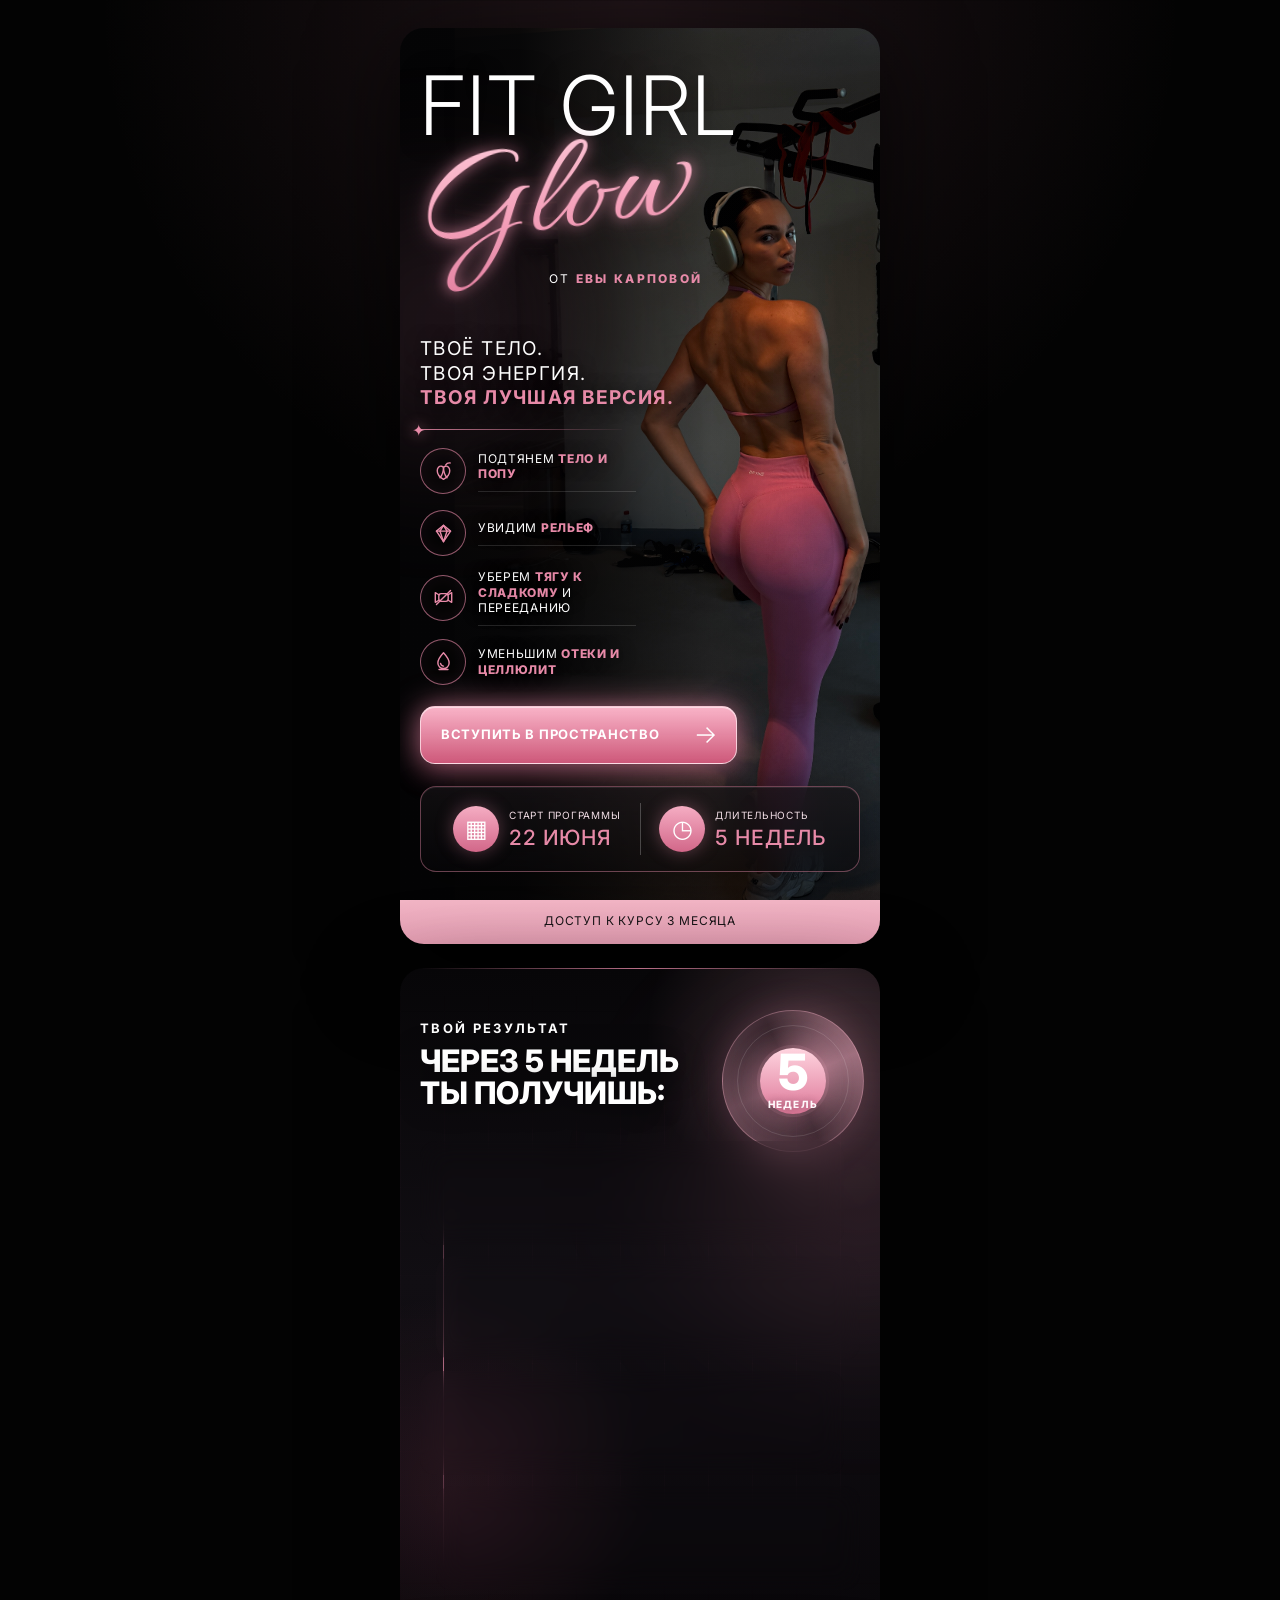
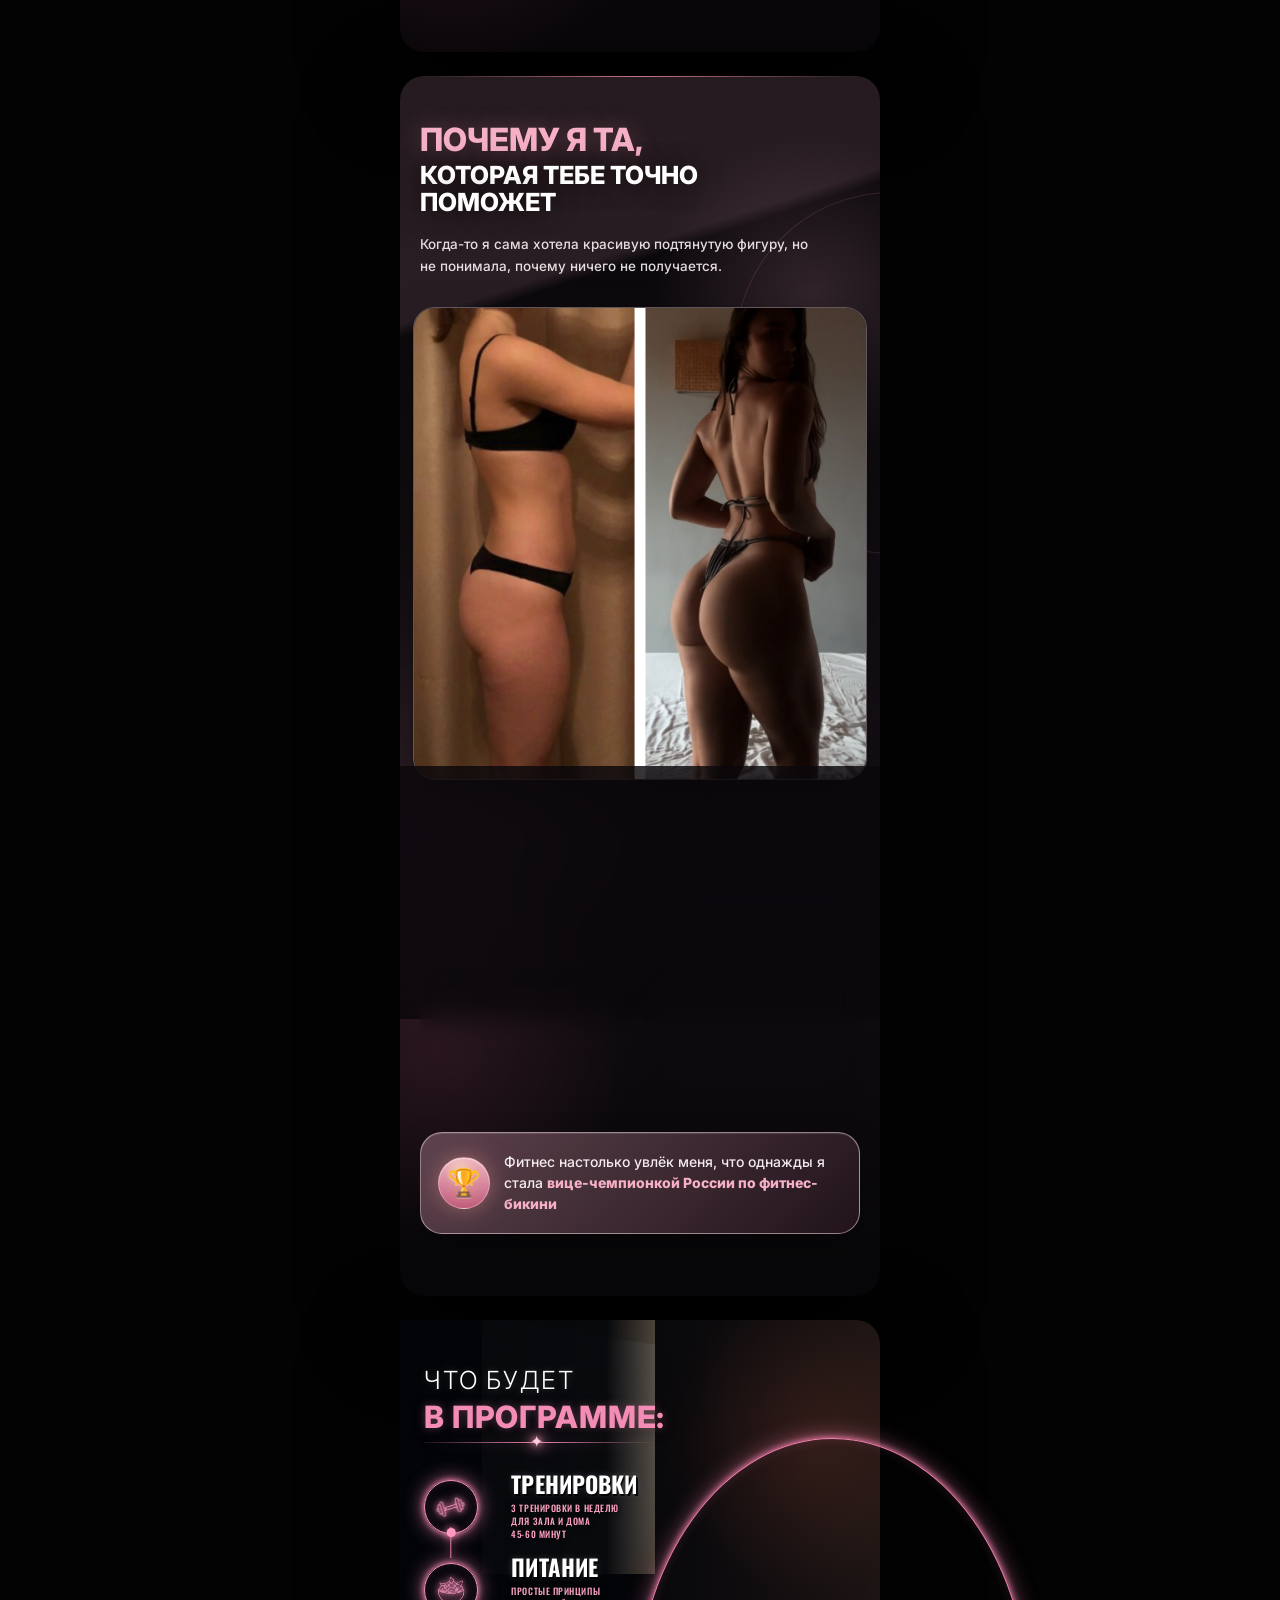
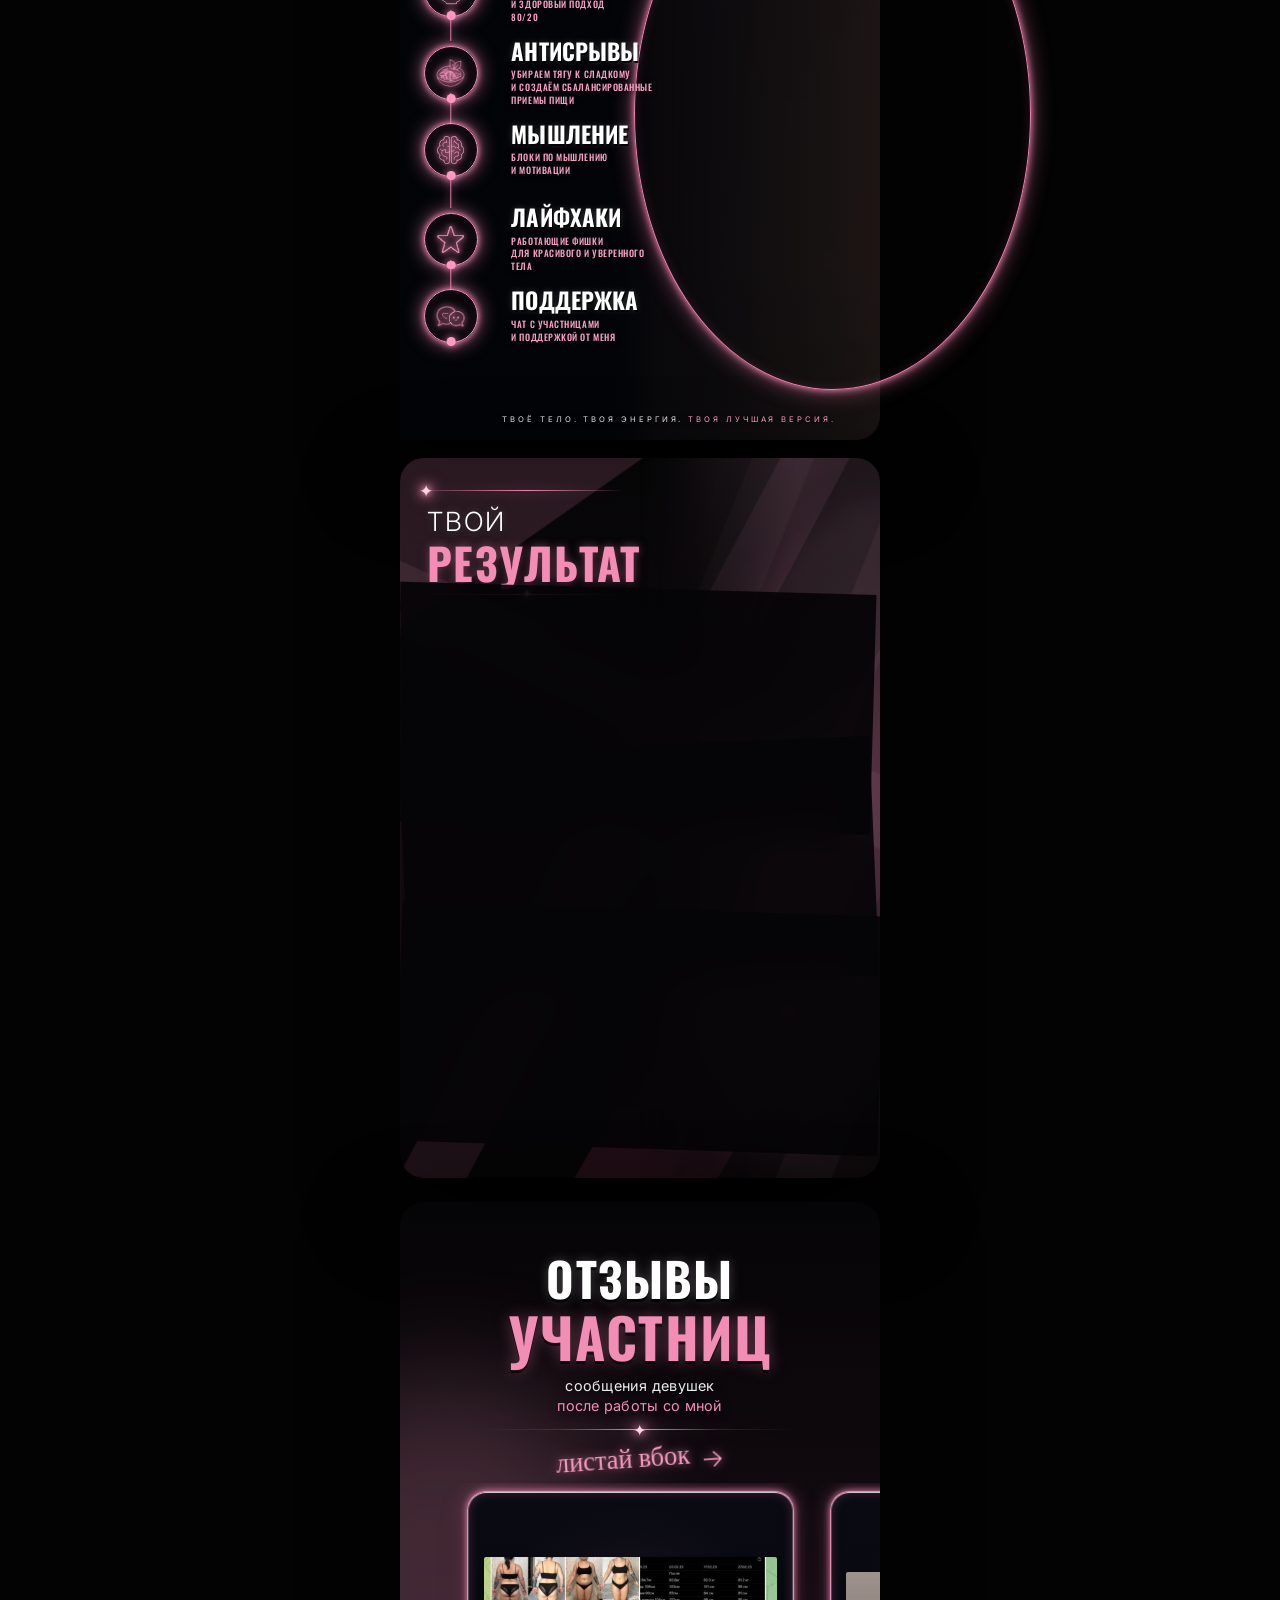
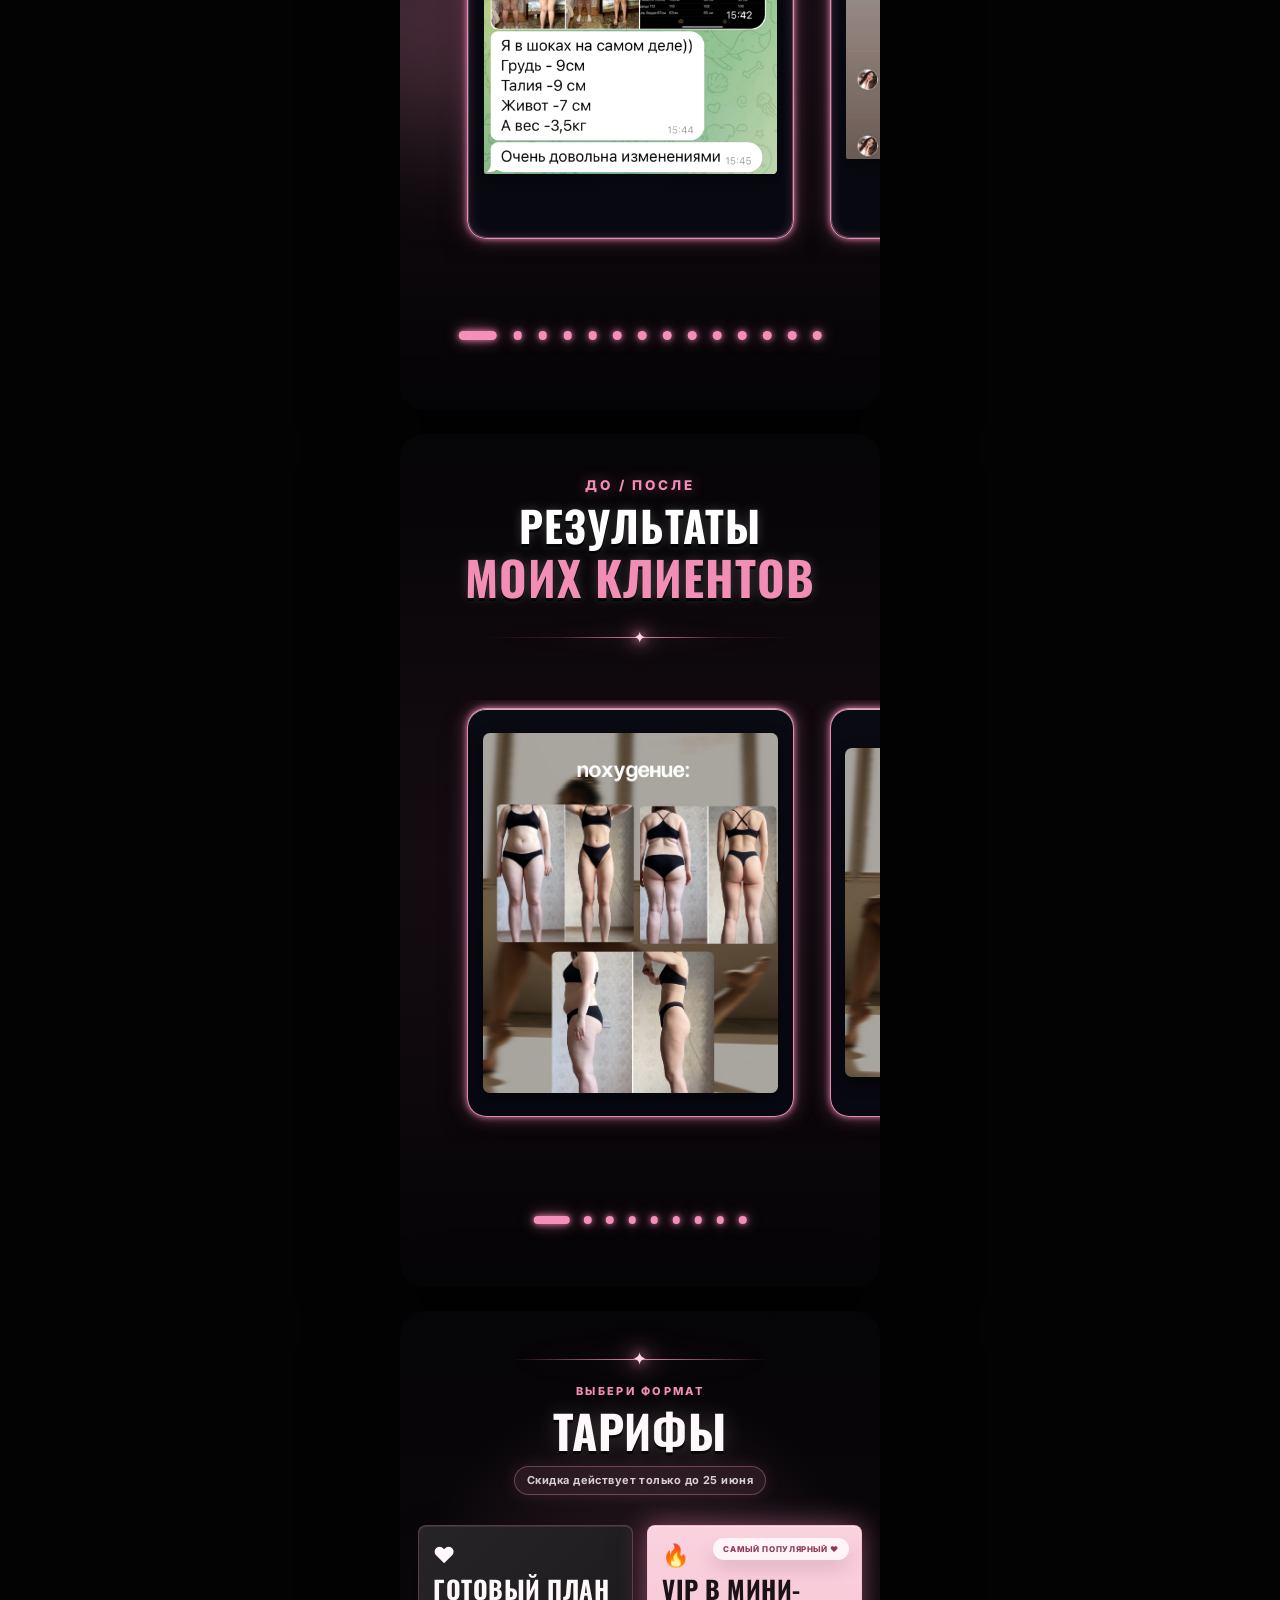
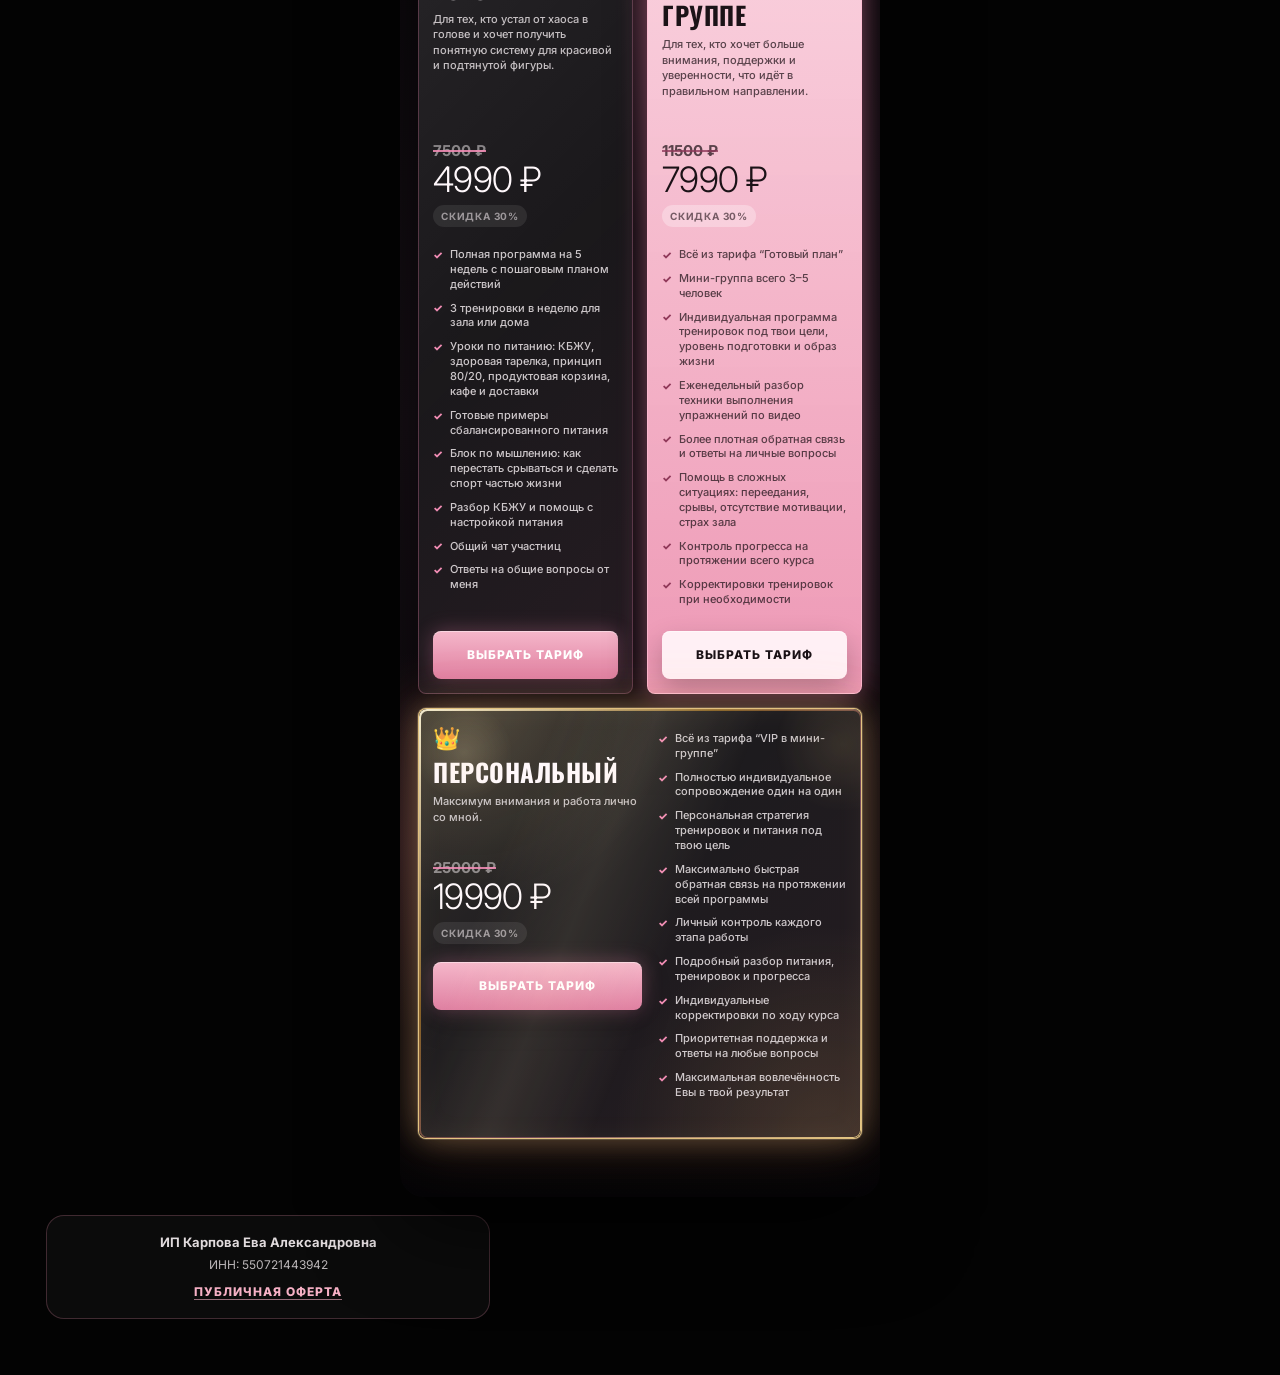
==== index.html @ 9daa8ee9 "Open offer PDF directly" ====
<!doctype html>
<html lang="ru">
  <head>
    <meta charset="UTF-8" />
    <meta name="viewport" content="width=device-width, initial-scale=1.0" />
    <title>Fit Girl Glow - Ева Карпова</title>
    <meta
      name="description"
      content="Fit Girl Glow от Евы Карповой - новая фитнес-программа. Старт 22 июня, длительность 5 недель."
    />
    <link rel="preconnect" href="https://fonts.googleapis.com" />
    <link rel="preconnect" href="https://fonts.gstatic.com" crossorigin />
    <link
      href="https://fonts.googleapis.com/css2?family=Inter:wght@300;400;500;600;700;800&family=Oswald:wght@400;500;600;700&display=swap"
      rel="stylesheet"
    />
    <link rel="stylesheet" href="styles.css" />
  </head>
  <body>
    <main class="page-shell">
      <section class="hero" aria-label="Fit Girl Glow">
        <img class="hero__image" src="assets/images/eva-hero-original.jpg" alt="Ева Карпова" />
        <div class="hero__veil" aria-hidden="true"></div>
        <div class="hero__arch" aria-hidden="true"></div>
        <div class="hero__glow" aria-hidden="true"></div>

        <div class="hero__content">
          <header class="brand">
            <h1>
              <span class="brand__fit">Fit Girl</span>
              <span class="brand__glow" data-text="Glow">Glow</span>
            </h1>
            <p>от <strong>Евы Карповой</strong></p>
          </header>

          <p class="tagline">
            ТВОЁ ТЕЛО.<br />
            ТВОЯ ЭНЕРГИЯ.<br />
            <span>ТВОЯ ЛУЧШАЯ ВЕРСИЯ.</span>
          </p>

          <div class="divider" aria-hidden="true"><span>✦</span></div>

          <ul class="benefits" aria-label="Пункты программы">
            <li>
              <span class="benefits__icon" aria-hidden="true">
                <svg viewBox="0 0 32 32" focusable="false">
                  <path d="M16 26c-4.8-2.6-8-6.7-8-11 0-3.6 2.5-6.2 5.4-5.8 1.2.2 2.1.9 2.6 1.8.5-.9 1.4-1.6 2.6-1.8 2.9-.4 5.4 2.2 5.4 5.8 0 4.3-3.2 8.4-8 11Z" />
                  <path d="M16 11c0 4.8-1.5 9.7-4.5 13.1" />
                  <path d="M16 11c0 4.8 1.5 9.7 4.5 13.1" />
                  <path d="M18.7 7.7c1.4-2.1 3.4-3 5.8-2.6" />
                </svg>
              </span>
              <p>Подтянем <strong>тело и попу</strong></p>
            </li>
            <li>
              <span class="benefits__icon" aria-hidden="true">
                <svg viewBox="0 0 32 32" focusable="false">
                  <path d="M16 5.5 25 13 16 26.5 7 13 16 5.5Z" />
                  <path d="M7 13h18" />
                  <path d="M11.5 13 16 5.5 20.5 13" />
                  <path d="M11.5 13 16 26.5 20.5 13" />
                </svg>
              </span>
              <p>Увидим <strong>рельеф</strong></p>
            </li>
            <li>
              <span class="benefits__icon" aria-hidden="true">
                <svg viewBox="0 0 32 32" focusable="false">
                  <path d="M10 12.5 5.5 9.8v12.4L10 19.5" />
                  <path d="M22 12.5 26.5 9.8v12.4L22 19.5" />
                  <rect x="10" y="11" width="12" height="10" rx="3" />
                  <path d="M7 25 25 7" />
                </svg>
              </span>
              <p>Уберем <strong>тягу к сладкому</strong> и перееданию</p>
            </li>
            <li>
              <span class="benefits__icon" aria-hidden="true">
                <svg viewBox="0 0 32 32" focusable="false">
                  <path d="M16 4.8c4.8 5.2 7.2 9.1 7.2 13a7.2 7.2 0 0 1-14.4 0c0-3.9 2.4-7.8 7.2-13Z" />
                  <path d="M12.2 18.5c.4 2 1.7 3.2 3.8 3.4" />
                  <path d="M10.3 26.3h11.4" />
                </svg>
              </span>
              <p>Уменьшим <strong>отеки и целлюлит</strong></p>
            </li>
          </ul>

          <a class="cta" href="#tariffs">
            <span>ВСТУПИТЬ В ПРОСТРАНСТВО</span>
            <span class="cta__arrow" aria-hidden="true">→</span>
          </a>

          <div class="program-card" aria-label="Детали программы">
            <div class="program-card__item">
              <span class="program-card__icon" aria-hidden="true">▦</span>
              <div>
                <p>Старт программы</p>
                <strong>22 июня</strong>
              </div>
            </div>
            <div class="program-card__separator" aria-hidden="true"></div>
            <div class="program-card__item">
              <span class="program-card__icon" aria-hidden="true">◷</span>
              <div>
                <p>Длительность</p>
                <strong>5 недель</strong>
              </div>
            </div>
          </div>
        </div>

        <div class="topic-line" aria-label="Доступ к курсу">
          <span>Доступ к курсу 3 месяца</span>
        </div>
      </section>

      <section class="results" aria-labelledby="results-title">
        <div class="results__halo" aria-hidden="true"></div>
        <div class="results__ring" aria-hidden="true">
          <span>5</span>
          <b>недель</b>
        </div>
        <div class="results__header">
          <p class="results__kicker">Твой результат</p>
          <h2 id="results-title">
            Через 5 недель ты получишь:
          </h2>
        </div>

        <ul class="results__list" aria-label="Результаты через 5 недель">
          <li>
            <span class="results__number" aria-hidden="true">01</span>
            <span class="results__icon" aria-hidden="true">
              <svg viewBox="0 0 32 32" focusable="false">
                <path d="M16 5.5c4.7 5 7 8.7 7 12.3a7 7 0 0 1-14 0c0-3.6 2.3-7.3 7-12.3Z" />
                <path d="M12.2 18.5c.5 2 1.8 3.1 3.8 3.3" />
                <path d="M9.5 26h13" />
              </svg>
            </span>
            <div>
              <p>Первые заметные изменения в теле: меньше отёков, больше лёгкости и подтянутый силуэт;</p>
            </div>
          </li>
          <li>
            <span class="results__number" aria-hidden="true">02</span>
            <span class="results__icon" aria-hidden="true">
              <svg viewBox="0 0 32 32" focusable="false">
                <path d="M8 10.5h16" />
                <path d="M10 16h12" />
                <path d="M12 21.5h8" />
                <path d="M6.5 6.5h19v19h-19z" />
              </svg>
            </span>
            <div>
              <p>Понятную систему питания без жёстких ограничений, срывов и постоянного чувства вины;</p>
            </div>
          </li>
          <li>
            <span class="results__number" aria-hidden="true">03</span>
            <span class="results__icon" aria-hidden="true">
              <svg viewBox="0 0 32 32" focusable="false">
                <path d="M7 20v-8" />
                <path d="M25 20v-8" />
                <path d="M10 17h12" />
                <path d="M10 12v10" />
                <path d="M22 12v10" />
                <path d="M5 16h2" />
                <path d="M25 16h2" />
              </svg>
            </span>
            <div>
              <p>Регулярные тренировки, которые легко вписать в свой график и образ жизни;</p>
            </div>
          </li>
          <li>
            <span class="results__number" aria-hidden="true">04</span>
            <span class="results__icon" aria-hidden="true">
              <svg viewBox="0 0 32 32" focusable="false">
                <path d="M8 17.5 13 22 24 10" />
                <path d="M7 8.5h10" />
                <path d="M7 13h7" />
                <path d="M7 25h18" />
              </svg>
            </span>
            <div>
              <p>Привычки, которые помогают сохранять результат, а не начинать всё заново каждый понедельник</p>
            </div>
          </li>
        </ul>
      </section>

      <section class="about" aria-labelledby="about-title">
        <div class="about__shine" aria-hidden="true"></div>

        <div class="about__intro">
          <h2 id="about-title">
            <span>Почему я та,</span>
            <strong>которая тебе точно поможет</strong>
          </h2>
          <p>
            Когда-то я сама хотела красивую подтянутую фигуру, но не понимала,
            почему ничего не получается.
          </p>
        </div>

        <figure class="about__photo">
          <img src="assets/images/eva-transformation.png" alt="Трансформация Евы Карповой" />
        </figure>

        <div class="about__story" aria-label="История Евы">
          <div class="about__statement about__statement--wide">
            <span>Сейчас</span>
            <p>
              Уже более 5 лет я помогаю девушкам убрать рыхлость, сделать ягодицы более округлыми
              и наконец перестать жить в режиме «начну с понедельника».
            </p>
          </div>

          <div class="about__duo">
            <div class="about__statement">
              <span>Без</span>
              <p>
                голодовок, жёстких диет и бесконечных часов кардио.
              </p>
            </div>
            <div class="about__statement about__statement--dark">
              <span>Важно</span>
              <p>
                не просто получить результат, а понять, как сохранить его в обычной жизни.
              </p>
            </div>
          </div>

          <div class="about__achievement">
            <span class="about__award" aria-hidden="true">
              🏆
            </span>
            <p>
              Фитнес настолько увлёк меня, что однажды я стала
              <strong>вице-чемпионкой России по фитнес-бикини</strong>
            </p>
          </div>
        </div>
      </section>

      <section class="program-showcase" aria-labelledby="program-showcase-title">
        <div class="program-showcase__starline" aria-hidden="true"><span>✦</span></div>
        <div class="program-showcase__photo" aria-hidden="true"></div>
        <div class="program-showcase__orb" aria-hidden="true"></div>

        <div class="program-showcase__header">
          <h2 id="program-showcase-title">
            <span>Что будет</span>
            <strong>в программе:</strong>
          </h2>
        </div>

        <ul class="program-showcase__list" aria-label="Что будет в программе">
          <li class="program-showcase__item">
            <span class="program-showcase__icon" aria-hidden="true">
              <img src="assets/images/program-icons/training.png" alt="" />
            </span>
            <div>
              <h3>Тренировки</h3>
              <p>3 тренировки в неделю<br />для зала и дома<br />45-60 минут</p>
            </div>
          </li>

          <li class="program-showcase__item">
            <span class="program-showcase__icon" aria-hidden="true">
              <img src="assets/images/program-icons/nutrition.png" alt="" />
            </span>
            <div>
              <h3>Питание</h3>
              <p>Простые принципы<br />и здоровый подход<br />80/20</p>
            </div>
          </li>

          <li class="program-showcase__item">
            <span class="program-showcase__icon" aria-hidden="true">
              <img src="assets/images/program-icons/anti.png" alt="" />
            </span>
            <div>
              <h3>Антисрывы</h3>
              <p>Убираем тягу к сладкому<br />и создаём сбалансированные<br />приемы пищи</p>
            </div>
          </li>

          <li class="program-showcase__item">
            <span class="program-showcase__icon" aria-hidden="true">
              <img src="assets/images/program-icons/mind.png" alt="" />
            </span>
            <div>
              <h3>Мышление</h3>
              <p>Блоки по мышлению<br />и мотивации</p>
            </div>
          </li>

          <li class="program-showcase__item">
            <span class="program-showcase__icon" aria-hidden="true">
              <img src="assets/images/program-icons/lifehacks.png" alt="" />
            </span>
            <div>
              <h3>Лайфхаки</h3>
              <p>Работающие фишки<br />для красивого и уверенного тела</p>
            </div>
          </li>

          <li class="program-showcase__item">
            <span class="program-showcase__icon" aria-hidden="true">
              <img src="assets/images/program-icons/support.png" alt="" />
            </span>
            <div>
              <h3>Поддержка</h3>
              <p>Чат с участницами<br />и поддержкой от меня</p>
            </div>
          </li>
        </ul>

        <div class="program-showcase__bottom-line" aria-hidden="true"><span>✦</span></div>
        <p class="program-showcase__motto">
          Твоё тело. Твоя энергия. <span>Твоя лучшая версия.</span>
        </p>
      </section>

      <section class="outcome" aria-labelledby="outcome-title">
        <div class="outcome__photo" aria-hidden="true"></div>
        <div class="outcome__orb" aria-hidden="true"></div>
        <div class="outcome__top-line" aria-hidden="true"><span>✦</span></div>
        <div class="outcome__mid-line" aria-hidden="true"><span>✦</span></div>

        <div class="outcome__header">
          <h2 id="outcome-title">
            <span>Твой</span>
            <strong>результат</strong>
          </h2>
        </div>

        <div class="outcome__stack" aria-label="Итоги программы">
          <article class="outcome__note outcome__note--body">
            <span class="outcome__number" aria-hidden="true">1</span>
            <div class="outcome__copy">
              <span class="outcome__spark" aria-hidden="true">✦</span>
              <h3>Рельеф <span>в зеркале</span></h3>
              <p>Не просто минус килограммы. <strong>Ты начинаешь видеть подтянутое тело и очертания мышц.</strong></p>
            </div>
          </article>

          <article class="outcome__note outcome__note--life">
            <span class="outcome__number" aria-hidden="true">2</span>
            <div class="outcome__copy">
              <span class="outcome__spark" aria-hidden="true">✦</span>
              <h3>Тренировки = <span>лайфстайл</span></h3>
              <p>Без насилия над собой. <strong>Движение становится частью жизни, а не очередным наказанием.</strong></p>
            </div>
          </article>

          <article class="outcome__note outcome__note--forever">
            <span class="outcome__number" aria-hidden="true">3</span>
            <div class="outcome__copy">
              <span class="outcome__spark" aria-hidden="true">✦</span>
              <h3>Результат <span>остаётся</span></h3>
              <p>Ты понимаешь как удерживать форму. <strong>Без постоянных откатов и начала «с понедельника».</strong></p>
            </div>
          </article>
        </div>
      </section>

      <section class="reviews" aria-labelledby="reviews-title">
        <div class="reviews__halo" aria-hidden="true"></div>
        <div class="reviews__line reviews__line--top" aria-hidden="true"><span>✦</span></div>

        <div class="reviews__header">
          <h2 id="reviews-title">
            <span>Отзывы</span>
            <strong>участниц</strong>
          </h2>
          <p class="reviews__subtitle">
            сообщения девушек <span>после работы со мной</span>
          </p>
        </div>

        <div class="reviews__hint" aria-hidden="true">
          <span>листай вбок</span>
          <b>→</b>
        </div>

        <div class="reviews__wall" aria-label="Отзывы участниц">
          <figure class="reviews__card reviews__card--active reviews__card--image">
            <img src="assets/images/reviews/live-review-13.png" alt="Отзыв ученицы Евы о замерах и изменениях тела" loading="eager" />
          </figure>

          <figure class="reviews__card reviews__card--image">
            <img src="assets/images/reviews/live-review-08.png" alt="Отзыв ученицы Евы о результате спустя месяц" loading="eager" />
          </figure>

          <figure class="reviews__card reviews__card--image">
            <img src="assets/images/reviews/live-review-07.png" alt="Отзыв ученицы Евы о марафоне, питании и тренировках" loading="eager" />
          </figure>

          <figure class="reviews__card reviews__card--image">
            <img src="assets/images/reviews/live-review-01.png" alt="Отзыв ученицы Евы о питании без чувства вины" loading="eager" />
          </figure>

          <figure class="reviews__card reviews__card--image">
            <img src="assets/images/reviews/live-review-02.png" alt="Отзыв ученицы Евы об изменении качества тела" loading="eager" />
          </figure>

          <figure class="reviews__card reviews__card--image">
            <img src="assets/images/reviews/live-review-03.png" alt="Отзыв ученицы Евы о доверии, питании и тренировках" loading="eager" />
          </figure>

          <figure class="reviews__card reviews__card--image">
            <img src="assets/images/reviews/live-review-04.png" alt="Отзыв ученицы Евы о принятии себя в отражении" loading="eager" />
          </figure>

          <figure class="reviews__card reviews__card--image">
            <img src="assets/images/reviews/live-review-05.png" alt="Отзыв ученицы Евы о снижении веса за четыре дня" loading="eager" />
          </figure>

          <figure class="reviews__card reviews__card--image">
            <img src="assets/images/reviews/live-review-06.png" alt="Отзыв ученицы Евы об изменении качества кожи" loading="eager" />
          </figure>

          <figure class="reviews__card reviews__card--image">
            <img src="assets/images/reviews/live-review-09.png" alt="Отзыв ученицы Евы о результатах в сантиметрах" loading="eager" />
          </figure>

          <figure class="reviews__card reviews__card--image">
            <img src="assets/images/reviews/live-review-10.png" alt="Отзыв ученицы Евы о питании без диет и хорошем самочувствии" loading="eager" />
          </figure>

          <figure class="reviews__card reviews__card--image">
            <img src="assets/images/reviews/live-review-11.png" alt="Отзыв ученицы Евы с фото результата" loading="eager" />
          </figure>

          <figure class="reviews__card reviews__card--image">
            <img src="assets/images/reviews/live-review-12.png" alt="Отзыв ученицы Евы о прогрессе в тренировках" loading="eager" />
          </figure>

          <figure class="reviews__card reviews__card--image">
            <img src="assets/images/reviews/live-review-14.png" alt="Отзыв ученицы Евы о том, что получилось застегнуть топ" loading="eager" />
          </figure>
        </div>

        <div class="reviews__dots" aria-hidden="true">
          <span class="reviews__dot reviews__dot--active"></span>
          <span class="reviews__dot"></span>
          <span class="reviews__dot"></span>
          <span class="reviews__dot"></span>
          <span class="reviews__dot"></span>
          <span class="reviews__dot"></span>
          <span class="reviews__dot"></span>
          <span class="reviews__dot"></span>
          <span class="reviews__dot"></span>
          <span class="reviews__dot"></span>
          <span class="reviews__dot"></span>
          <span class="reviews__dot"></span>
          <span class="reviews__dot"></span>
          <span class="reviews__dot"></span>
        </div>

        <div class="reviews__line reviews__line--bottom" aria-hidden="true"><span>✦</span></div>
      </section>

      <section class="client-results" aria-labelledby="client-results-title">
        <div class="client-results__line" aria-hidden="true"><span>✦</span></div>

        <div class="client-results__header">
          <p class="client-results__kicker">До / после</p>
          <h2 id="client-results-title">
            <span>Результаты</span>
            <strong>моих клиентов</strong>
          </h2>
        </div>

        <div class="client-results__rail" aria-label="Результаты клиентов">
          <figure class="client-results__card client-results__card--active">
            <img src="assets/images/results/client-result-01.png" alt="Результат клиента: похудение, фото до и после" loading="eager" />
          </figure>

          <figure class="client-results__card">
            <img src="assets/images/results/client-result-02.png" alt="Результат клиента: изменение спины и силуэта" loading="eager" />
          </figure>

          <figure class="client-results__card">
            <img src="assets/images/results/client-result-03.png" alt="Результат клиента: минус восемь килограммов за четыре месяца" loading="eager" />
          </figure>

          <figure class="client-results__card">
            <img src="assets/images/results/client-result-04.png" alt="Результат клиента: изменения ягодиц и задней поверхности бедра" loading="eager" />
          </figure>

          <figure class="client-results__card">
            <img src="assets/images/results/client-result-05.png" alt="Результат клиента за один месяц" loading="eager" />
          </figure>

          <figure class="client-results__card">
            <img src="assets/images/results/client-result-06.png" alt="Результат клиента: общий прогресс в теле" loading="eager" />
          </figure>

          <figure class="client-results__card">
            <img src="assets/images/results/client-result-07.png" alt="Результат клиента: с 75 до 66 кг за два с половиной месяца" loading="eager" />
          </figure>

          <figure class="client-results__card">
            <img src="assets/images/results/client-result-08.png" alt="Результат клиента: набор мышечной массы, спина" loading="eager" />
          </figure>

          <figure class="client-results__card">
            <img src="assets/images/results/client-result-09.png" alt="Результат клиента: набор мышечной массы, силуэт и спина" loading="eager" />
          </figure>
        </div>

        <div class="client-results__dots" aria-hidden="true">
          <span class="client-results__dot client-results__dot--active"></span>
          <span class="client-results__dot"></span>
          <span class="client-results__dot"></span>
          <span class="client-results__dot"></span>
          <span class="client-results__dot"></span>
          <span class="client-results__dot"></span>
          <span class="client-results__dot"></span>
          <span class="client-results__dot"></span>
          <span class="client-results__dot"></span>
        </div>
      </section>

      <section class="tariffs" id="tariffs" aria-labelledby="tariffs-title">
        <div class="tariffs__line" aria-hidden="true"><span>✦</span></div>

        <div class="tariffs__header">
          <p class="tariffs__kicker">Выбери формат</p>
          <h2 id="tariffs-title">Тарифы</h2>
          <p class="tariffs__deadline">Скидка действует только до 25 июня</p>
        </div>

        <div class="tariffs__grid" aria-label="Тарифы программы">
          <article class="tariff-card">
            <div class="tariff-card__top">
              <span class="tariff-card__emoji" aria-hidden="true">❤️</span>
              <h3>Готовый план</h3>
              <p>Для тех, кто устал от хаоса в голове и хочет получить понятную систему для красивой и подтянутой фигуры.</p>
            </div>

            <div class="tariff-card__price">
              <span class="tariff-card__old-price">7500 ₽</span>
              <strong>4990 ₽</strong>
              <b>скидка 30%</b>
            </div>

            <ul class="tariff-card__list">
              <li>Полная программа на 5 недель с пошаговым планом действий</li>
              <li>3 тренировки в неделю для зала или дома</li>
              <li>Уроки по питанию: КБЖУ, здоровая тарелка, принцип 80/20, продуктовая корзина, кафе и доставки</li>
              <li>Готовые примеры сбалансированного питания</li>
              <li>Блок по мышлению: как перестать срываться и сделать спорт частью жизни</li>
              <li>Разбор КБЖУ и помощь с настройкой питания</li>
              <li>Общий чат участниц</li>
              <li>Ответы на общие вопросы от меня</li>
            </ul>

            <a class="tariff-card__button" href="https://t.me/fitgg_plan_bot" target="_blank" rel="noopener">Выбрать тариф</a>
          </article>

          <article class="tariff-card tariff-card--featured">
            <span class="tariff-card__badge">Самый популярный ❤️</span>
            <div class="tariff-card__top">
              <span class="tariff-card__emoji" aria-hidden="true">🔥</span>
              <h3>VIP в мини-группе</h3>
              <p>Для тех, кто хочет больше внимания, поддержки и уверенности, что идёт в правильном направлении.</p>
            </div>

            <div class="tariff-card__price">
              <span class="tariff-card__old-price">11500 ₽</span>
              <strong>7990 ₽</strong>
              <b>скидка 30%</b>
            </div>

            <ul class="tariff-card__list">
              <li>Всё из тарифа “Готовый план”</li>
              <li>Мини-группа всего 3–5 человек</li>
              <li>Индивидуальная программа тренировок под твои цели, уровень подготовки и образ жизни</li>
              <li>Еженедельный разбор техники выполнения упражнений по видео</li>
              <li>Более плотная обратная связь и ответы на личные вопросы</li>
              <li>Помощь в сложных ситуациях: переедания, срывы, отсутствие мотивации, страх зала</li>
              <li>Контроль прогресса на протяжении всего курса</li>
              <li>Корректировки тренировок при необходимости</li>
            </ul>

            <a class="tariff-card__button" href="https://t.me/fitgg_mgroup_bot" target="_blank" rel="noopener">Выбрать тариф</a>
          </article>

          <article class="tariff-card tariff-card--wide">
            <div class="tariff-card__top">
              <span class="tariff-card__emoji" aria-hidden="true">👑</span>
              <h3>Персональный</h3>
              <p>Максимум внимания и работа лично со мной.</p>
            </div>

            <div class="tariff-card__price">
              <span class="tariff-card__old-price">25000 ₽</span>
              <strong>19990 ₽</strong>
              <b>скидка 30%</b>
            </div>

            <ul class="tariff-card__list tariff-card__list--columns">
              <li>Всё из тарифа “VIP в мини-группе”</li>
              <li>Полностью индивидуальное сопровождение один на один</li>
              <li>Персональная стратегия тренировок и питания под твою цель</li>
              <li>Максимально быстрая обратная связь на протяжении всей программы</li>
              <li>Личный контроль каждого этапа работы</li>
              <li>Подробный разбор питания, тренировок и прогресса</li>
              <li>Индивидуальные корректировки по ходу курса</li>
              <li>Приоритетная поддержка и ответы на любые вопросы</li>
              <li>Максимальная вовлечённость Евы в твой результат</li>
            </ul>

            <a class="tariff-card__button" href="https://t.me/fitgg_personal_bot" target="_blank" rel="noopener">Выбрать тариф</a>
          </article>
        </div>
      </section>
    </main>

    <footer class="site-footer" aria-label="Юридическая информация">
      <div class="site-footer__inner">
        <p class="site-footer__name">ИП Карпова Ева Александровна</p>
        <p class="site-footer__tax">ИНН: 550721443942</p>
        <a class="site-footer__link" href="assets/docs/public-offer-eva-karpova.pdf" target="_blank" rel="noopener">Публичная оферта</a>
      </div>
    </footer>

    <div class="review-lightbox" aria-hidden="true" role="dialog" aria-label="Увеличенный отзыв">
      <button class="review-lightbox__close" type="button" aria-label="Закрыть отзыв">×</button>
      <img class="review-lightbox__image" src="" alt="" />
    </div>

    <script>
      (() => {
        const lightbox = document.querySelector(".review-lightbox");
        const lightboxImage = document.querySelector(".review-lightbox__image");
        const closeButton = document.querySelector(".review-lightbox__close");
        const reviewImages = document.querySelectorAll(".reviews__card--image img, .client-results__card img");

        if (!lightbox || !lightboxImage || !closeButton || reviewImages.length === 0) {
          return;
        }

        const closeLightbox = () => {
          lightbox.classList.remove("review-lightbox--open");
          lightbox.setAttribute("aria-hidden", "true");
          document.body.classList.remove("is-review-lightbox-open");
          lightboxImage.removeAttribute("src");
          lightboxImage.alt = "";
        };

        reviewImages.forEach((image) => {
          image.addEventListener("click", () => {
            lightboxImage.src = image.currentSrc || image.src;
            lightboxImage.alt = image.alt;
            lightbox.classList.add("review-lightbox--open");
            lightbox.setAttribute("aria-hidden", "false");
            document.body.classList.add("is-review-lightbox-open");
            closeButton.focus();
          });
        });

        closeButton.addEventListener("click", closeLightbox);

        lightbox.addEventListener("click", (event) => {
          if (event.target === lightbox) {
            closeLightbox();
          }
        });

        document.addEventListener("keydown", (event) => {
          if (event.key === "Escape" && lightbox.classList.contains("review-lightbox--open")) {
            closeLightbox();
          }
        });
      })();
    </script>
  </body>
</html>
---- styles.css ----
:root {
  --bg: #050406;
  --panel: #121014;
  --text: #fff8fb;
  --muted: #f1dde5;
  --pink: #e78aa8;
  --pink-light: #f6b0c5;
  --pink-deep: #bc5577;
  --line: rgba(231, 138, 168, 0.44);
  --glass: rgba(15, 13, 17, 0.62);
  --shadow: rgba(0, 0, 0, 0.55);
}

@font-face {
  font-family: "Eva Glow Script";
  src: url("assets/fonts/allura.ttf") format("truetype");
  font-display: block;
  font-style: normal;
  font-weight: 400;
}

* {
  box-sizing: border-box;
}

html {
  background: var(--bg);
  scroll-behavior: smooth;
}

body {
  margin: 0;
  min-height: 100vh;
  background:
    radial-gradient(circle at 50% 0%, rgba(231, 138, 168, 0.12), transparent 34rem),
    #030303;
  color: var(--text);
  font-family: Inter, Arial, sans-serif;
}

.page-shell {
  min-height: 100vh;
  display: flex;
  flex-direction: column;
  align-items: center;
  justify-content: flex-start;
  background: transparent;
}

.hero {
  position: relative;
  width: 100%;
  max-width: 480px;
  min-height: 100svh;
  overflow: hidden;
  isolation: isolate;
  background: #070608;
}

.hero__image {
  position: absolute;
  top: 0;
  right: auto;
  bottom: 0;
  left: 12%;
  z-index: -5;
  width: 140%;
  height: 100%;
  object-fit: cover;
  object-position: left top;
  filter: brightness(0.98) contrast(1.08) saturate(1.06);
  transform: scale(1.01);
}

.hero__veil {
  position: absolute;
  inset: 0;
  z-index: -4;
  background:
    linear-gradient(90deg, rgba(4, 4, 5, 0.99) 0%, rgba(4, 4, 5, 0.94) 25%, rgba(4, 4, 5, 0.68) 42%, rgba(4, 4, 5, 0.18) 65%, rgba(4, 4, 5, 0.02) 100%),
    linear-gradient(0deg, rgba(5, 4, 6, 0.82) 0%, rgba(5, 4, 6, 0.3) 19%, rgba(5, 4, 6, 0.02) 55%, rgba(5, 4, 6, 0.22) 100%),
    radial-gradient(circle at 22% 9%, rgba(255, 211, 224, 0.08), transparent 12rem);
}

.hero__arch {
  display: none;
}

.hero__glow {
  position: absolute;
  z-index: -2;
  left: -90px;
  top: 18%;
  width: 260px;
  height: 260px;
  border-radius: 50%;
  background: rgba(231, 138, 168, 0.12);
  filter: blur(70px);
}

.hero__content {
  position: relative;
  z-index: 2;
  min-height: calc(100svh - 44px);
  padding: 30px 20px 72px;
  display: flex;
  flex-direction: column;
  align-items: flex-start;
}

.eyebrow {
  width: min(68%, 300px);
  margin: 0;
  display: flex;
  align-items: center;
  gap: 10px;
  color: #ffffff;
  font-size: 11px;
  line-height: 1;
  letter-spacing: 0.22em;
  text-transform: uppercase;
  white-space: nowrap;
}

.eyebrow i {
  flex: 1;
  height: 1px;
  background: linear-gradient(90deg, rgba(231, 138, 168, 0.85), rgba(231, 138, 168, 0.05));
}

.eyebrow b {
  color: var(--pink);
  font-size: 17px;
  font-weight: 500;
  text-shadow: 0 0 18px rgba(231, 138, 168, 0.86);
}

.brand {
  width: min(86%, 390px);
  margin-top: 14px;
}

h1 {
  position: relative;
  margin: 0;
  overflow: visible;
  color: #ffffff;
  font-size: clamp(60px, 16.5vw, 82px);
  font-weight: 300;
  letter-spacing: 0.025em;
  line-height: 0.82;
  text-transform: uppercase;
  text-shadow: 0 3px 24px rgba(0, 0, 0, 0.5);
}

.brand__fit {
  display: block;
  white-space: nowrap;
}

.brand__glow {
  position: relative;
  display: block;
  width: max-content;
  margin-top: -4px;
  padding: 16px 64px 24px 12px;
  margin-left: -14px;
  color: var(--pink-light);
  background: linear-gradient(180deg, #ffd3df 0%, #f4a1ba 54%, #de799a 100%);
  -webkit-background-clip: text;
  background-clip: text;
  font-family: "Eva Glow Script", cursive;
  font-size: clamp(108px, 29vw, 140px);
  font-weight: 400;
  line-height: 1;
  letter-spacing: 0;
  text-transform: none;
  transform: rotate(-7deg) skewX(-6deg);
  transform-origin: left center;
  -webkit-text-fill-color: transparent;
  filter: drop-shadow(0 0 6px rgba(231, 138, 168, 0.46));
  text-shadow: none;
}

.brand__glow::before {
  position: absolute;
  inset: 0;
  z-index: -1;
  box-sizing: border-box;
  padding: inherit;
  content: attr(data-text);
  color: rgba(244, 158, 185, 0.46);
  -webkit-text-fill-color: rgba(244, 158, 185, 0.46);
  filter: blur(8px);
  opacity: 0.62;
  text-shadow:
    0 0 18px rgba(231, 138, 168, 0.36);
}

.brand p {
  margin: -12px 0 0 32%;
  color: #ffffff;
  font-size: 12px;
  line-height: 1;
  letter-spacing: 0.19em;
  text-transform: uppercase;
  transform: translate(8px, -30px);
  white-space: nowrap;
}

.brand strong {
  color: var(--pink);
  font-weight: 800;
}

.tagline {
  margin: 22px 0 0;
  color: #ffffff;
  font-size: 19px;
  line-height: 1.28;
  letter-spacing: 0.075em;
  text-transform: uppercase;
  text-shadow: 0 2px 18px rgba(0, 0, 0, 0.84);
}

.tagline span {
  color: var(--pink);
  font-weight: 700;
}

.divider {
  position: relative;
  width: 46%;
  height: 1px;
  margin: 19px 0 15px;
  display: flex;
  align-items: center;
  background: linear-gradient(90deg, rgba(231, 138, 168, 0.85), rgba(231, 138, 168, 0.04));
}

.divider span {
  position: absolute;
  left: -8px;
  top: 50%;
  transform: translateY(-50%);
  color: var(--pink);
  line-height: 1;
  text-shadow: 0 0 14px rgba(231, 138, 168, 0.85);
}

.benefits {
  width: 49%;
  margin: 0;
  padding: 0;
  display: grid;
  gap: 10px;
  list-style: none;
}

.benefits li {
  min-height: 52px;
  display: grid;
  grid-template-columns: 48px 1fr;
  align-items: center;
  gap: 10px;
}

.benefits li:not(:last-child) p {
  padding-bottom: 9px;
  border-bottom: 1px solid rgba(255, 255, 255, 0.13);
}

.benefits__icon {
  width: 46px;
  height: 46px;
  display: grid;
  place-items: center;
  border: 1px solid rgba(231, 138, 168, 0.64);
  border-radius: 50%;
  background: rgba(6, 5, 7, 0.24);
  color: var(--pink);
  font-size: 21px;
  line-height: 1;
  box-shadow: inset 0 0 18px rgba(231, 138, 168, 0.06);
}

.benefits__icon svg {
  width: 25px;
  height: 25px;
  fill: none;
  stroke: currentColor;
  stroke-width: 1.8;
  stroke-linecap: round;
  stroke-linejoin: round;
}

.benefits p {
  margin: 0;
  color: #ffffff;
  font-size: 12px;
  line-height: 1.3;
  letter-spacing: 0.058em;
  text-transform: uppercase;
  text-shadow: 0 2px 16px rgba(0, 0, 0, 0.86);
}

.benefits strong {
  color: var(--pink);
  font-weight: 800;
}

.cta {
  width: min(72%, 330px);
  min-height: 58px;
  margin-top: 18px;
  padding: 0 18px 0 20px;
  display: flex;
  align-items: center;
  justify-content: space-between;
  gap: 14px;
  border: 1px solid rgba(255, 231, 238, 0.78);
  border-radius: 15px;
  background:
    linear-gradient(180deg, rgba(250, 181, 201, 0.97), rgba(204, 86, 119, 0.95)),
    var(--pink);
  color: #ffffff;
  box-shadow:
    0 0 30px rgba(231, 138, 168, 0.68),
    0 12px 28px rgba(124, 46, 73, 0.32),
    inset 0 1px 0 rgba(255, 255, 255, 0.5);
  font-size: 13px;
  font-weight: 700;
  line-height: 1.18;
  letter-spacing: 0.055em;
  text-decoration: none;
  text-transform: uppercase;
  transition:
    transform 0.18s ease,
    box-shadow 0.18s ease,
    filter 0.18s ease;
}

.cta:hover {
  transform: translateY(-2px);
  filter: brightness(1.04);
  box-shadow:
    0 0 40px rgba(231, 138, 168, 0.84),
    0 16px 34px rgba(124, 46, 73, 0.4),
    inset 0 1px 0 rgba(255, 255, 255, 0.5);
}

.cta:active {
  transform: translateY(1px) scale(0.99);
  box-shadow:
    0 0 22px rgba(231, 138, 168, 0.66),
    0 8px 22px rgba(124, 46, 73, 0.34),
    inset 0 1px 0 rgba(255, 255, 255, 0.45);
}

.cta__arrow {
  flex: 0 0 auto;
  font-size: 25px;
  font-weight: 300;
}

.program-card {
  width: 100%;
  min-height: 86px;
  margin-top: 22px;
  padding: 13px;
  display: grid;
  grid-template-columns: 1fr 1px 1fr;
  align-items: center;
  border: 1px solid rgba(231, 138, 168, 0.42);
  border-radius: 16px;
  background: linear-gradient(180deg, rgba(22, 19, 22, 0.66), rgba(8, 7, 9, 0.55));
  box-shadow:
    0 16px 38px rgba(0, 0, 0, 0.38),
    inset 0 1px 0 rgba(255, 255, 255, 0.08);
  backdrop-filter: blur(16px);
}

.program-card__item {
  min-width: 0;
  display: flex;
  align-items: center;
  justify-content: center;
  gap: 10px;
}

.program-card__icon {
  flex: 0 0 46px;
  width: 46px;
  height: 46px;
  display: grid;
  place-items: center;
  border-radius: 50%;
  background: linear-gradient(180deg, #f5adc3, #d26789);
  color: #ffffff;
  font-size: 24px;
  box-shadow: 0 0 18px rgba(231, 138, 168, 0.36);
}

.program-card p {
  margin: 0;
  color: var(--muted);
  font-size: 10px;
  line-height: 1.18;
  letter-spacing: 0.075em;
  text-transform: uppercase;
}

.program-card strong {
  display: block;
  margin-top: 6px;
  color: var(--pink);
  font-size: 21px;
  font-weight: 500;
  line-height: 1;
  letter-spacing: 0.04em;
  text-transform: uppercase;
  white-space: nowrap;
}

.program-card__separator {
  width: 1px;
  height: 52px;
  background: rgba(255, 255, 255, 0.23);
}

.topic-line {
  position: absolute;
  z-index: 4;
  right: 0;
  bottom: 0;
  left: 0;
  min-height: 44px;
  padding: 13px 10px 14px;
  display: flex;
  align-items: center;
  justify-content: center;
  gap: 7px;
  overflow: hidden;
  background: linear-gradient(180deg, #f3b6c6, #e49db2);
  color: #171316;
  font-size: 12px;
  line-height: 1;
  letter-spacing: 0.07em;
  text-transform: uppercase;
  white-space: nowrap;
}

.topic-line b {
  color: #171316;
  font-size: 12px;
  font-weight: 600;
}

.results {
  position: relative;
  width: 100%;
  max-width: 480px;
  padding: 54px 20px 62px;
  overflow: hidden;
  isolation: isolate;
  background:
    radial-gradient(circle at 88% 10%, rgba(246, 176, 197, 0.2), transparent 11rem),
    radial-gradient(circle at 11% 76%, rgba(188, 85, 119, 0.14), transparent 12rem),
    linear-gradient(180deg, #070608 0%, #110e13 46%, #080609 100%);
}

.results::before {
  position: absolute;
  inset: 0;
  z-index: -3;
  content: "";
  background:
    linear-gradient(90deg, rgba(231, 138, 168, 0.08) 1px, transparent 1px),
    linear-gradient(0deg, rgba(231, 138, 168, 0.05) 1px, transparent 1px);
  background-size: 44px 44px;
  mask-image: linear-gradient(180deg, transparent, #000 18%, #000 76%, transparent);
  opacity: 0.24;
}

.results::after {
  position: absolute;
  top: 0;
  right: 20px;
  left: 20px;
  height: 1px;
  content: "";
  background: linear-gradient(90deg, transparent, rgba(231, 138, 168, 0.8), transparent);
}

.results__halo {
  position: absolute;
  z-index: -2;
  right: -120px;
  top: 76px;
  width: 280px;
  height: 280px;
  border-radius: 50%;
  background: rgba(231, 138, 168, 0.15);
  filter: blur(82px);
}

.results__ring {
  position: absolute;
  top: 42px;
  right: 16px;
  z-index: -1;
  width: 142px;
  height: 142px;
  display: grid;
  place-items: center;
  border: 1px solid rgba(246, 176, 197, 0.38);
  border-radius: 50%;
  background:
    radial-gradient(circle, rgba(246, 176, 197, 0.12) 0 36%, transparent 37%),
    conic-gradient(from -24deg, rgba(246, 176, 197, 0.04), rgba(246, 176, 197, 0.52), rgba(246, 176, 197, 0.05), rgba(246, 176, 197, 0.3), rgba(246, 176, 197, 0.04));
  box-shadow:
    0 0 34px rgba(231, 138, 168, 0.2),
    inset 0 0 22px rgba(231, 138, 168, 0.1);
}

.results__ring::before,
.results__ring::after {
  position: absolute;
  content: "";
  border-radius: 50%;
}

.results__ring::before {
  inset: 14px;
  border: 1px solid rgba(255, 255, 255, 0.12);
}

.results__ring::after {
  inset: 37px;
  background: linear-gradient(180deg, #ffd4df, #de7899);
  box-shadow: 0 0 28px rgba(231, 138, 168, 0.46);
}

.results__ring span,
.results__ring b {
  position: relative;
  z-index: 1;
  display: block;
  text-align: center;
}

.results__ring span {
  align-self: end;
  margin-top: 0;
  color: #ffffff;
  font-size: 50px;
  font-weight: 800;
  line-height: 0.8;
}

.results__ring b {
  align-self: start;
  margin-top: 7px;
  color: #fff8fb;
  font-size: 10px;
  font-weight: 800;
  line-height: 1;
  letter-spacing: 0.13em;
  text-transform: uppercase;
  text-shadow: 0 1px 10px rgba(0, 0, 0, 0.45);
}

.results__header {
  margin-top: 0;
  padding-right: 126px;
}

.results__kicker {
  margin: 0 0 10px;
  color: #ffffff;
  font-size: 13px;
  font-weight: 700;
  line-height: 1;
  letter-spacing: 0.18em;
  text-transform: uppercase;
}

.results h2 {
  max-width: 300px;
  margin: 0;
  color: #ffffff;
  font-size: 31px;
  font-weight: 800;
  line-height: 1.04;
  letter-spacing: 0;
  text-transform: uppercase;
  text-shadow: 0 2px 24px rgba(0, 0, 0, 0.62);
}

.results__list {
  position: relative;
  margin: 32px 0 0;
  padding: 0;
  display: grid;
  gap: 11px;
  list-style: none;
}

.results__list::before {
  position: absolute;
  top: 22px;
  bottom: 22px;
  left: 23px;
  width: 1px;
  content: "";
  background: linear-gradient(180deg, rgba(231, 138, 168, 0), rgba(231, 138, 168, 0.72), rgba(231, 138, 168, 0));
}

.results__list li {
  position: relative;
  min-height: 104px;
  padding: 16px 16px 16px 72px;
  display: grid;
  align-items: center;
  border: 1px solid rgba(231, 138, 168, 0.28);
  border-radius: 16px;
  background:
    linear-gradient(115deg, rgba(255, 255, 255, 0.075), rgba(255, 255, 255, 0.025) 46%, rgba(231, 138, 168, 0.075)),
    rgba(11, 9, 13, 0.76);
  box-shadow:
    0 16px 34px rgba(0, 0, 0, 0.24),
    inset 0 1px 0 rgba(255, 255, 255, 0.08);
  backdrop-filter: blur(14px);
}

.results__list li:nth-child(even) {
  margin-left: 16px;
}

.results__list li:nth-child(odd) {
  margin-right: 16px;
}

.results__number {
  position: absolute;
  top: 13px;
  right: 14px;
  color: rgba(246, 176, 197, 0.2);
  font-size: 24px;
  font-weight: 800;
  line-height: 1;
  letter-spacing: 0.04em;
}

.results__icon {
  position: absolute;
  left: 0;
  top: 50%;
  transform: translate(-3px, -50%);
  width: 50px;
  height: 50px;
  display: grid;
  place-items: center;
  border: 1px solid rgba(255, 231, 238, 0.58);
  border-radius: 50%;
  background: linear-gradient(180deg, #f8bdcf, #c65d7f);
  color: #ffffff;
  box-shadow:
    0 0 24px rgba(231, 138, 168, 0.38),
    inset 0 1px 0 rgba(255, 255, 255, 0.46);
}

.results__icon svg {
  width: 25px;
  height: 25px;
  fill: none;
  stroke: currentColor;
  stroke-width: 1.8;
  stroke-linecap: round;
  stroke-linejoin: round;
}

.results__list p {
  position: relative;
  z-index: 1;
  margin: 0;
  color: rgba(255, 248, 251, 0.94);
  font-size: 13px;
  font-weight: 500;
  line-height: 1.48;
  text-shadow: 0 2px 16px rgba(0, 0, 0, 0.5);
}

.program-showcase {
  position: relative;
  width: 100%;
  max-width: 480px;
  min-height: 820px;
  padding: 30px 34px 32px;
  overflow: hidden;
  isolation: isolate;
  background:
    radial-gradient(circle at 92% 20%, rgba(231, 138, 168, 0.13), transparent 12rem),
    radial-gradient(circle at 50% 83%, rgba(231, 138, 168, 0.22), transparent 11rem),
    linear-gradient(180deg, #020203 0%, #070407 46%, #020203 100%);
}

.program-showcase::before {
  position: absolute;
  inset: 0;
  z-index: -2;
  content: "";
  background:
    radial-gradient(circle at 50% 55%, rgba(246, 176, 197, 0.12), transparent 14rem),
    radial-gradient(circle at 50% 57%, rgba(255, 121, 174, 0.13), transparent 8rem);
}

.program-showcase__starline {
  position: relative;
  width: 66%;
  height: 28px;
  color: var(--pink-light);
}

.program-showcase__starline::after {
  position: absolute;
  top: 14px;
  left: 28px;
  right: 0;
  height: 1px;
  content: "";
  background: linear-gradient(90deg, rgba(231, 138, 168, 0.86), rgba(231, 138, 168, 0.14));
}

.program-showcase__starline span {
  position: absolute;
  left: 0;
  top: 0;
  font-size: 23px;
  line-height: 1;
  text-shadow: 0 0 18px rgba(231, 138, 168, 0.86);
}

.program-showcase__header {
  position: relative;
  z-index: 3;
}

.program-showcase h2 {
  margin: 13px 0 0;
  color: #ffffff;
  font-size: 36px;
  font-weight: 400;
  line-height: 0.96;
  letter-spacing: 0.11em;
  text-transform: uppercase;
  text-shadow: 0 0 12px rgba(255, 255, 255, 0.42);
}

.program-showcase h2 span {
  display: block;
}

.program-showcase h2 strong {
  display: block;
  width: max-content;
  max-width: 100%;
  margin-top: 7px;
  color: var(--pink-light);
  font-family: Georgia, "Times New Roman", serif;
  font-size: 46px;
  font-style: italic;
  font-weight: 700;
  line-height: 0.9;
  letter-spacing: 0;
  text-transform: lowercase;
  text-shadow:
    0 0 8px rgba(246, 176, 197, 0.86),
    0 0 22px rgba(231, 138, 168, 0.58);
}

.program-showcase__header p {
  margin: 22px 0 0;
  max-width: 330px;
  color: #ffffff;
  font-size: 13px;
  font-weight: 500;
  line-height: 1.28;
  letter-spacing: 0.13em;
  text-transform: uppercase;
}

.program-showcase__header b {
  display: block;
  color: var(--pink-light);
  font-weight: 800;
}

.program-showcase__poster {
  position: relative;
  height: 560px;
  margin-top: 22px;
}

.program-showcase__circle {
  position: absolute;
  left: 50%;
  top: 52px;
  width: 485px;
  height: 485px;
  border: 1px solid rgba(231, 138, 168, 0.42);
  border-radius: 50%;
  box-shadow:
    0 0 28px rgba(231, 138, 168, 0.08),
    inset 0 0 32px rgba(231, 138, 168, 0.05);
  transform: translateX(-50%);
}

.program-showcase__gift {
  position: absolute;
  left: 50%;
  top: 158px;
  z-index: 1;
  width: 292px;
  max-width: none;
  filter:
    drop-shadow(0 0 16px rgba(231, 138, 168, 0.7))
    drop-shadow(0 18px 26px rgba(0, 0, 0, 0.72));
  mix-blend-mode: screen;
  -webkit-mask-image: radial-gradient(ellipse at 50% 52%, #000 0 48%, rgba(0, 0, 0, 0.92) 58%, transparent 74%);
  mask-image: radial-gradient(ellipse at 50% 52%, #000 0 48%, rgba(0, 0, 0, 0.92) 58%, transparent 74%);
  transform: translateX(-50%);
}

.program-point {
  position: absolute;
  z-index: 2;
  color: #ffffff;
}

.program-point__icon {
  width: 66px;
  height: 66px;
  margin: 0 auto 13px;
  display: grid;
  place-items: center;
  border: 1px solid rgba(231, 138, 168, 0.78);
  border-radius: 50%;
  background: rgba(6, 4, 7, 0.74);
  color: var(--pink);
  box-shadow:
    0 0 22px rgba(231, 138, 168, 0.24),
    inset 0 0 18px rgba(231, 138, 168, 0.06);
}

.program-point__icon svg {
  width: 37px;
  height: 37px;
  fill: none;
  stroke: currentColor;
  stroke-width: 3.1;
  stroke-linecap: round;
  stroke-linejoin: round;
}

.program-point h3 {
  margin: 0;
  color: #ffffff;
  font-size: 11.2px;
  font-weight: 800;
  line-height: 1.24;
  letter-spacing: 0.045em;
  text-transform: uppercase;
}

.program-point h3 b {
  color: var(--pink-light);
}

.program-point p {
  margin: 7px 0 0;
  color: rgba(255, 248, 251, 0.95);
  font-size: 10.4px;
  font-weight: 500;
  line-height: 1.42;
}

.program-point--top-left {
  top: 0;
  left: 68px;
  width: 138px;
  text-align: center;
}

.program-point--top-right {
  top: 0;
  right: 7px;
  width: 168px;
}

.program-point--middle-left {
  top: 198px;
  left: -8px;
  width: 168px;
}

.program-point--middle-left .program-point__icon,
.program-point--middle-right .program-point__icon {
  margin-bottom: 14px;
}

.program-point--middle-right {
  top: 210px;
  right: -3px;
  width: 128px;
  text-align: center;
}

.program-point--bottom-left {
  left: 42px;
  bottom: 20px;
  width: 170px;
  text-align: center;
}

.program-point--bottom-right {
  right: 10px;
  bottom: 30px;
  width: 150px;
  text-align: center;
}

.program-showcase__bottom-line {
  position: relative;
  width: 70%;
  height: 28px;
  margin: 2px auto 0;
  background: linear-gradient(90deg, transparent, rgba(231, 138, 168, 0.8), transparent);
  color: var(--pink-light);
  filter: drop-shadow(0 0 12px rgba(231, 138, 168, 0.72));
}

.program-showcase__bottom-line span {
  position: absolute;
  top: 50%;
  left: 50%;
  font-size: 23px;
  line-height: 1;
  transform: translate(-50%, -50%);
}

.about {
  position: relative;
  width: 100%;
  max-width: 480px;
  padding: 48px 20px 62px;
  overflow: hidden;
  isolation: isolate;
  background:
    linear-gradient(162deg, rgba(246, 176, 197, 0.12) 0 18%, transparent 19% 100%),
    radial-gradient(circle at 86% 18%, rgba(246, 176, 197, 0.16), transparent 10rem),
    radial-gradient(circle at 8% 80%, rgba(188, 85, 119, 0.16), transparent 12rem),
    linear-gradient(180deg, #080609 0%, #151015 52%, #070608 100%);
}

.about::before {
  position: absolute;
  top: 116px;
  right: -12px;
  z-index: -3;
  width: 156px;
  height: 360px;
  content: "";
  border: 1px solid rgba(231, 138, 168, 0.22);
  border-right: 0;
  border-radius: 999px 0 0 999px;
  opacity: 0.72;
}

.about::after {
  position: absolute;
  top: 0;
  right: 20px;
  left: 20px;
  height: 1px;
  content: "";
  background: linear-gradient(90deg, transparent, rgba(231, 138, 168, 0.8), transparent);
}

.about__shine {
  position: absolute;
  z-index: -2;
  left: -116px;
  top: 48%;
  width: 290px;
  height: 290px;
  border-radius: 50%;
  background: rgba(231, 138, 168, 0.13);
  filter: blur(76px);
}

.about__intro {
  position: relative;
  z-index: 1;
  max-width: 390px;
}

.about h2 {
  margin: 0;
  color: #ffffff;
  font-size: 32px;
  font-weight: 800;
  line-height: 1.02;
  letter-spacing: 0;
  text-transform: uppercase;
  text-shadow: 0 2px 24px rgba(0, 0, 0, 0.62);
}

.about h2 span {
  display: block;
  color: var(--pink-light);
  font-size: 1em;
  line-height: 0.98;
  text-shadow: 0 0 24px rgba(231, 138, 168, 0.32);
}

.about h2 strong {
  display: block;
  margin-top: 6px;
  color: #ffffff;
  font-size: 0.78em;
  font-weight: 800;
  line-height: 1.08;
}

.about__intro p {
  width: 100%;
  margin: 18px 0 0;
  color: rgba(255, 248, 251, 0.88);
  font-size: 13.5px;
  font-weight: 500;
  line-height: 1.62;
}

.about__photo {
  position: relative;
  margin: 30px -7px 0;
  overflow: hidden;
  aspect-ratio: 1 / 1.04;
  border: 1px solid rgba(255, 231, 238, 0.34);
  border-radius: 22px;
  background: rgba(11, 9, 13, 0.8);
  box-shadow:
    0 22px 48px rgba(0, 0, 0, 0.42),
    inset 0 1px 0 rgba(255, 255, 255, 0.08);
}

.about__photo::after {
  position: absolute;
  inset: 0;
  content: "";
  background: linear-gradient(90deg, rgba(5, 4, 6, 0.12), transparent 34%, transparent 68%, rgba(5, 4, 6, 0.1));
  pointer-events: none;
}

.about__photo img {
  display: block;
  width: 100%;
  height: 100%;
  object-fit: cover;
  object-position: center top;
}

.about__story {
  position: relative;
  margin-top: 20px;
}

.about__statement p,
.about__achievement p {
  position: relative;
  z-index: 1;
  margin: 0;
  color: rgba(255, 248, 251, 0.94);
  font-size: 14px;
  font-weight: 500;
  line-height: 1.52;
}

.about__statement {
  position: relative;
  padding: 18px 18px 19px;
  border: 1px solid rgba(231, 138, 168, 0.3);
  border-radius: 18px;
  background:
    linear-gradient(145deg, rgba(255, 255, 255, 0.075), rgba(255, 255, 255, 0.025)),
    rgba(10, 8, 12, 0.82);
  box-shadow:
    0 15px 32px rgba(0, 0, 0, 0.25),
    inset 0 1px 0 rgba(255, 255, 255, 0.08);
  backdrop-filter: blur(12px);
}

.about__statement--wide {
  margin-right: 0;
}

.about__duo {
  margin-top: 12px;
  display: grid;
  grid-template-columns: 1fr 1fr;
  align-items: stretch;
  gap: 12px;
}

.about__statement--dark {
  background:
    linear-gradient(155deg, rgba(231, 138, 168, 0.18), rgba(255, 255, 255, 0.028)),
    rgba(8, 7, 10, 0.9);
}

.about__statement span {
  display: block;
  margin-bottom: 12px;
  color: var(--pink-light);
  font-size: 14px;
  font-weight: 800;
  line-height: 1;
  letter-spacing: 0.14em;
  text-transform: uppercase;
}

.about__statement--wide p {
  font-size: 15px;
}

.about__achievement {
  position: relative;
  margin: 14px 0 0;
  padding: 18px 18px 18px 17px;
  display: grid;
  grid-template-columns: 52px 1fr;
  align-items: center;
  gap: 14px;
  border: 1px solid rgba(255, 231, 238, 0.5);
  border-radius: 22px;
  background:
    linear-gradient(135deg, rgba(246, 176, 197, 0.34), rgba(188, 85, 119, 0.12)),
    rgba(14, 11, 16, 0.82);
  box-shadow:
    0 18px 36px rgba(0, 0, 0, 0.28),
    inset 0 1px 0 rgba(255, 255, 255, 0.12);
}

.about__award {
  width: 52px;
  height: 52px;
  display: grid;
  place-items: center;
  border-radius: 50%;
  border: 1px solid rgba(255, 231, 238, 0.34);
  background:
    radial-gradient(circle at 42% 28%, rgba(255, 242, 191, 0.55), transparent 34%),
    linear-gradient(180deg, rgba(248, 189, 207, 0.95), rgba(198, 93, 127, 0.95));
  font-size: 27px;
  line-height: 1;
  text-shadow:
    0 1px 0 rgba(255, 255, 255, 0.34),
    0 0 16px rgba(255, 202, 92, 0.36);
  box-shadow:
    0 0 26px rgba(231, 138, 168, 0.38),
    0 0 18px rgba(255, 202, 92, 0.12),
    inset 0 1px 0 rgba(255, 255, 255, 0.34);
}

.about__achievement strong {
  color: var(--pink-light);
  font-weight: 800;
}

@media (max-width: 390px) {
  .hero__content {
    padding-right: 18px;
    padding-left: 18px;
  }

  .hero__image {
    object-position: left top;
  }

  .eyebrow {
    width: 69%;
    font-size: 10px;
  }

  .brand {
    width: 86%;
    margin-top: 12px;
  }

  h1 {
    font-size: 57px;
  }

  .brand__glow {
    margin-top: -4px;
    padding: 16px 56px 24px 10px;
    margin-left: -12px;
    font-size: 104px;
  }

  .brand p {
    margin-left: 30%;
    font-size: 11px;
    transform: translate(6px, -28px);
  }

  .tagline {
    margin-top: 24px;
    font-size: 17px;
  }

  .benefits {
    width: 51%;
    gap: 9px;
  }

  .benefits li {
    grid-template-columns: 44px 1fr;
    gap: 9px;
  }

  .benefits__icon {
    width: 42px;
    height: 42px;
    font-size: 18px;
  }

  .benefits p {
    font-size: 11px;
  }

  .cta {
    width: 70%;
    min-height: 56px;
    padding-inline: 17px;
    font-size: 12px;
  }

  .program-card {
    min-height: 84px;
    padding: 12px 10px;
  }

  .program-card__item {
    gap: 8px;
  }

  .program-card__icon {
    flex-basis: 42px;
    width: 42px;
    height: 42px;
    font-size: 22px;
  }

  .program-card p {
    font-size: 9px;
  }

  .program-card strong {
    font-size: 18px;
  }

  .topic-line {
    gap: 5px;
    font-size: 10px;
    letter-spacing: 0.045em;
  }

  .results {
    padding: 46px 18px 54px;
  }

  .results__ring {
    top: 42px;
    right: 10px;
    width: 122px;
    height: 122px;
  }

  .results__ring::before {
    inset: 12px;
  }

  .results__ring::after {
    inset: 32px;
  }

  .results__ring span {
    font-size: 42px;
  }

  .results__ring b {
    margin-top: 6px;
    font-size: 8px;
  }

  .results__header {
    padding-right: 108px;
  }

  .results h2 {
    font-size: 27px;
  }

  .results__list li {
    min-height: 104px;
    padding: 14px 13px 14px 62px;
  }

  .results__list li:nth-child(even) {
    margin-left: 10px;
  }

  .results__list li:nth-child(odd) {
    margin-right: 10px;
  }

  .results__icon {
    width: 46px;
    height: 46px;
  }

  .results__list p {
    font-size: 12px;
  }

  .program-showcase {
    min-height: 805px;
    padding: 24px 28px 30px;
  }

  .program-showcase__starline {
    width: 70%;
    height: 26px;
  }

  .program-showcase h2 {
    margin-top: 11px;
    font-size: 32px;
    letter-spacing: 0.105em;
  }

  .program-showcase h2 strong {
    font-size: 39px;
    line-height: 0.95;
  }

  .program-showcase__header p {
    margin-top: 21px;
    font-size: 11.5px;
    line-height: 1.3;
    letter-spacing: 0.14em;
  }

  .program-showcase__poster {
    height: 552px;
    margin-top: 20px;
  }

  .program-showcase__circle {
    top: 58px;
    width: 430px;
    height: 430px;
  }

  .program-showcase__gift {
    top: 172px;
    width: 258px;
  }

  .program-point__icon {
    width: 58px;
    height: 58px;
    margin-bottom: 10px;
  }

  .program-point__icon svg {
    width: 31px;
    height: 31px;
  }

  .program-point h3 {
    font-size: 9.8px;
    line-height: 1.22;
  }

  .program-point p {
    margin-top: 6px;
    font-size: 9px;
    line-height: 1.36;
  }

  .program-point--top-left {
    top: 0;
    left: 58px;
    width: 118px;
  }

  .program-point--top-right {
    top: 0;
    right: -1px;
    width: 140px;
  }

  .program-point--middle-left {
    top: 196px;
    left: -6px;
    width: 138px;
  }

  .program-point--middle-right {
    top: 211px;
    right: -3px;
    width: 108px;
  }

  .program-point--bottom-left {
    left: 16px;
    bottom: 34px;
    width: 144px;
  }

  .program-point--bottom-right {
    right: 2px;
    bottom: 45px;
    width: 124px;
  }

  .about {
    padding: 44px 18px 56px;
  }

  .about h2 {
    font-size: 27px;
  }

  .about h2 strong {
    font-size: 0.8em;
  }

  .about__intro p {
    width: 100%;
    font-size: 12.5px;
    line-height: 1.6;
  }

  .about__photo {
    margin: 24px -5px 0;
    aspect-ratio: 1 / 1.06;
    border-radius: 18px;
  }

  .about__statement {
    padding: 16px 15px 17px;
    border-radius: 16px;
  }

  .about__statement span {
    font-size: 13px;
    margin-bottom: 11px;
  }

  .about__statement--wide {
    margin-right: 0;
  }

  .about__duo {
    grid-template-columns: 1fr;
    gap: 10px;
  }

  .about__statement--dark {
    margin-top: 0;
    margin-left: 0;
  }

  .about__statement p,
  .about__achievement p {
    font-size: 13px;
  }

  .about__achievement {
    margin-left: 0;
    grid-template-columns: 42px 1fr;
    gap: 10px;
    padding: 16px 14px;
    border-radius: 18px;
  }

  .about__award {
    width: 42px;
    height: 42px;
    font-size: 23px;
  }
}

@media (max-height: 760px) {
  .hero__content {
    padding-top: 24px;
  }

  .brand {
    margin-top: 15px;
  }

  .tagline {
    margin-top: 20px;
  }

  .divider {
    margin-block: 15px 12px;
  }

  .benefits {
    gap: 8px;
  }

  .benefits li {
    min-height: 48px;
  }

  .cta {
    margin-top: 16px;
  }

  .program-card {
    margin-top: 18px;
  }
}

@media (min-width: 768px) {
  body {
    padding: 28px;
  }

  .page-shell {
    align-items: center;
  }

.hero,
.results,
.program-showcase,
.about {
  border-radius: 24px;
  box-shadow: 0 26px 90px rgba(0, 0, 0, 0.68);
}

.results,
.program-showcase,
.about {
  margin-top: 24px;
}
}

.program-showcase {
  min-height: 720px;
  padding: 30px 24px 20px;
  background:
    radial-gradient(circle at 88% 30%, rgba(255, 184, 166, 0.2), transparent 15rem),
    radial-gradient(circle at 74% 55%, rgba(244, 153, 188, 0.16), transparent 16rem),
    linear-gradient(90deg, rgba(2, 3, 5, 0.98) 0%, rgba(6, 6, 9, 0.97) 42%, rgba(34, 24, 23, 0.9) 100%);
}

.program-showcase::before {
  inset: 0;
  z-index: -5;
  background:
    linear-gradient(90deg, rgba(0, 0, 0, 0.9) 0%, rgba(5, 5, 8, 0.8) 43%, rgba(44, 30, 27, 0.54) 100%),
    radial-gradient(circle at 92% 48%, rgba(246, 176, 197, 0.22), transparent 16rem);
}

.program-showcase::after {
  position: absolute;
  inset: 0;
  z-index: -1;
  content: "";
  background:
    linear-gradient(90deg, rgba(3, 4, 7, 0.92) 0%, rgba(3, 4, 7, 0.78) 43%, rgba(3, 4, 7, 0) 64%),
    radial-gradient(circle at 11% 47%, rgba(231, 138, 168, 0.13), transparent 8rem);
  pointer-events: none;
}

.program-showcase__starline {
  width: 48%;
  height: 28px;
}

.program-showcase__starline::after {
  top: 14px;
  left: 21px;
  background: linear-gradient(90deg, rgba(255, 135, 177, 0.86), rgba(255, 135, 177, 0.04));
}

.program-showcase__starline span {
  font-size: 18px;
}

.program-showcase__header {
  margin-top: 105px;
}

.program-showcase h2 {
  margin: 0;
  max-width: 210px;
  color: #ffffff;
  font-family: Inter, Arial, sans-serif;
  font-size: 26px;
  font-weight: 500;
  line-height: 1.15;
  letter-spacing: 0.05em;
  text-transform: uppercase;
  text-shadow: 0 2px 22px rgba(0, 0, 0, 0.7);
}

.program-showcase h2 strong {
  margin-top: 4px;
  color: var(--pink-light);
  font-family: Inter, Arial, sans-serif;
  font-size: 30px;
  font-style: normal;
  font-weight: 700;
  line-height: 1.05;
  letter-spacing: 0.04em;
  text-transform: uppercase;
  text-shadow:
    0 0 12px rgba(246, 176, 197, 0.52),
    0 0 25px rgba(231, 138, 168, 0.28);
}

.program-showcase__photo {
  position: absolute;
  right: -102px;
  bottom: 0;
  z-index: -3;
  width: 408px;
  height: 100%;
  background-image: url("assets/images/eva-hero.jpg");
  background-position: 92% 50%;
  background-size: auto 105%;
  background-repeat: no-repeat;
  filter: brightness(1.04) contrast(1.08) saturate(1.1);
}

.program-showcase__photo::before {
  position: absolute;
  inset: 0;
  content: "";
  background:
    linear-gradient(90deg, rgba(3, 4, 7, 0.95) 0%, rgba(3, 4, 7, 0.6) 24%, rgba(3, 4, 7, 0) 48%),
    linear-gradient(0deg, rgba(3, 4, 7, 0.18), transparent 26%);
}

.program-showcase__orb {
  position: absolute;
  top: 178px;
  right: -190px;
  z-index: 1;
  width: 438px;
  height: 558px;
  border: 1.5px solid rgba(255, 126, 178, 0.9);
  border-radius: 50%;
  box-shadow:
    0 0 12px rgba(255, 126, 178, 0.86),
    0 0 34px rgba(255, 126, 178, 0.42),
    inset 0 0 20px rgba(255, 126, 178, 0.14);
}

.program-showcase__orb::after {
  display: none;
}

.program-showcase__list {
  position: relative;
  z-index: 2;
  width: 73%;
  margin: 54px 0 0;
  padding: 0 0 0 0;
  display: grid;
  gap: 22px;
  list-style: none;
}

.program-showcase__list::before {
  position: absolute;
  top: 52px;
  bottom: 52px;
  left: 26px;
  z-index: -1;
  width: 2px;
  content: "";
  background: linear-gradient(180deg, rgba(255, 132, 176, 0), #ff8cb8 10%, #ff8cb8 90%, rgba(255, 132, 176, 0));
  box-shadow: 0 0 12px rgba(255, 132, 176, 0.82);
}

.program-showcase__item {
  display: grid;
  grid-template-columns: 56px minmax(0, 1fr);
  align-items: center;
  gap: 22px;
}

.program-showcase__icon {
  position: relative;
  width: 56px;
  height: 56px;
  display: grid;
  place-items: center;
  border: 1.5px solid #ff94bd;
  border-radius: 50%;
  background: rgba(9, 6, 10, 0.72);
  color: #ff9ac2;
  box-shadow:
    0 0 10px rgba(255, 126, 178, 0.95),
    0 0 25px rgba(255, 126, 178, 0.5),
    inset 0 0 18px rgba(255, 126, 178, 0.09);
}

.program-showcase__icon::after {
  position: absolute;
  left: 50%;
  bottom: -4px;
  width: 8px;
  height: 8px;
  content: "";
  border-radius: 50%;
  background: #ff9cc4;
  box-shadow: 0 0 13px rgba(255, 126, 178, 0.95);
  transform: translateX(-50%);
}

.program-showcase__icon svg {
  width: 31px;
  height: 31px;
  fill: none;
  stroke: currentColor;
  stroke-width: 2.6;
  stroke-linecap: round;
  stroke-linejoin: round;
  filter: drop-shadow(0 0 5px rgba(255, 126, 178, 0.9));
}

.program-showcase__item h3 {
  margin: 0;
  color: #ffffff;
  font-size: 22px;
  font-weight: 800;
  line-height: 0.98;
  letter-spacing: 0.02em;
  text-transform: uppercase;
  text-shadow:
    0 2px 0 rgba(0, 0, 0, 0.72),
    0 0 12px rgba(255, 255, 255, 0.24);
}

.program-showcase__item p {
  margin: 8px 0 0;
  color: #ffa9c8;
  font-size: 9.5px;
  font-weight: 700;
  line-height: 1.45;
  letter-spacing: 0.055em;
  text-transform: uppercase;
  text-shadow: 0 2px 10px rgba(0, 0, 0, 0.76);
}

.program-showcase__bottom-line {
  width: 79%;
  height: 23px;
  margin: 58px 0 0 21px;
  background: linear-gradient(90deg, transparent, rgba(255, 132, 176, 0.25), rgba(255, 132, 176, 0.8), rgba(255, 132, 176, 0.18), transparent);
}

.program-showcase__bottom-line span {
  color: var(--pink-light);
  font-size: 18px;
}

.program-showcase__motto {
  margin: 10px 0 0;
  color: rgba(255, 255, 255, 0.9);
  font-size: 10px;
  font-weight: 500;
  line-height: 1;
  letter-spacing: 0.42em;
  text-align: center;
  text-transform: uppercase;
}

.program-showcase__motto span {
  color: var(--pink-light);
}

@media (max-width: 390px) {
  .program-showcase {
    min-height: 705px;
    padding: 27px 20px 18px;
  }

  .program-showcase__header {
    margin-top: 98px;
  }

  .program-showcase h2 {
    font-size: 23px;
  }

  .program-showcase h2 strong {
    font-size: 27px;
  }

  .program-showcase__photo {
    right: -118px;
    width: 388px;
    background-position: 94% 50%;
    background-size: auto 103%;
  }

  .program-showcase__orb {
    top: 188px;
    right: -210px;
    width: 430px;
    height: 532px;
  }

  .program-showcase__list {
    width: 75%;
    margin-top: 48px;
    gap: 20px;
  }

  .program-showcase__item {
    grid-template-columns: 52px minmax(0, 1fr);
    gap: 19px;
  }

  .program-showcase__list::before {
    left: 25px;
  }

  .program-showcase__icon {
    width: 52px;
    height: 52px;
  }

  .program-showcase__icon svg {
    width: 28px;
    height: 28px;
  }

  .program-showcase__item h3 {
    font-size: 19px;
  }

  .program-showcase__item p {
    margin-top: 7px;
    font-size: 8.5px;
  }

  .program-showcase__bottom-line {
    margin-top: 50px;
  }

  .program-showcase__motto {
    font-size: 8px;
    letter-spacing: 0.35em;
  }
}

@media (min-width: 420px) {
  .program-showcase {
    min-height: 725px;
    padding-left: 25px;
  }

  .program-showcase__photo {
    right: -118px;
    width: 430px;
  }

  .program-showcase__orb {
    right: -180px;
  }

  .program-showcase__list {
    margin-top: 44px;
    gap: 20px;
  }

  .program-showcase__item h3 {
    font-size: 22px;
  }

  .program-showcase__item p {
    font-size: 9.2px;
  }

  .program-showcase__bottom-line {
    margin-top: 42px;
  }
}

/* Pixel-poster version: coordinates are matched to the supplied 1024x1536 reference. */
.program-showcase {
  --poster-pink: #f48db5;
  --poster-pink-strong: #ff8fbd;
  --poster-w: min(100vw, 480px);
  position: relative;
  width: 100%;
  max-width: 480px;
  height: auto;
  min-height: 0;
  aspect-ratio: 2 / 3;
  padding: 0;
  overflow: hidden;
  isolation: isolate;
  background:
    radial-gradient(circle at 86% 17%, rgba(115, 55, 43, 0.38), transparent 21%),
    linear-gradient(90deg, #020408 0%, #03050a 47%, #1f1715 100%);
}

.program-showcase::before {
  position: absolute;
  inset: 0;
  z-index: -4;
  content: "";
  background-image: url("assets/images/program-eva-original.png");
  background-repeat: no-repeat;
  background-size: 108.3% 100%;
  background-position: -205% 0;
  filter: brightness(0.99) contrast(1.1) saturate(1.1);
}

.program-showcase::after {
  position: absolute;
  inset: 0;
  z-index: -2;
  content: "";
  background:
    linear-gradient(90deg, rgba(2, 4, 8, 0.99) 0%, rgba(2, 4, 8, 0.97) 43%, rgba(13, 10, 11, 0.58) 54%, rgba(22, 16, 15, 0.1) 69%, rgba(13, 10, 10, 0.02) 100%),
    linear-gradient(180deg, rgba(2, 4, 8, 0.1) 0%, rgba(2, 4, 8, 0.03) 76%, rgba(2, 4, 8, 0.22) 100%);
}

.program-showcase__photo {
  display: none;
}

.program-showcase__orb {
  position: absolute;
  left: 48.7%;
  top: 16.4%;
  z-index: -1;
  width: 82.8%;
  height: 76.7%;
  border: calc(var(--poster-w) * 0.0024) solid rgba(255, 136, 184, 0.95);
  border-radius: 50%;
  box-shadow:
    0 0 calc(var(--poster-w) * 0.015) rgba(255, 136, 184, 0.96),
    0 0 calc(var(--poster-w) * 0.047) rgba(255, 136, 184, 0.52),
    inset 0 0 calc(var(--poster-w) * 0.025) rgba(255, 136, 184, 0.14);
}

.program-showcase__orb::after {
  display: none;
}

.program-showcase__starline {
  position: absolute;
  left: 5%;
  top: 17%;
  z-index: 2;
  width: 48%;
  height: 1px;
  color: var(--poster-pink);
  background: linear-gradient(90deg, rgba(244, 141, 181, 0.1), rgba(244, 141, 181, 0.95) 50%, rgba(244, 141, 181, 0.02));
  filter: drop-shadow(0 0 calc(var(--poster-w) * 0.013) rgba(244, 141, 181, 0.88));
}

.program-showcase__starline::after {
  display: none;
}

.program-showcase__starline span {
  position: absolute;
  left: 49%;
  top: 50%;
  color: #ffd1df;
  font-size: calc(var(--poster-w) * 0.033);
  line-height: 1;
  text-shadow:
    0 0 calc(var(--poster-w) * 0.013) rgba(255, 160, 196, 1),
    0 0 calc(var(--poster-w) * 0.03) rgba(255, 160, 196, 0.8);
  transform: translate(-50%, -50%);
}

.program-showcase__header {
  position: absolute;
  left: 5%;
  top: 6.4%;
  z-index: 3;
  margin: 0;
}

.program-showcase h2 {
  margin: 0;
  max-width: none;
  color: #ffffff;
  font-family: Inter, Arial, sans-serif;
  font-size: calc(var(--poster-w) * 0.052);
  font-weight: 300;
  line-height: 1.16;
  letter-spacing: 0.075em;
  text-transform: uppercase;
  text-shadow: 0 0 calc(var(--poster-w) * 0.017) rgba(255, 255, 255, 0.22);
}

.program-showcase h2 span {
  display: block;
}

.program-showcase h2 strong {
  display: block;
  margin-top: calc(var(--poster-w) * 0.014);
  color: var(--poster-pink);
  font-family: Inter, Arial, sans-serif;
  font-size: calc(var(--poster-w) * 0.064);
  font-style: normal;
  font-weight: 800;
  line-height: 1.04;
  letter-spacing: 0.028em;
  text-transform: uppercase;
  text-shadow:
    0 0 calc(var(--poster-w) * 0.018) rgba(244, 141, 181, 0.36),
    0 calc(var(--poster-w) * 0.006) calc(var(--poster-w) * 0.025) rgba(0, 0, 0, 0.68);
}

.program-showcase__list {
  position: absolute;
  left: 5%;
  top: 21.35%;
  z-index: 4;
  width: 49.5%;
  height: 70.65%;
  margin: 0;
  padding: 0;
  display: block;
  list-style: none;
}

.program-showcase__list::before {
  display: none;
}

.program-showcase__item {
  position: absolute;
  left: 0;
  width: 100%;
  display: grid;
  grid-template-columns: calc(var(--poster-w) * 0.112) 1fr;
  align-items: center;
  gap: calc(var(--poster-w) * 0.07);
}

.program-showcase__item:not(:last-child)::after {
  position: absolute;
  left: calc(var(--poster-w) * 0.056);
  top: calc(var(--poster-w) * 0.112);
  width: calc(var(--poster-w) * 0.003);
  height: calc(var(--poster-w) * 0.065);
  content: "";
  background: rgba(255, 143, 189, 0.9);
  box-shadow: 0 0 calc(var(--poster-w) * 0.018) rgba(255, 143, 189, 0.9);
  transform: translateX(-50%);
}

.program-showcase__item:nth-child(1) { top: 0; }
.program-showcase__item:nth-child(2) { top: 16.35%; }
.program-showcase__item:nth-child(3) { top: 32.7%; }
.program-showcase__item:nth-child(4) { top: 49.05%; }
.program-showcase__item:nth-child(5) { top: 65.4%; }
.program-showcase__item:nth-child(6) { top: 81.75%; }

.program-showcase__icon {
  position: relative;
  width: calc(var(--poster-w) * 0.112);
  height: calc(var(--poster-w) * 0.112);
  display: grid;
  place-items: center;
  border: calc(var(--poster-w) * 0.003) solid #ff9bc3;
  border-radius: 50%;
  background: rgba(8, 6, 11, 0.7);
  color: #ff9bc3;
  box-shadow:
    0 0 calc(var(--poster-w) * 0.013) rgba(255, 143, 189, 1),
    0 0 calc(var(--poster-w) * 0.042) rgba(255, 143, 189, 0.72),
    inset 0 0 calc(var(--poster-w) * 0.021) rgba(255, 143, 189, 0.12);
}

.program-showcase__icon::after {
  position: absolute;
  left: 50%;
  bottom: calc(var(--poster-w) * -0.008);
  width: calc(var(--poster-w) * 0.018);
  height: calc(var(--poster-w) * 0.018);
  content: "";
  border-radius: 50%;
  background: #ff9bc3;
  box-shadow: 0 0 calc(var(--poster-w) * 0.018) rgba(255, 143, 189, 1);
  transform: translateX(-50%);
}

.program-showcase__icon svg {
  width: 62%;
  height: 62%;
  fill: none;
  stroke: currentColor;
  stroke-width: 2.35;
  stroke-linecap: round;
  stroke-linejoin: round;
  filter:
    drop-shadow(0 0 calc(var(--poster-w) * 0.006) rgba(255, 143, 189, 1))
    drop-shadow(0 0 calc(var(--poster-w) * 0.011) rgba(255, 143, 189, 0.9));
}

.program-showcase__icon img {
  display: block;
  width: 64%;
  height: 64%;
  object-fit: contain;
  filter:
    drop-shadow(0 0 calc(var(--poster-w) * 0.006) rgba(255, 143, 189, 1))
    drop-shadow(0 0 calc(var(--poster-w) * 0.011) rgba(255, 143, 189, 0.9));
}

.program-showcase__item h3 {
  margin: 0;
  color: #ffffff;
  font-family: Oswald, Inter, Arial, sans-serif;
  font-size: calc(var(--poster-w) * 0.0475);
  font-weight: 700;
  line-height: 1;
  letter-spacing: 0.005em;
  text-transform: uppercase;
  text-shadow:
    calc(var(--poster-w) * 0.0025) calc(var(--poster-w) * 0.004) 0 rgba(0, 0, 0, 0.86),
    0 0 calc(var(--poster-w) * 0.015) rgba(255, 255, 255, 0.2);
}

.program-showcase__item p {
  margin: calc(var(--poster-w) * 0.012) 0 0;
  color: #ffa3c5;
  font-family: Oswald, Inter, Arial, sans-serif;
  font-size: calc(var(--poster-w) * 0.0189);
  font-weight: 500;
  line-height: 1.42;
  letter-spacing: 0.06em;
  text-transform: uppercase;
  text-shadow: 0 calc(var(--poster-w) * 0.003) calc(var(--poster-w) * 0.014) rgba(0, 0, 0, 0.82);
}

.program-showcase__bottom-line {
  position: absolute;
  left: 9.4%;
  bottom: 5.25%;
  z-index: 3;
  width: 60.5%;
  height: 1px;
  margin: 0;
  background: linear-gradient(90deg, rgba(244, 141, 181, 0.03), rgba(244, 141, 181, 0.16), rgba(244, 141, 181, 0.9) 68%, rgba(244, 141, 181, 0.08));
  filter: drop-shadow(0 0 calc(var(--poster-w) * 0.012) rgba(244, 141, 181, 0.78));
}

.program-showcase__bottom-line span {
  position: absolute;
  left: 67.5%;
  top: 50%;
  color: #ffd3e0;
  font-size: calc(var(--poster-w) * 0.03);
  line-height: 1;
  text-shadow:
    0 0 calc(var(--poster-w) * 0.013) rgba(255, 160, 196, 1),
    0 0 calc(var(--poster-w) * 0.028) rgba(255, 160, 196, 0.78);
  transform: translate(-50%, -50%);
}

.program-showcase__motto {
  position: absolute;
  left: 19.1%;
  right: 7%;
  bottom: 2.05%;
  z-index: 3;
  margin: 0;
  color: rgba(255, 255, 255, 0.92);
  font-family: Inter, Arial, sans-serif;
  font-size: calc(var(--poster-w) * 0.016);
  font-weight: 400;
  line-height: 1.15;
  letter-spacing: 0.38em;
  text-align: center;
  text-transform: uppercase;
  white-space: nowrap;
  text-shadow: 0 calc(var(--poster-w) * 0.003) calc(var(--poster-w) * 0.012) rgba(0, 0, 0, 0.78);
}

.program-showcase__motto span {
  color: #ffa3c5;
}

.outcome {
  --outcome-w: min(100vw, 480px);
  position: relative;
  width: 100%;
  max-width: 480px;
  min-height: 690px;
  padding: 48px 20px 54px;
  overflow: hidden;
  isolation: isolate;
  background:
    linear-gradient(154deg, rgba(255, 157, 196, 0.16) 0 18%, transparent 18.2% 100%),
    radial-gradient(circle at 82% 20%, rgba(255, 146, 190, 0.18), transparent 12rem),
    radial-gradient(circle at 20% 82%, rgba(188, 85, 119, 0.18), transparent 13rem),
    linear-gradient(180deg, #09070a 0%, #140e14 48%, #050406 100%);
}

.outcome::before {
  position: absolute;
  inset: 0;
  z-index: -3;
  content: "";
  background:
    linear-gradient(90deg, rgba(255, 154, 194, 0.08) 1px, transparent 1px),
    linear-gradient(0deg, rgba(255, 154, 194, 0.05) 1px, transparent 1px);
  background-size: 38px 38px;
  mask-image: radial-gradient(ellipse at 50% 52%, #000 0 46%, transparent 78%);
  opacity: 0.42;
}

.outcome::after {
  position: absolute;
  right: -32%;
  bottom: -18%;
  z-index: -2;
  width: 88%;
  aspect-ratio: 1;
  content: "";
  border: 1px solid rgba(255, 154, 194, 0.38);
  border-radius: 50%;
  box-shadow:
    0 0 28px rgba(255, 143, 189, 0.2),
    inset 0 0 34px rgba(255, 143, 189, 0.08);
}

.outcome__flare {
  position: absolute;
  left: -110px;
  top: 130px;
  z-index: -2;
  width: 280px;
  height: 280px;
  border-radius: 50%;
  background: rgba(255, 143, 189, 0.14);
  filter: blur(76px);
}

.outcome__line {
  position: relative;
  width: 66%;
  height: 1px;
  margin-left: auto;
  background: linear-gradient(90deg, transparent, rgba(255, 154, 194, 0.88), rgba(255, 154, 194, 0.08));
  filter: drop-shadow(0 0 12px rgba(255, 143, 189, 0.72));
}

.outcome__line span {
  position: absolute;
  left: 43%;
  top: 50%;
  color: #ffd3e0;
  font-size: 18px;
  line-height: 1;
  text-shadow:
    0 0 12px rgba(255, 160, 196, 1),
    0 0 24px rgba(255, 160, 196, 0.74);
  transform: translate(-50%, -50%);
}

.outcome__header {
  position: relative;
  z-index: 2;
  margin-top: 38px;
}

.outcome__header p {
  margin: 0 0 12px;
  color: var(--pink-light);
  font-size: 13px;
  font-weight: 800;
  line-height: 1;
  letter-spacing: 0.24em;
  text-transform: uppercase;
  text-shadow: 0 0 16px rgba(231, 138, 168, 0.48);
}

.outcome h2 {
  max-width: 360px;
  margin: 0;
  color: #ffffff;
  font-family: Oswald, Inter, Arial, sans-serif;
  font-size: 42px;
  font-weight: 700;
  line-height: 0.98;
  letter-spacing: 0.012em;
  text-transform: uppercase;
  text-shadow:
    0 3px 0 rgba(0, 0, 0, 0.58),
    0 0 24px rgba(255, 255, 255, 0.18);
}

.outcome__stack {
  position: relative;
  z-index: 2;
  margin-top: 40px;
  display: grid;
  gap: 18px;
}

.outcome__note {
  position: relative;
  min-height: 120px;
  padding: 20px 18px 20px 82px;
  display: grid;
  align-items: center;
  overflow: hidden;
  border: 1px solid rgba(255, 154, 194, 0.34);
  border-radius: 8px;
  background:
    linear-gradient(120deg, rgba(255, 255, 255, 0.095), rgba(255, 255, 255, 0.025) 44%, rgba(255, 143, 189, 0.095)),
    rgba(11, 8, 13, 0.78);
  box-shadow:
    0 20px 42px rgba(0, 0, 0, 0.3),
    inset 0 1px 0 rgba(255, 255, 255, 0.1);
  backdrop-filter: blur(16px);
}

.outcome__note::before {
  position: absolute;
  top: 0;
  bottom: 0;
  left: 0;
  width: 5px;
  content: "";
  background: linear-gradient(180deg, #ffd3e0, #ff8fbd);
  box-shadow: 0 0 18px rgba(255, 143, 189, 0.84);
}

.outcome__note::after {
  position: absolute;
  right: -34px;
  bottom: -42px;
  color: rgba(255, 255, 255, 0.045);
  font-family: Oswald, Inter, Arial, sans-serif;
  font-size: 112px;
  font-weight: 700;
  line-height: 1;
  letter-spacing: 0;
}

.outcome__note--body {
  margin-right: 28px;
}

.outcome__note--body::after {
  content: "01";
}

.outcome__note--life {
  margin-left: 24px;
  transform: rotate(-1.4deg);
}

.outcome__note--life::after {
  content: "02";
}

.outcome__note--forever {
  margin-right: 12px;
  margin-left: 10px;
  transform: rotate(1.2deg);
}

.outcome__note--forever::after {
  content: "03";
}

.outcome__mark {
  position: absolute;
  left: 20px;
  top: 50%;
  width: 46px;
  height: 46px;
  display: grid;
  place-items: center;
  border: 1px solid rgba(255, 225, 236, 0.72);
  border-radius: 50%;
  background: linear-gradient(180deg, #fac0d1, #ca5f82);
  color: #ffffff;
  box-shadow:
    0 0 22px rgba(255, 143, 189, 0.48),
    inset 0 1px 0 rgba(255, 255, 255, 0.52);
  transform: translateY(-50%);
}

.outcome__mark svg {
  width: 25px;
  height: 25px;
  fill: none;
  stroke: currentColor;
  stroke-width: 1.9;
  stroke-linecap: round;
  stroke-linejoin: round;
}

.outcome__note p {
  position: relative;
  z-index: 1;
  margin: 0;
  color: #fff8fb;
  font-size: 17px;
  font-weight: 700;
  line-height: 1.34;
  letter-spacing: 0.02em;
  text-transform: uppercase;
  text-shadow: 0 2px 14px rgba(0, 0, 0, 0.62);
}

.outcome__seal {
  position: absolute;
  right: 18px;
  bottom: 28px;
  z-index: 1;
  width: 120px;
  height: 120px;
  display: grid;
  place-items: center;
  border: 1px solid rgba(255, 154, 194, 0.5);
  border-radius: 50%;
  color: rgba(255, 211, 224, 0.2);
  font-family: Oswald, Inter, Arial, sans-serif;
  font-size: 29px;
  font-weight: 700;
  letter-spacing: 0.22em;
  text-transform: uppercase;
  transform: rotate(-16deg);
}

.outcome__seal::before,
.outcome__seal::after {
  position: absolute;
  content: "";
  border-radius: 50%;
}

.outcome__seal::before {
  inset: 12px;
  border: 1px solid rgba(255, 154, 194, 0.22);
}

.outcome__seal::after {
  inset: 50%;
  width: 5px;
  height: 5px;
  background: #ff9bc3;
  box-shadow: 0 0 18px rgba(255, 143, 189, 1);
  transform: translate(-50%, -50%);
}

@media (max-width: 390px) {
  .outcome {
    min-height: 660px;
    padding: 42px 18px 48px;
  }

  .outcome__header {
    margin-top: 34px;
  }

  .outcome h2 {
    font-size: 36px;
  }

  .outcome__stack {
    margin-top: 34px;
    gap: 16px;
  }

  .outcome__note {
    min-height: 114px;
    padding: 18px 15px 18px 74px;
  }

  .outcome__note p {
    font-size: 15px;
  }

  .outcome__mark {
    left: 18px;
    width: 42px;
    height: 42px;
  }
}

@media (min-width: 768px) {
  .outcome {
    margin-top: 24px;
    border-radius: 24px;
    box-shadow: 0 26px 90px rgba(0, 0, 0, 0.68);
  }
}

/* Pixel-poster outcome block matched to the supplied reference. */
.outcome {
  --outcome-pink: #f48db5;
  --outcome-w: min(100vw, 480px);
  position: relative;
  width: 100%;
  max-width: 480px;
  min-height: 0;
  aspect-ratio: 2 / 3;
  padding: 0;
  overflow: hidden;
  isolation: isolate;
  background:
    linear-gradient(145deg, rgba(255, 143, 189, 0.14) 0 16%, transparent 16.2% 100%),
    linear-gradient(24deg, transparent 0 58%, rgba(255, 193, 202, 0.08) 58.2% 66%, transparent 66.2% 100%),
    linear-gradient(118deg, transparent 0 44%, rgba(255, 143, 189, 0.09) 44.2% 52%, transparent 52.2% 100%),
    linear-gradient(300deg, transparent 0 18%, rgba(116, 42, 72, 0.22) 18.2% 34%, transparent 34.2% 100%),
    linear-gradient(180deg, #050506 0%, #120b10 48%, #050405 100%);
}

.outcome::before {
  position: absolute;
  inset: 0;
  z-index: -5;
  content: "";
  background:
    linear-gradient(90deg, rgba(255, 143, 189, 0.055) 1px, transparent 1px),
    linear-gradient(0deg, rgba(255, 143, 189, 0.035) 1px, transparent 1px);
  background-size: calc(var(--outcome-w) * 0.095) calc(var(--outcome-w) * 0.095);
  mask-image: linear-gradient(180deg, transparent 0%, #000 18%, #000 78%, transparent 100%);
  opacity: 0.42;
}

.outcome::after {
  position: absolute;
  right: -16%;
  top: 7%;
  z-index: -2;
  width: 54%;
  height: 86%;
  content: "";
  background:
    linear-gradient(180deg, transparent, rgba(255, 143, 189, 0.18) 40%, transparent),
    linear-gradient(90deg, transparent, rgba(255, 238, 244, 0.06), transparent);
  filter: blur(calc(var(--outcome-w) * 0.035));
  transform: skewX(-10deg);
}

.outcome__photo {
  position: absolute;
  right: -18%;
  top: 0;
  z-index: -3;
  width: 68%;
  height: 100%;
  background:
    linear-gradient(112deg, transparent 0 18%, rgba(255, 218, 230, 0.045) 18.3% 28%, transparent 28.4% 43%, rgba(255, 143, 189, 0.075) 43.3% 52%, transparent 52.4% 69%, rgba(255, 218, 230, 0.04) 69.3% 78%, transparent 78.4%),
    linear-gradient(180deg, rgba(255, 143, 189, 0.1), transparent 30%, rgba(255, 143, 189, 0.08) 72%, transparent);
  opacity: 1;
  -webkit-mask-image: linear-gradient(90deg, transparent 0%, rgba(0, 0, 0, 0.82) 22%, #000 100%);
  mask-image: linear-gradient(90deg, transparent 0%, rgba(0, 0, 0, 0.82) 22%, #000 100%);
}

.outcome__photo::after {
  position: absolute;
  inset: 0;
  content: "";
  background:
    linear-gradient(90deg, rgba(2, 3, 4, 0.76), rgba(2, 3, 4, 0.04) 48%, rgba(2, 3, 4, 0.28)),
    linear-gradient(180deg, rgba(255, 255, 255, 0.04), transparent 42%, rgba(255, 143, 189, 0.04));
}

.outcome__orb,
.outcome__flare,
.outcome__line,
.outcome__seal {
  display: none;
}

.outcome__top-line,
.outcome__mid-line {
  position: absolute;
  left: 5.5%;
  z-index: 2;
  height: 1px;
  background: linear-gradient(90deg, rgba(244, 141, 181, 0.16), rgba(244, 141, 181, 0.95) 52%, rgba(244, 141, 181, 0.03));
  filter: drop-shadow(0 0 calc(var(--outcome-w) * 0.012) rgba(244, 141, 181, 0.84));
}

.outcome__top-line {
  top: 4.55%;
  width: 40.6%;
}

.outcome__mid-line {
  top: 18.9%;
  width: 41.8%;
}

.outcome__top-line span,
.outcome__mid-line span {
  position: absolute;
  top: 50%;
  color: #ffd2df;
  line-height: 1;
  text-shadow:
    0 0 calc(var(--outcome-w) * 0.013) rgba(255, 160, 196, 1),
    0 0 calc(var(--outcome-w) * 0.03) rgba(255, 160, 196, 0.84);
  transform: translate(-50%, -50%);
}

.outcome__top-line span {
  left: 0;
  font-size: calc(var(--outcome-w) * 0.035);
}

.outcome__mid-line span {
  left: 50%;
  font-size: calc(var(--outcome-w) * 0.026);
}

.outcome__header {
  position: absolute;
  left: 5.7%;
  top: 7.35%;
  z-index: 3;
  margin: 0;
}

.outcome h2 {
  margin: 0;
  max-width: none;
  color: #ffffff;
  font-family: Inter, Arial, sans-serif;
  font-size: calc(var(--outcome-w) * 0.055);
  font-weight: 300;
  line-height: 0.9;
  letter-spacing: 0.07em;
  text-transform: uppercase;
  text-shadow:
    0 0 calc(var(--outcome-w) * 0.018) rgba(255, 255, 255, 0.24),
    0 calc(var(--outcome-w) * 0.004) calc(var(--outcome-w) * 0.018) rgba(0, 0, 0, 0.78);
}

.outcome h2 span {
  display: block;
}

.outcome h2 strong {
  display: block;
  margin-top: calc(var(--outcome-w) * 0.017);
  color: var(--outcome-pink);
  font-family: Oswald, Inter, Arial, sans-serif;
  font-size: calc(var(--outcome-w) * 0.091);
  font-weight: 700;
  line-height: 0.98;
  letter-spacing: 0.025em;
  text-transform: uppercase;
  text-shadow:
    0 0 calc(var(--outcome-w) * 0.02) rgba(244, 141, 181, 0.44),
    0 calc(var(--outcome-w) * 0.006) calc(var(--outcome-w) * 0.024) rgba(0, 0, 0, 0.74);
}

.outcome__stack {
  position: absolute;
  inset: 22.75% 4.8% 3.8%;
  z-index: 4;
  margin: 0;
  display: block;
}

.outcome__note {
  position: absolute;
  left: 1.1%;
  width: 94.8%;
  min-height: 0;
  height: 31.2%;
  padding: 0;
  display: block;
  overflow: hidden;
  border: calc(var(--outcome-w) * 0.0026) solid rgba(255, 143, 189, 0.94);
  border-radius: calc(var(--outcome-w) * 0.018);
  background:
    linear-gradient(180deg, rgba(255, 255, 255, 0.11), transparent 13%),
    linear-gradient(105deg, rgba(255, 143, 189, 0.28), rgba(255, 255, 255, 0.055) 23%, rgba(2, 2, 4, 0.96) 55%, rgba(20, 14, 16, 0.9)),
    rgba(5, 4, 6, 0.92);
  box-shadow:
    0 0 calc(var(--outcome-w) * 0.011) rgba(255, 143, 189, 0.95),
    0 0 calc(var(--outcome-w) * 0.045) rgba(255, 143, 189, 0.34),
    0 calc(var(--outcome-w) * 0.022) calc(var(--outcome-w) * 0.043) rgba(0, 0, 0, 0.64),
    inset 0 calc(var(--outcome-w) * 0.002) 0 rgba(255, 240, 246, 0.45),
    inset 0 calc(var(--outcome-w) * -0.004) calc(var(--outcome-w) * 0.012) rgba(255, 143, 189, 0.24);
  backdrop-filter: blur(16px);
}

.outcome__note::before {
  position: absolute;
  inset: calc(var(--outcome-w) * 0.006);
  z-index: 0;
  display: block;
  content: "";
  border-radius: calc(var(--outcome-w) * 0.012);
  background:
    linear-gradient(180deg, rgba(255, 255, 255, 0.055), transparent 28%),
    linear-gradient(90deg, rgba(255, 143, 189, 0.12), transparent 31%, rgba(255, 255, 255, 0.035) 72%, transparent);
  pointer-events: none;
}

.outcome__note::after {
  position: absolute;
  right: calc(var(--outcome-w) * -0.02);
  bottom: calc(var(--outcome-w) * -0.012);
  left: calc(var(--outcome-w) * 0.02);
  z-index: 0;
  display: block;
  height: calc(var(--outcome-w) * 0.018);
  content: "";
  border-radius: 999px;
  background: linear-gradient(90deg, transparent, rgba(255, 167, 201, 0.7), rgba(255, 222, 233, 0.36), transparent);
  filter: blur(calc(var(--outcome-w) * 0.008));
  opacity: 0.84;
}

.outcome__note--body {
  top: 0;
  margin: 0;
  z-index: 3;
  transform: rotate(1.6deg);
  transform-origin: 48% 58%;
}

.outcome__note--life {
  top: 29.7%;
  left: 2.9%;
  width: 93.2%;
  margin: 0;
  z-index: 4;
  transform: rotate(-2.4deg);
  transform-origin: 53% 46%;
}

.outcome__note--forever {
  top: 60.4%;
  left: 2%;
  width: 96%;
  margin: 0;
  z-index: 5;
  transform: rotate(1.9deg);
  transform-origin: 46% 44%;
}

.outcome__number {
  position: absolute;
  z-index: 1;
  left: 23.5%;
  top: 50%;
  color: transparent;
  background: linear-gradient(180deg, rgba(244, 141, 181, 0.45) 0%, rgba(244, 141, 181, 0.25) 48%, rgba(20, 10, 15, 0.24) 100%);
  -webkit-background-clip: text;
  background-clip: text;
  font-family: Oswald, Inter, Arial, sans-serif;
  font-size: calc(var(--outcome-w) * 0.265);
  font-weight: 700;
  line-height: 0.78;
  letter-spacing: 0;
  text-transform: uppercase;
  -webkit-text-stroke: calc(var(--outcome-w) * 0.0012) rgba(255, 143, 189, 0.66);
  text-shadow:
    inset 0 calc(var(--outcome-w) * 0.008) rgba(255, 255, 255, 0.2),
    0 calc(var(--outcome-w) * 0.01) calc(var(--outcome-w) * 0.035) rgba(0, 0, 0, 0.78);
  transform: translate(-50%, -50%);
}

.outcome__copy {
  position: absolute;
  z-index: 2;
  left: 47%;
  top: 50%;
  width: 43%;
  transform: translateY(-50%);
}

.outcome__spark {
  position: absolute;
  left: -17%;
  top: 3%;
  color: #ffa6c7;
  font-size: calc(var(--outcome-w) * 0.036);
  line-height: 1;
  text-shadow:
    0 0 calc(var(--outcome-w) * 0.013) rgba(255, 160, 196, 1),
    0 0 calc(var(--outcome-w) * 0.03) rgba(255, 160, 196, 0.7);
}

.outcome__copy h3 {
  margin: 0;
  color: #ffffff;
  font-family: Oswald, Inter, Arial, sans-serif;
  font-size: calc(var(--outcome-w) * 0.047);
  font-weight: 700;
  line-height: 1.05;
  letter-spacing: 0.018em;
  text-transform: uppercase;
  text-shadow:
    calc(var(--outcome-w) * 0.002) calc(var(--outcome-w) * 0.004) 0 rgba(0, 0, 0, 0.9),
    0 0 calc(var(--outcome-w) * 0.014) rgba(255, 255, 255, 0.24);
}

.outcome__copy h3 span {
  display: block;
  color: var(--outcome-pink);
}

.outcome__copy p {
  position: static;
  margin: calc(var(--outcome-w) * 0.018) 0 0;
  color: #ffffff;
  font-family: Inter, Arial, sans-serif;
  font-size: calc(var(--outcome-w) * 0.0235);
  font-weight: 400;
  line-height: 1.38;
  letter-spacing: 0;
  text-transform: none;
  text-shadow: 0 calc(var(--outcome-w) * 0.003) calc(var(--outcome-w) * 0.012) rgba(0, 0, 0, 0.88);
}

.outcome__copy strong {
  color: var(--outcome-pink);
  font-weight: 700;
}

@media (max-width: 390px) {
  .outcome {
    min-height: 0;
    padding: 0;
  }

  .outcome__header,
  .outcome__stack {
    margin: 0;
  }

  .outcome h2 {
    font-size: calc(var(--outcome-w) * 0.055);
  }

  .outcome h2 strong {
    font-size: calc(var(--outcome-w) * 0.091);
  }

  .outcome__note {
    min-height: 0;
    padding: 0;
  }

  .outcome__copy p {
    font-size: calc(var(--outcome-w) * 0.0235);
  }
}

.reviews {
  --reviews-w: min(100vw, 480px);
  position: relative;
  width: 100%;
  max-width: 480px;
  padding: 48px 0 50px;
  overflow: hidden;
  isolation: isolate;
  background:
    linear-gradient(150deg, rgba(255, 143, 189, 0.14) 0 15%, transparent 15.2% 100%),
    radial-gradient(circle at 84% 13%, rgba(255, 149, 190, 0.2), transparent 12rem),
    radial-gradient(circle at 14% 54%, rgba(188, 85, 119, 0.2), transparent 13rem),
    linear-gradient(180deg, #050405 0%, #120b10 46%, #060506 100%);
}

.reviews::before {
  position: absolute;
  inset: 0;
  z-index: -4;
  content: "";
  background:
    linear-gradient(90deg, rgba(255, 143, 189, 0.055) 1px, transparent 1px),
    linear-gradient(0deg, rgba(255, 143, 189, 0.04) 1px, transparent 1px);
  background-size: 38px 38px;
  mask-image: linear-gradient(180deg, transparent 0%, #000 15%, #000 88%, transparent 100%);
  opacity: 0.55;
}

.reviews::after {
  position: absolute;
  right: -35%;
  top: 10%;
  z-index: -3;
  width: 82%;
  aspect-ratio: 1;
  content: "";
  border: 1px solid rgba(255, 143, 189, 0.34);
  border-radius: 50%;
  box-shadow:
    0 0 30px rgba(255, 143, 189, 0.2),
    inset 0 0 34px rgba(255, 143, 189, 0.08);
}

.reviews__halo {
  position: absolute;
  left: -130px;
  top: 210px;
  z-index: -2;
  width: 300px;
  height: 300px;
  border-radius: 50%;
  background: rgba(255, 143, 189, 0.16);
  filter: blur(82px);
}

.reviews__line {
  position: relative;
  z-index: 2;
  height: 1px;
  background: linear-gradient(90deg, rgba(244, 141, 181, 0.08), rgba(244, 141, 181, 0.92), rgba(244, 141, 181, 0.05));
  filter: drop-shadow(0 0 13px rgba(244, 141, 181, 0.82));
}

.reviews__line span {
  position: absolute;
  top: 50%;
  color: #ffd2df;
  font-size: 18px;
  line-height: 1;
  text-shadow:
    0 0 12px rgba(255, 160, 196, 1),
    0 0 26px rgba(255, 160, 196, 0.8);
  transform: translate(-50%, -50%);
}

.reviews__line--top {
  width: 48%;
  margin-left: 18px;
}

.reviews__line--top span {
  left: 0;
}

.reviews__line--bottom {
  width: 62%;
  margin: 34px auto 0;
}

.reviews__line--bottom span {
  left: 62%;
}

.reviews__header {
  position: relative;
  z-index: 2;
  margin-top: 30px;
  padding: 0 18px;
}

.reviews__kicker {
  margin: 0 0 12px;
  color: var(--pink-light);
  font-size: 11px;
  font-weight: 800;
  line-height: 1;
  letter-spacing: 0.22em;
  text-transform: uppercase;
  text-shadow: 0 0 16px rgba(231, 138, 168, 0.54);
}

.reviews h2 {
  margin: 0;
  color: #ffffff;
  font-family: Inter, Arial, sans-serif;
  font-size: 28px;
  font-weight: 300;
  line-height: 0.92;
  letter-spacing: 0.07em;
  text-transform: uppercase;
  text-shadow:
    0 0 18px rgba(255, 255, 255, 0.18),
    0 3px 18px rgba(0, 0, 0, 0.78);
}

.reviews h2 span,
.reviews h2 strong {
  display: block;
}

.reviews h2 strong {
  width: max-content;
  margin-top: 8px;
  color: var(--pink-light);
  font-family: "Eva Glow Script", Georgia, serif;
  font-size: 78px;
  font-weight: 400;
  line-height: 0.82;
  letter-spacing: 0;
  text-transform: none;
  text-shadow:
    0 0 8px rgba(246, 176, 197, 0.72),
    0 0 26px rgba(231, 138, 168, 0.52);
  transform: rotate(-6deg);
  transform-origin: left center;
}

.reviews__summary {
  position: relative;
  z-index: 2;
  margin: 24px 0 26px;
  padding: 0 18px;
  display: flex;
  flex-wrap: wrap;
  gap: 8px;
}

.reviews__summary span {
  min-height: 34px;
  padding: 10px 12px;
  display: inline-flex;
  align-items: center;
  border: 1px solid rgba(255, 154, 194, 0.36);
  border-radius: 8px;
  background:
    linear-gradient(115deg, rgba(255, 255, 255, 0.09), rgba(255, 255, 255, 0.025) 46%, rgba(255, 143, 189, 0.12)),
    rgba(11, 8, 13, 0.72);
  color: #fff8fb;
  box-shadow:
    0 14px 30px rgba(0, 0, 0, 0.24),
    inset 0 1px 0 rgba(255, 255, 255, 0.1);
  font-size: 10px;
  font-weight: 800;
  line-height: 1;
  letter-spacing: 0.12em;
  text-transform: uppercase;
  backdrop-filter: blur(12px);
}

.reviews__wall {
  position: relative;
  z-index: 2;
  display: flex;
  gap: 14px;
  overflow-x: auto;
  overflow-y: hidden;
  padding: 2px 18px 18px;
  scroll-padding: 18px;
  scroll-snap-type: x mandatory;
  scrollbar-color: rgba(255, 143, 189, 0.72) rgba(255, 255, 255, 0.08);
  scrollbar-width: thin;
  -webkit-overflow-scrolling: touch;
}

.reviews__wall::-webkit-scrollbar {
  height: 5px;
}

.reviews__wall::-webkit-scrollbar-track {
  border-radius: 999px;
  background: rgba(255, 255, 255, 0.08);
}

.reviews__wall::-webkit-scrollbar-thumb {
  border-radius: 999px;
  background: linear-gradient(90deg, #ffd2df, #ff8fbd);
}

.reviews__card {
  position: relative;
  flex: 0 0 82%;
  width: 82%;
  height: 315px;
  margin: 0;
  padding: 5px;
  overflow: hidden;
  border: 1px solid rgba(255, 154, 194, 0.4);
  border-radius: 10px;
  background:
    linear-gradient(180deg, rgba(255, 255, 255, 0.12), transparent 18%),
    rgba(8, 6, 10, 0.72);
  box-shadow:
    0 0 20px rgba(255, 143, 189, 0.16),
    0 18px 38px rgba(0, 0, 0, 0.42),
    inset 0 1px 0 rgba(255, 255, 255, 0.12);
  backdrop-filter: blur(12px);
  scroll-snap-align: center;
}

.reviews__card::before {
  position: absolute;
  inset: 0;
  z-index: 1;
  content: "";
  border-radius: inherit;
  pointer-events: none;
  box-shadow: inset 0 0 0 1px rgba(255, 255, 255, 0.06);
}

.reviews__card img {
  display: block;
  width: 100%;
  height: 100%;
  border-radius: 6px;
  object-fit: cover;
  object-position: center top;
}

.reviews__card--feature {
  flex-basis: 88%;
  width: 88%;
  height: 315px;
  padding: 6px;
  border-color: rgba(255, 190, 212, 0.7);
  box-shadow:
    0 0 28px rgba(255, 143, 189, 0.28),
    0 22px 44px rgba(0, 0, 0, 0.5),
    inset 0 1px 0 rgba(255, 255, 255, 0.16);
}

.reviews__card--left {
  transform: rotate(-1.1deg);
}

.reviews__card--right {
  transform: rotate(1.2deg);
}

.reviews__card--compact {
  flex-basis: 76%;
  width: 76%;
  height: 210px;
}

@media (max-width: 390px) {
  .reviews {
    padding: 42px 0 46px;
  }

  .reviews h2 {
    font-size: 25px;
  }

  .reviews h2 strong {
    font-size: 68px;
  }

  .reviews__summary {
    gap: 7px;
  }

  .reviews__summary span {
    min-height: 32px;
    padding: 9px 10px;
    font-size: 9px;
  }

  .reviews__wall {
    gap: 12px;
    padding-right: 15px;
    padding-left: 15px;
    scroll-padding: 15px;
  }

  .reviews__card,
  .reviews__card--feature {
    height: 300px;
  }

  .reviews__card--compact {
    height: 196px;
  }
}

@media (min-width: 768px) {
  .reviews {
    margin-top: 24px;
    border-radius: 24px;
    box-shadow: 0 26px 90px rgba(0, 0, 0, 0.68);
  }
}

/* Reviews poster carousel matched to the vertical reference. */
.reviews {
  --reviews-w: min(100vw, 480px);
  position: relative;
  width: 100%;
  max-width: 480px;
  min-height: 0;
  aspect-ratio: 9 / 16;
  padding: 0;
  overflow: hidden;
  isolation: isolate;
  background:
    radial-gradient(circle at 50% 38%, rgba(255, 143, 189, 0.2), transparent 13rem),
    radial-gradient(circle at 110% 45%, rgba(255, 165, 197, 0.18), transparent 12rem),
    linear-gradient(180deg, #030304 0%, #0d0a0d 52%, #050405 100%);
}

.reviews::before {
  position: absolute;
  inset: 0;
  z-index: -5;
  content: "";
  background:
    radial-gradient(circle at 50% 101%, rgba(255, 154, 194, 0.58) 0 28%, transparent 29%),
    linear-gradient(118deg, transparent 0 62%, rgba(255, 188, 203, 0.12) 62.2% 69%, transparent 69.2% 100%),
    linear-gradient(90deg, rgba(255, 143, 189, 0.035) 1px, transparent 1px),
    linear-gradient(0deg, rgba(255, 143, 189, 0.026) 1px, transparent 1px);
  background-size: auto, auto, calc(var(--reviews-w) * 0.09) calc(var(--reviews-w) * 0.09), calc(var(--reviews-w) * 0.09) calc(var(--reviews-w) * 0.09);
  opacity: 0.95;
}

.reviews::after {
  position: absolute;
  left: 50%;
  bottom: -18%;
  z-index: -2;
  width: 116%;
  aspect-ratio: 1 / 0.36;
  content: "";
  border-top: calc(var(--reviews-w) * 0.007) solid #ff8fbd;
  border-radius: 50% 50% 0 0;
  background:
    linear-gradient(110deg, rgba(255, 255, 255, 0.12), transparent 22% 34%, rgba(255, 225, 236, 0.16) 43%, transparent 56%),
    linear-gradient(180deg, rgba(255, 143, 189, 0.32), rgba(74, 35, 44, 0.2) 54%, transparent);
  box-shadow:
    0 0 calc(var(--reviews-w) * 0.025) rgba(255, 143, 189, 1),
    0 calc(var(--reviews-w) * -0.018) calc(var(--reviews-w) * 0.09) rgba(255, 143, 189, 0.42);
  transform: translateX(-50%);
}

.reviews__halo {
  position: absolute;
  right: -22%;
  top: 22%;
  z-index: -3;
  width: 74%;
  height: 44%;
  border-radius: 50%;
  background: rgba(255, 160, 196, 0.2);
  filter: blur(calc(var(--reviews-w) * 0.12));
}

.reviews__line {
  position: absolute;
  left: 18.5%;
  top: 24.25%;
  z-index: 2;
  width: 63%;
  height: 1px;
  margin: 0;
  background: linear-gradient(90deg, transparent, rgba(255, 143, 189, 0.18), rgba(255, 143, 189, 0.95) 50%, rgba(255, 143, 189, 0.16), transparent);
  filter: drop-shadow(0 0 calc(var(--reviews-w) * 0.018) rgba(255, 143, 189, 0.88));
}

.reviews__line span {
  position: absolute;
  left: 50%;
  top: 50%;
  color: #ffd7e4;
  font-size: calc(var(--reviews-w) * 0.034);
  line-height: 1;
  text-shadow:
    0 0 calc(var(--reviews-w) * 0.018) rgba(255, 160, 196, 1),
    0 0 calc(var(--reviews-w) * 0.04) rgba(255, 160, 196, 0.84);
  transform: translate(-50%, -50%);
}

.reviews__line--bottom {
  display: none;
}

.reviews__header {
  position: absolute;
  left: 0;
  right: 0;
  top: 5.6%;
  z-index: 3;
  margin: 0;
  padding: 0 calc(var(--reviews-w) * 0.08);
  text-align: center;
}

.reviews h2 {
  margin: 0;
  color: #ffffff;
  font-family: Oswald, Inter, Arial, sans-serif;
  font-size: calc(var(--reviews-w) * 0.12);
  font-weight: 700;
  line-height: 1.06;
  letter-spacing: 0.018em;
  text-transform: uppercase;
  text-shadow:
    0 calc(var(--reviews-w) * 0.006) 0 rgba(0, 0, 0, 0.72),
    0 0 calc(var(--reviews-w) * 0.025) rgba(255, 255, 255, 0.24);
}

.reviews h2 span,
.reviews h2 strong {
  display: block;
}

.reviews h2 strong {
  margin-top: calc(var(--reviews-w) * 0.018);
  color: #f28db5;
  font-family: Oswald, Inter, Arial, sans-serif;
  font-size: calc(var(--reviews-w) * 0.142);
  font-weight: 700;
  line-height: 0.92;
  letter-spacing: 0.016em;
  text-transform: uppercase;
  text-shadow:
    0 calc(var(--reviews-w) * 0.006) 0 rgba(0, 0, 0, 0.62),
    0 0 calc(var(--reviews-w) * 0.034) rgba(255, 143, 189, 0.36);
  transform: none;
}

.reviews__subtitle {
  margin: calc(var(--reviews-w) * 0.028) 0 0;
  color: rgba(255, 255, 255, 0.92);
  font-size: calc(var(--reviews-w) * 0.034);
  font-weight: 400;
  line-height: 1.48;
  letter-spacing: 0.018em;
  text-shadow: 0 calc(var(--reviews-w) * 0.004) calc(var(--reviews-w) * 0.02) rgba(0, 0, 0, 0.82);
}

.reviews__subtitle span {
  display: block;
  color: #f28db5;
}

.reviews__hint {
  position: absolute;
  top: 28.8%;
  left: 33%;
  z-index: 4;
  display: flex;
  align-items: center;
  gap: calc(var(--reviews-w) * 0.02);
  color: #f59abe;
  font-family: "Eva Glow Script", cursive;
  font-size: calc(var(--reviews-w) * 0.07);
  line-height: 1;
  text-shadow:
    0 0 calc(var(--reviews-w) * 0.018) rgba(255, 143, 189, 0.76),
    0 calc(var(--reviews-w) * 0.004) calc(var(--reviews-w) * 0.018) rgba(0, 0, 0, 0.74);
  transform: rotate(-5deg);
}

.reviews__hint b {
  font-family: Inter, Arial, sans-serif;
  font-size: calc(var(--reviews-w) * 0.07);
  font-weight: 300;
}

.reviews__wall {
  position: absolute;
  left: 0;
  right: 0;
  top: 33.8%;
  z-index: 3;
  height: 46.2%;
  display: flex;
  align-items: center;
  gap: calc(var(--reviews-w) * 0.075);
  overflow-x: auto;
  overflow-y: visible;
  padding: calc(var(--reviews-w) * 0.02) calc(var(--reviews-w) * 0.14) calc(var(--reviews-w) * 0.07);
  scroll-padding: calc(var(--reviews-w) * 0.14);
  scroll-snap-type: x mandatory;
  scrollbar-width: none;
  -webkit-overflow-scrolling: touch;
}

.reviews__wall::-webkit-scrollbar {
  display: none;
}

.reviews__card {
  position: relative;
  flex: 0 0 calc(var(--reviews-w) * 0.62);
  width: calc(var(--reviews-w) * 0.62);
  height: 92%;
  margin: 0;
  padding: calc(var(--reviews-w) * 0.012);
  overflow: hidden;
  border: calc(var(--reviews-w) * 0.003) solid rgba(255, 154, 194, 0.9);
  border-radius: calc(var(--reviews-w) * 0.04);
  background: linear-gradient(180deg, #fff7fa, #fdebf1);
  box-shadow:
    0 0 calc(var(--reviews-w) * 0.018) rgba(255, 143, 189, 1),
    0 0 calc(var(--reviews-w) * 0.055) rgba(255, 143, 189, 0.58),
    0 calc(var(--reviews-w) * 0.028) calc(var(--reviews-w) * 0.06) rgba(0, 0, 0, 0.62),
    inset 0 calc(var(--reviews-w) * 0.002) 0 rgba(255, 255, 255, 0.72);
  scroll-snap-align: center;
}

.reviews__card::before {
  position: absolute;
  inset: 0;
  z-index: 2;
  content: "";
  border-radius: inherit;
  pointer-events: none;
  box-shadow:
    inset 0 0 calc(var(--reviews-w) * 0.025) rgba(255, 143, 189, 0.22),
    inset 0 0 0 1px rgba(255, 255, 255, 0.22);
}

.reviews__card img {
  display: block;
  width: 100%;
  height: 100%;
  border-radius: calc(var(--reviews-w) * 0.03);
  object-fit: cover;
  object-position: center top;
  filter: saturate(0.96) contrast(1.02) brightness(1.03);
}

.reviews__card--active {
  flex-basis: calc(var(--reviews-w) * 0.68);
  width: calc(var(--reviews-w) * 0.68);
  height: 100%;
}

.reviews__card--side {
  opacity: 0.96;
}

.reviews__dots {
  position: absolute;
  left: 50%;
  bottom: 16.1%;
  z-index: 4;
  display: flex;
  align-items: center;
  justify-content: center;
  gap: calc(var(--reviews-w) * 0.034);
  transform: translateX(-50%);
}

.reviews__dot {
  width: calc(var(--reviews-w) * 0.018);
  height: calc(var(--reviews-w) * 0.018);
  border-radius: 999px;
  background: #f58fba;
  box-shadow:
    0 0 calc(var(--reviews-w) * 0.013) rgba(255, 143, 189, 0.9),
    0 0 calc(var(--reviews-w) * 0.03) rgba(255, 143, 189, 0.54);
}

.reviews__dot--active {
  width: calc(var(--reviews-w) * 0.08);
}

@media (max-width: 390px) {
  .reviews {
    padding: 0;
  }
}

/* Empty review-card template for the final 1:1 reference layout. */
.reviews__wall {
  top: 32.9%;
  height: 52%;
  gap: calc(var(--reviews-w) * 0.075);
  padding: calc(var(--reviews-w) * 0.018) calc(var(--reviews-w) * 0.14) calc(var(--reviews-w) * 0.055);
}

.reviews__wall::before {
  position: absolute;
  left: calc(var(--reviews-w) * -0.42);
  top: calc(var(--reviews-w) * 0.018);
  z-index: 0;
  width: calc(var(--reviews-w) * 0.62);
  height: 86%;
  content: "";
  border: calc(var(--reviews-w) * 0.0032) solid rgba(255, 154, 194, 0.82);
  border-radius: calc(var(--reviews-w) * 0.04);
  background:
    linear-gradient(180deg, rgba(255, 255, 255, 0.92), rgba(255, 243, 247, 0.86) 18%, rgba(253, 232, 239, 0.84)),
    #fff5f8;
  box-shadow:
    0 0 calc(var(--reviews-w) * 0.018) rgba(255, 143, 189, 0.9),
    0 0 calc(var(--reviews-w) * 0.048) rgba(255, 143, 189, 0.48),
    0 calc(var(--reviews-w) * 0.025) calc(var(--reviews-w) * 0.055) rgba(0, 0, 0, 0.58);
}

.reviews__card {
  z-index: 1;
  flex: 0 0 calc(var(--reviews-w) * 0.62);
  width: calc(var(--reviews-w) * 0.62);
  height: 96%;
  padding: 0;
  border-width: calc(var(--reviews-w) * 0.0032);
  border-radius: calc(var(--reviews-w) * 0.04);
  background:
    linear-gradient(180deg, rgba(255, 255, 255, 0.92), rgba(255, 243, 247, 0.9) 16%, rgba(253, 232, 239, 0.9)),
    #fff5f8;
}

.reviews__card--active {
  flex-basis: calc(var(--reviews-w) * 0.68);
  width: calc(var(--reviews-w) * 0.68);
  height: 100%;
}

.reviews__card--ghost {
  opacity: 0.96;
}

.reviews__chatbar {
  position: relative;
  z-index: 2;
  height: 18.2%;
  display: grid;
  grid-template-columns: 23% 1fr 23%;
  align-items: center;
  padding: 0 calc(var(--reviews-w) * 0.032);
  border-bottom: 1px solid rgba(210, 182, 194, 0.34);
  background: linear-gradient(180deg, rgba(255, 255, 255, 0.9), rgba(255, 246, 249, 0.78));
}

.reviews__back {
  color: #2f79f6;
  font-size: calc(var(--reviews-w) * 0.043);
  font-weight: 500;
  line-height: 1;
  white-space: nowrap;
}

.reviews__profile {
  min-width: 0;
  text-align: center;
}

.reviews__profile h3 {
  margin: 0;
  color: #111;
  font-size: calc(var(--reviews-w) * 0.038);
  font-weight: 700;
  line-height: 1.08;
  letter-spacing: 0;
}

.reviews__profile p {
  margin: calc(var(--reviews-w) * 0.008) 0 0;
  color: #8a8588;
  font-size: calc(var(--reviews-w) * 0.026);
  font-weight: 400;
  line-height: 1;
  white-space: nowrap;
}

.reviews__avatar {
  justify-self: end;
  width: calc(var(--reviews-w) * 0.074);
  height: calc(var(--reviews-w) * 0.074);
  border-radius: 50%;
  background:
    radial-gradient(circle at 50% 34%, #f9d1dc 0 10%, transparent 11%),
    radial-gradient(circle at 50% 58%, #30202a 0 25%, transparent 26%),
    linear-gradient(135deg, #735767, #e3b5c4);
  box-shadow:
    inset 0 0 0 1px rgba(255, 255, 255, 0.72),
    0 calc(var(--reviews-w) * 0.006) calc(var(--reviews-w) * 0.014) rgba(0, 0, 0, 0.18);
}

.reviews__chatbody {
  position: relative;
  height: 81.8%;
  padding: calc(var(--reviews-w) * 0.08) calc(var(--reviews-w) * 0.042) calc(var(--reviews-w) * 0.045);
  background:
    linear-gradient(180deg, rgba(255, 238, 245, 0.72), rgba(255, 238, 245, 0.42)),
    radial-gradient(circle at 16% 14%, rgba(244, 141, 181, 0.08), transparent 35%),
    #fdeaf0;
}

.reviews__chatbody::before {
  position: absolute;
  inset: 0;
  content: "";
  background:
    radial-gradient(circle at 14px 14px, rgba(232, 183, 199, 0.18) 0 1px, transparent 1.6px),
    radial-gradient(circle at 34px 36px, rgba(232, 183, 199, 0.14) 0 1px, transparent 1.6px);
  background-size: 42px 42px;
  opacity: 0.5;
}

.reviews__message {
  position: relative;
  z-index: 1;
  height: 86%;
  border-radius: calc(var(--reviews-w) * 0.04);
  background:
    linear-gradient(180deg, rgba(255, 255, 255, 0.98), rgba(255, 250, 252, 0.95)),
    #fff;
  box-shadow:
    0 calc(var(--reviews-w) * 0.014) calc(var(--reviews-w) * 0.03) rgba(82, 50, 61, 0.12),
    inset 0 0 0 1px rgba(214, 190, 199, 0.26);
}

.reviews__message::before {
  position: absolute;
  left: 8%;
  right: 8%;
  top: 12%;
  bottom: 20%;
  content: "";
  background:
    linear-gradient(90deg, rgba(18, 18, 18, 0.78) 0 74%, transparent 74%),
    linear-gradient(90deg, rgba(18, 18, 18, 0.78) 0 96%, transparent 96%),
    linear-gradient(90deg, rgba(18, 18, 18, 0.78) 0 88%, transparent 88%),
    linear-gradient(90deg, rgba(18, 18, 18, 0.78) 0 92%, transparent 92%),
    linear-gradient(90deg, rgba(18, 18, 18, 0.78) 0 76%, transparent 76%),
    linear-gradient(90deg, rgba(18, 18, 18, 0.78) 0 86%, transparent 86%),
    linear-gradient(90deg, rgba(18, 18, 18, 0.78) 0 64%, transparent 64%);
  background-position: 0 0, 0 16%, 0 32%, 0 48%, 0 64%, 0 80%, 0 96%;
  background-repeat: no-repeat;
  background-size: 100% calc(var(--reviews-w) * 0.009);
  opacity: 0.48;
}

.reviews__message::after {
  position: absolute;
  right: -1px;
  bottom: calc(var(--reviews-w) * 0.03);
  width: calc(var(--reviews-w) * 0.032);
  height: calc(var(--reviews-w) * 0.034);
  content: "";
  background: #fff;
  clip-path: polygon(0 0, 100% 100%, 0 72%);
  filter: drop-shadow(calc(var(--reviews-w) * 0.002) calc(var(--reviews-w) * 0.004) calc(var(--reviews-w) * 0.004) rgba(82, 50, 61, 0.1));
}

.reviews__reaction {
  position: absolute;
  left: calc(var(--reviews-w) * 0.068);
  bottom: calc(var(--reviews-w) * 0.028);
  z-index: 2;
  min-width: calc(var(--reviews-w) * 0.14);
  height: calc(var(--reviews-w) * 0.052);
  padding: 0 calc(var(--reviews-w) * 0.018);
  display: inline-flex;
  align-items: center;
  gap: calc(var(--reviews-w) * 0.014);
  border-radius: 999px;
  background: rgba(255, 255, 255, 0.84);
  color: #e92222;
  box-shadow:
    0 calc(var(--reviews-w) * 0.008) calc(var(--reviews-w) * 0.022) rgba(82, 50, 61, 0.12),
    inset 0 0 0 1px rgba(214, 190, 199, 0.22);
  font-size: calc(var(--reviews-w) * 0.038);
  line-height: 1;
}

.reviews__reaction b {
  color: #8f8a8d;
  font-size: calc(var(--reviews-w) * 0.026);
  font-weight: 400;
}

.reviews__card--image {
  height: 100%;
  min-height: 0;
  padding: calc(var(--reviews-w) * 0.032);
  display: grid;
  place-items: center;
  background:
    radial-gradient(circle at 50% 45%, rgba(255, 143, 189, 0.08), transparent 58%),
    linear-gradient(180deg, #090a12, #070810);
}

.reviews__card--image img {
  display: block;
  width: 100%;
  max-width: 100%;
  max-height: 100%;
  height: auto;
  border-radius: calc(var(--reviews-w) * 0.004);
  object-fit: contain;
  object-position: center center;
  box-shadow: 0 calc(var(--reviews-w) * 0.012) calc(var(--reviews-w) * 0.032) rgba(0, 0, 0, 0.34);
  cursor: zoom-in;
  transition:
    filter 0.18s ease,
    transform 0.18s ease;
}

.reviews__card--image:hover img {
  filter: brightness(1.05);
  transform: scale(1.015);
}

.reviews__card--active.reviews__card--image {
  height: 100%;
}

.is-review-lightbox-open {
  overflow: hidden;
}

.review-lightbox {
  position: fixed;
  inset: 0;
  z-index: 100;
  padding: 20px;
  display: grid;
  place-items: center;
  background: rgba(3, 3, 5, 0.86);
  opacity: 0;
  pointer-events: none;
  backdrop-filter: blur(14px);
  transition: opacity 0.18s ease;
}

.review-lightbox--open {
  opacity: 1;
  pointer-events: auto;
}

.review-lightbox__image {
  display: block;
  max-width: min(92vw, 720px);
  max-height: 86svh;
  border-radius: 12px;
  object-fit: contain;
  box-shadow:
    0 0 0 1px rgba(255, 143, 189, 0.34),
    0 0 34px rgba(255, 143, 189, 0.34),
    0 28px 80px rgba(0, 0, 0, 0.72);
  transform: scale(0.96);
  transition: transform 0.18s ease;
}

.review-lightbox--open .review-lightbox__image {
  transform: scale(1);
}

.review-lightbox__close {
  position: fixed;
  top: 16px;
  right: 16px;
  z-index: 1;
  width: 44px;
  height: 44px;
  display: grid;
  place-items: center;
  border: 1px solid rgba(255, 225, 236, 0.32);
  border-radius: 50%;
  background: rgba(10, 8, 12, 0.78);
  color: #fff8fb;
  box-shadow: 0 12px 32px rgba(0, 0, 0, 0.34);
  font-size: 34px;
  font-weight: 300;
  line-height: 1;
  cursor: pointer;
}

.review-lightbox__close:hover {
  background: rgba(231, 138, 168, 0.32);
}

/* Reviews block cleanup: neutral background, cleaner heading, no stray side-card artifact. */
.reviews {
  background: linear-gradient(180deg, #050406 0%, #150c12 52%, #050406 100%);
}

.reviews::before {
  display: none;
}

.reviews::after {
  display: none;
}

.reviews__wall::before {
  display: none;
}

.reviews__header {
  top: 6.6%;
  padding: 0 calc(var(--reviews-w) * 0.09);
  display: flex;
  flex-direction: column;
  align-items: center;
}

.reviews h2 {
  width: 100%;
  font-size: calc(var(--reviews-w) * 0.098);
  line-height: 0.98;
  letter-spacing: 0.025em;
  text-align: center;
}

.reviews h2 strong {
  width: 100%;
  margin-top: calc(var(--reviews-w) * 0.018);
  font-size: calc(var(--reviews-w) * 0.115);
  line-height: 0.96;
  letter-spacing: 0.02em;
  text-align: center;
}

.reviews__subtitle {
  margin-top: calc(var(--reviews-w) * 0.027);
  font-size: calc(var(--reviews-w) * 0.03);
  line-height: 1.45;
  letter-spacing: 0.018em;
}

.reviews__line {
  top: 28.2%;
  left: 17%;
  width: 66%;
}

.reviews__hint {
  top: 30.7%;
  left: 50%;
  gap: calc(var(--reviews-w) * 0.022);
  font-size: calc(var(--reviews-w) * 0.055);
  white-space: nowrap;
  transform: translateX(-50%) rotate(-4deg);
}

.reviews__hint b {
  font-size: calc(var(--reviews-w) * 0.052);
}

.reviews__wall {
  top: 37.3%;
  height: 47.5%;
  padding: calc(var(--reviews-w) * 0.018) calc(var(--reviews-w) * 0.14) calc(var(--reviews-w) * 0.055);
}

.reviews__card {
  box-shadow:
    0 0 calc(var(--reviews-w) * 0.014) rgba(255, 143, 189, 0.84),
    0 0 calc(var(--reviews-w) * 0.042) rgba(255, 143, 189, 0.38),
    0 calc(var(--reviews-w) * 0.026) calc(var(--reviews-w) * 0.052) rgba(0, 0, 0, 0.58),
    inset 0 calc(var(--reviews-w) * 0.002) 0 rgba(255, 255, 255, 0.72);
}

.reviews__dots {
  bottom: 13.8%;
}

.client-results {
  --results-w: min(100vw, 480px);
  position: relative;
  width: 100%;
  max-width: 480px;
  min-height: 0;
  aspect-ratio: 9 / 16;
  padding: 0;
  overflow: hidden;
  isolation: isolate;
  background: linear-gradient(180deg, #050406 0%, #150c12 50%, #050406 100%);
}

.client-results__line {
  position: absolute;
  left: 17%;
  top: 25.8%;
  z-index: 2;
  width: 66%;
  height: 1px;
  background: linear-gradient(90deg, transparent, rgba(255, 143, 189, 0.18), rgba(255, 143, 189, 0.9) 50%, rgba(255, 143, 189, 0.16), transparent);
  filter: drop-shadow(0 0 calc(var(--results-w) * 0.018) rgba(255, 143, 189, 0.84));
}

.client-results__line span {
  position: absolute;
  left: 50%;
  top: 50%;
  color: #ffd7e4;
  font-size: calc(var(--results-w) * 0.034);
  line-height: 1;
  text-shadow:
    0 0 calc(var(--results-w) * 0.018) rgba(255, 160, 196, 1),
    0 0 calc(var(--results-w) * 0.04) rgba(255, 160, 196, 0.84);
  transform: translate(-50%, -50%);
}

.client-results__header {
  position: absolute;
  left: 0;
  right: 0;
  top: 6.4%;
  z-index: 3;
  padding: 0 calc(var(--results-w) * 0.08);
  display: flex;
  flex-direction: column;
  align-items: center;
  text-align: center;
}

.client-results__kicker {
  margin: 0 0 calc(var(--results-w) * 0.026);
  color: #f28db5;
  font-size: calc(var(--results-w) * 0.028);
  font-weight: 800;
  line-height: 1;
  letter-spacing: 0.22em;
  text-transform: uppercase;
  text-shadow: 0 0 calc(var(--results-w) * 0.028) rgba(255, 143, 189, 0.44);
}

.client-results h2 {
  width: 100%;
  margin: 0;
  color: #ffffff;
  font-family: Oswald, Inter, Arial, sans-serif;
  font-size: calc(var(--results-w) * 0.088);
  font-weight: 700;
  line-height: 0.98;
  letter-spacing: 0.025em;
  text-transform: uppercase;
  text-align: center;
  text-shadow:
    0 calc(var(--results-w) * 0.006) 0 rgba(0, 0, 0, 0.72),
    0 0 calc(var(--results-w) * 0.025) rgba(255, 255, 255, 0.2);
}

.client-results h2 span,
.client-results h2 strong {
  display: block;
}

.client-results h2 strong {
  width: 100%;
  margin-top: calc(var(--results-w) * 0.018);
  color: #f28db5;
  font-size: calc(var(--results-w) * 0.098);
  line-height: 0.96;
  letter-spacing: 0.02em;
}

.client-results__header p:not(.client-results__kicker) {
  max-width: 310px;
  margin: calc(var(--results-w) * 0.03) 0 0;
  color: rgba(255, 248, 251, 0.9);
  font-size: calc(var(--results-w) * 0.028);
  font-weight: 400;
  line-height: 1.45;
  letter-spacing: 0.018em;
}

.client-results__rail {
  position: absolute;
  left: 0;
  right: 0;
  top: 32.8%;
  z-index: 3;
  height: 52%;
  display: flex;
  align-items: center;
  gap: calc(var(--results-w) * 0.075);
  overflow-x: auto;
  overflow-y: visible;
  padding: calc(var(--results-w) * 0.018) calc(var(--results-w) * 0.14) calc(var(--results-w) * 0.055);
  scroll-padding: calc(var(--results-w) * 0.14);
  scroll-snap-type: x mandatory;
  scrollbar-width: none;
  -webkit-overflow-scrolling: touch;
}

.client-results__rail::-webkit-scrollbar {
  display: none;
}

.client-results__card {
  position: relative;
  z-index: 1;
  flex: 0 0 calc(var(--results-w) * 0.62);
  width: calc(var(--results-w) * 0.62);
  height: 100%;
  margin: 0;
  padding: calc(var(--results-w) * 0.03);
  display: grid;
  place-items: center;
  overflow: hidden;
  border: calc(var(--results-w) * 0.0032) solid rgba(255, 154, 194, 0.9);
  border-radius: calc(var(--results-w) * 0.04);
  background:
    radial-gradient(circle at 50% 45%, rgba(255, 143, 189, 0.08), transparent 58%),
    linear-gradient(180deg, #090a12, #070810);
  box-shadow:
    0 0 calc(var(--results-w) * 0.014) rgba(255, 143, 189, 0.84),
    0 0 calc(var(--results-w) * 0.042) rgba(255, 143, 189, 0.38),
    0 calc(var(--results-w) * 0.026) calc(var(--results-w) * 0.052) rgba(0, 0, 0, 0.58),
    inset 0 calc(var(--results-w) * 0.002) 0 rgba(255, 255, 255, 0.72);
  scroll-snap-align: center;
}

.client-results__card--active {
  flex-basis: calc(var(--results-w) * 0.68);
  width: calc(var(--results-w) * 0.68);
}

.client-results__card img {
  display: block;
  width: 100%;
  max-width: 100%;
  max-height: 100%;
  height: auto;
  border-radius: calc(var(--results-w) * 0.014);
  object-fit: contain;
  object-position: center center;
  box-shadow: 0 calc(var(--results-w) * 0.012) calc(var(--results-w) * 0.032) rgba(0, 0, 0, 0.34);
  cursor: zoom-in;
  transition:
    filter 0.18s ease,
    transform 0.18s ease;
}

.client-results__card:hover img {
  filter: brightness(1.05);
  transform: scale(1.015);
}

.client-results__dots {
  position: absolute;
  left: 50%;
  bottom: 8.5%;
  z-index: 4;
  display: flex;
  align-items: center;
  justify-content: center;
  gap: calc(var(--results-w) * 0.03);
  transform: translateX(-50%);
}

.client-results__dot {
  width: calc(var(--results-w) * 0.016);
  height: calc(var(--results-w) * 0.016);
  border-radius: 999px;
  background: #f58fba;
  box-shadow:
    0 0 calc(var(--results-w) * 0.013) rgba(255, 143, 189, 0.9),
    0 0 calc(var(--results-w) * 0.03) rgba(255, 143, 189, 0.54);
}

.client-results__dot--active {
  width: calc(var(--results-w) * 0.075);
}

@media (min-width: 768px) {
  .client-results {
    margin-top: 24px;
    border-radius: 24px;
    box-shadow: 0 26px 90px rgba(0, 0, 0, 0.68);
  }
}

.tariffs {
  --tariffs-w: min(100vw, 480px);
  position: relative;
  width: 100%;
  max-width: 480px;
  scroll-margin-top: 18px;
  padding: 52px 18px 58px;
  overflow: hidden;
  isolation: isolate;
  background: linear-gradient(180deg, #050406 0%, #130d12 48%, #050406 100%);
}

.tariffs::before {
  position: absolute;
  inset: 0;
  z-index: -2;
  content: "";
  background:
    radial-gradient(circle at 50% 20%, rgba(255, 143, 189, 0.14), transparent 14rem),
    radial-gradient(circle at 8% 76%, rgba(188, 85, 119, 0.14), transparent 12rem);
}

.tariffs__line {
  position: relative;
  z-index: 1;
  width: 58%;
  height: 1px;
  margin: 0 auto 26px;
  background: linear-gradient(90deg, transparent, rgba(255, 143, 189, 0.92), transparent);
  filter: drop-shadow(0 0 12px rgba(255, 143, 189, 0.78));
}

.tariffs__line span {
  position: absolute;
  left: 50%;
  top: 50%;
  color: #ffd7e4;
  font-size: 18px;
  line-height: 1;
  text-shadow:
    0 0 12px rgba(255, 160, 196, 1),
    0 0 26px rgba(255, 160, 196, 0.8);
  transform: translate(-50%, -50%);
}

.tariffs__header {
  position: relative;
  z-index: 1;
  margin-bottom: 30px;
}

.tariffs__kicker {
  margin: 0 0 11px;
  color: #f28db5;
  font-size: 11px;
  font-weight: 800;
  line-height: 1;
  letter-spacing: 0.22em;
  text-align: center;
  text-transform: uppercase;
}

.tariffs h2 {
  margin: 0;
  color: #fff8fb;
  font-family: Oswald, Inter, Arial, sans-serif;
  font-size: 46px;
  font-weight: 700;
  line-height: 0.96;
  letter-spacing: 0.02em;
  text-align: center;
  text-transform: uppercase;
  text-shadow:
    0 3px 0 rgba(0, 0, 0, 0.62),
    0 0 22px rgba(255, 255, 255, 0.18);
}

.tariffs__deadline {
  width: fit-content;
  margin: 14px auto 0;
  padding: 8px 12px;
  border: 1px solid rgba(255, 143, 189, 0.34);
  border-radius: 999px;
  background: rgba(255, 143, 189, 0.1);
  color: rgba(255, 248, 251, 0.82);
  font-size: 11px;
  font-weight: 700;
  line-height: 1;
  letter-spacing: 0.04em;
  text-align: center;
  box-shadow: 0 0 18px rgba(255, 143, 189, 0.13);
}

.tariffs__grid {
  position: relative;
  z-index: 1;
  display: grid;
  grid-template-columns: repeat(2, minmax(0, 1fr));
  gap: 14px;
}

.tariff-card {
  position: relative;
  min-width: 0;
  padding: 18px 14px 14px;
  display: flex;
  flex-direction: column;
  overflow: hidden;
  border: 1px solid rgba(255, 143, 189, 0.26);
  border-radius: 8px;
  background:
    linear-gradient(135deg, rgba(255, 255, 255, 0.07), rgba(255, 255, 255, 0.025) 48%, rgba(255, 143, 189, 0.07)),
    #151316;
  box-shadow:
    0 18px 38px rgba(0, 0, 0, 0.36),
    inset 0 1px 0 rgba(255, 255, 255, 0.08);
}

.tariff-card--featured {
  border-color: rgba(255, 188, 211, 0.78);
  background:
    linear-gradient(180deg, rgba(255, 227, 236, 0.72), rgba(238, 150, 180, 0.8)),
    #eda4ba;
  color: #1b1217;
  box-shadow:
    0 0 28px rgba(255, 143, 189, 0.48),
    0 20px 42px rgba(0, 0, 0, 0.4),
    inset 0 1px 0 rgba(255, 255, 255, 0.46);
}

.tariff-card--wide {
  grid-column: 1 / -1;
  min-height: 0;
  display: grid;
  grid-template-columns: 1.05fr 0.95fr;
  gap: 16px;
  align-items: start;
  border-color: rgba(255, 218, 143, 0.86);
  background:
    radial-gradient(circle at 12% 0%, rgba(255, 226, 151, 0.16), transparent 34%),
    radial-gradient(circle at 92% 100%, rgba(255, 199, 103, 0.14), transparent 36%),
    linear-gradient(135deg, rgba(255, 240, 198, 0.13), rgba(255, 255, 255, 0.035) 42%, rgba(255, 143, 189, 0.065)),
    #151316;
  box-shadow:
    0 0 0 1px rgba(255, 239, 193, 0.18),
    0 0 28px rgba(245, 202, 124, 0.28),
    0 0 62px rgba(255, 194, 87, 0.16),
    0 0 54px rgba(255, 143, 189, 0.12),
    0 18px 38px rgba(0, 0, 0, 0.36),
    inset 0 1px 0 rgba(255, 245, 214, 0.24),
    inset 0 0 30px rgba(255, 220, 143, 0.055);
}

.tariff-card--wide::before {
  position: absolute;
  inset: 0;
  padding: 1.5px;
  border-radius: inherit;
  background: linear-gradient(135deg, rgba(255, 247, 217, 0.98), rgba(218, 154, 43, 0.58) 34%, rgba(255, 143, 189, 0.38) 60%, rgba(255, 225, 147, 0.92));
  content: "";
  opacity: 0.95;
  pointer-events: none;
  -webkit-mask:
    linear-gradient(#000 0 0) content-box,
    linear-gradient(#000 0 0);
  -webkit-mask-composite: xor;
  mask-composite: exclude;
}

.tariff-card--wide::after {
  position: absolute;
  inset: 1px;
  border-radius: inherit;
  background:
    linear-gradient(112deg, transparent 0 22%, rgba(255, 236, 183, 0.12) 39%, transparent 57%),
    radial-gradient(circle at 10% 10%, rgba(255, 234, 181, 0.22), transparent 9%),
    radial-gradient(circle at 96% 8%, rgba(255, 218, 143, 0.14), transparent 12%);
  content: "";
  opacity: 0.82;
  pointer-events: none;
}

.tariff-card__badge {
  position: absolute;
  right: 12px;
  top: 12px;
  z-index: 2;
  padding: 7px 10px;
  border-radius: 999px;
  background: #fff4f8;
  color: #8f3859;
  font-size: 8px;
  font-weight: 800;
  line-height: 1;
  letter-spacing: 0.08em;
  text-transform: uppercase;
  box-shadow: 0 8px 18px rgba(110, 41, 67, 0.18), 0 0 14px rgba(255, 255, 255, 0.34);
}

.tariff-card__top {
  min-height: 181px;
}

.tariff-card--wide .tariff-card__top {
  min-height: 0;
}

.tariff-card__emoji {
  display: block;
  margin-bottom: 10px;
  font-size: 22px;
  line-height: 1;
}

.tariff-card h3 {
  margin: 0;
  color: inherit;
  font-family: Oswald, Inter, Arial, sans-serif;
  font-size: 25px;
  font-weight: 700;
  line-height: 1.02;
  letter-spacing: 0.02em;
  text-transform: uppercase;
}

.tariff-card p {
  margin: 10px 0 0;
  color: rgba(255, 248, 251, 0.74);
  font-size: 11px;
  font-weight: 500;
  line-height: 1.42;
}

.tariff-card--featured p,
.tariff-card--featured .tariff-card__list,
.tariff-card--featured .tariff-card__price b,
.tariff-card--featured .tariff-card__price span {
  color: rgba(28, 15, 21, 0.72);
}

.tariff-card__price {
  margin-top: 18px;
  display: grid;
  align-content: start;
  min-height: 86px;
}

.tariff-card__price strong {
  display: block;
  margin-top: 5px;
  color: #fff8fb;
  font-size: 35px;
  font-weight: 300;
  line-height: 0.95;
  letter-spacing: -0.02em;
}

.tariff-card--featured .tariff-card__price strong {
  color: #1b1217;
}

.tariff-card__price b {
  width: fit-content;
  margin-top: 9px;
  padding: 6px 8px;
  border-radius: 999px;
  background: rgba(255, 255, 255, 0.1);
  color: rgba(255, 248, 251, 0.66);
  font-size: 10px;
  font-weight: 700;
  line-height: 1;
  letter-spacing: 0.08em;
  text-transform: uppercase;
}

.tariff-card__price b {
  opacity: 0.82;
}

.tariff-card__old-price {
  width: fit-content;
  color: rgba(255, 248, 251, 0.48);
  font-size: 15px;
  font-weight: 700;
  line-height: 1;
  text-decoration: line-through;
  text-decoration-thickness: 2px;
  text-decoration-color: rgba(242, 141, 181, 0.88);
}

.tariff-card--featured .tariff-card__old-price {
  color: rgba(28, 15, 21, 0.52);
  text-decoration-color: rgba(143, 56, 89, 0.78);
}

.tariff-card--featured .tariff-card__price b {
  background: rgba(255, 255, 255, 0.36);
}

.tariff-card__list {
  margin: 18px 0 24px;
  padding: 0;
  display: grid;
  gap: 9px;
  color: rgba(255, 248, 251, 0.78);
  font-size: 11px;
  font-weight: 500;
  line-height: 1.35;
  list-style: none;
}

.tariff-card__list li {
  position: relative;
  padding-left: 17px;
}

.tariff-card__list li::before {
  position: absolute;
  left: 0;
  top: 0.08em;
  content: "✓";
  color: #f28db5;
  font-weight: 800;
}

.tariff-card--featured .tariff-card__list li::before {
  color: #8f3859;
}

.tariff-card__note {
  margin-top: 16px;
  font-size: 10px;
  line-height: 1.42;
}

.tariff-card__button {
  border: 0;
  min-height: 48px;
  margin-top: auto;
  padding: 0 16px;
  display: inline-flex;
  align-items: center;
  justify-content: center;
  border-radius: 8px;
  background: #fff0f5;
  color: #1b1217;
  font-size: 12px;
  font-family: Inter, Arial, sans-serif;
  font-weight: 800;
  line-height: 1;
  letter-spacing: 0.08em;
  text-align: center;
  text-decoration: none;
  text-transform: uppercase;
  cursor: pointer;
  box-shadow:
    0 12px 28px rgba(0, 0, 0, 0.24),
    inset 0 1px 0 rgba(255, 255, 255, 0.58);
}

.tariff-card:not(.tariff-card--featured) .tariff-card__button {
  background: linear-gradient(180deg, #f5b7ca, #df7fa1);
  color: #ffffff;
  box-shadow:
    0 0 20px rgba(255, 143, 189, 0.3),
    0 12px 28px rgba(0, 0, 0, 0.28),
    inset 0 1px 0 rgba(255, 255, 255, 0.42);
}

.tariff-card__button:hover {
  filter: brightness(1.05);
  transform: translateY(-1px);
}

.tariff-card--wide .tariff-card__top,
.tariff-card--wide .tariff-card__price,
.tariff-card--wide .tariff-card__note,
.tariff-card--wide .tariff-card__button {
  grid-column: 1;
}

.tariff-card--wide .tariff-card__list {
  grid-column: 2;
  grid-row: 1 / span 4;
  margin-top: 4px;
}

@media (max-width: 390px) {
  .tariffs {
    padding: 46px 14px 50px;
  }

  .tariffs__grid {
    gap: 12px;
  }

  .tariff-card {
    padding: 17px 12px 13px;
  }

  .tariff-card h3 {
    font-size: 22px;
  }

  .tariff-card__price strong {
    font-size: 31px;
  }

  .tariff-card__list {
    font-size: 10px;
  }

  .tariff-card--wide {
    grid-template-columns: 1fr;
  }

  .tariff-card--wide .tariff-card__top,
  .tariff-card--wide .tariff-card__price,
  .tariff-card--wide .tariff-card__note,
  .tariff-card--wide .tariff-card__button,
  .tariff-card--wide .tariff-card__list {
    grid-column: auto;
    grid-row: auto;
  }

  .tariff-card--wide .tariff-card__list {
    margin-top: 18px;
  }
}

@media (min-width: 768px) {
  .tariffs {
    margin-top: 24px;
    border-radius: 24px;
    box-shadow: 0 26px 90px rgba(0, 0, 0, 0.68);
  }
}

/* Section rhythm tuning: keeps the vertical flow even between poster-like blocks. */
.program-showcase {
  margin-bottom: 18px;
  overflow: visible;
}

.program-showcase::before,
.program-showcase::after,
.program-showcase > * {
  transform: translateZ(0);
}

.program-showcase + .outcome {
  margin-top: 0;
}

.reviews {
  aspect-ratio: 9 / 15.15;
}

.reviews__wall {
  top: 34.8%;
  height: 47.4%;
}

.reviews__dots {
  bottom: 8.6%;
}

.client-results__header {
  top: 5.3%;
}

.client-results__line {
  top: 23.8%;
}

.client-results__rail {
  top: 31.2%;
}

.client-results__dots {
  bottom: 7.4%;
}

.tariffs {
  padding-top: 48px;
}

.site-footer {
  width: 100%;
  max-width: 480px;
  padding: 18px 18px 28px;
  color: rgba(255, 248, 251, 0.72);
  background: #030303;
}

.site-footer__inner {
  padding: 18px 16px;
  border: 1px solid rgba(231, 138, 168, 0.24);
  border-radius: 18px;
  background: rgba(255, 255, 255, 0.035);
  text-align: center;
}

.site-footer p {
  margin: 0;
}

.site-footer__name {
  font-size: 13px;
  font-weight: 700;
  line-height: 1.35;
  color: rgba(255, 248, 251, 0.88);
}

.site-footer__tax {
  margin-top: 5px !important;
  font-size: 12px;
  line-height: 1.35;
}

.site-footer__link {
  display: inline-flex;
  margin-top: 12px;
  color: #f6b0c5;
  font-size: 12px;
  font-weight: 800;
  line-height: 1.2;
  letter-spacing: 0.08em;
  text-transform: uppercase;
  text-decoration: none;
  border-bottom: 1px solid rgba(246, 176, 197, 0.6);
}

.site-footer__link:hover {
  color: #ffd6e2;
  border-bottom-color: currentColor;
}
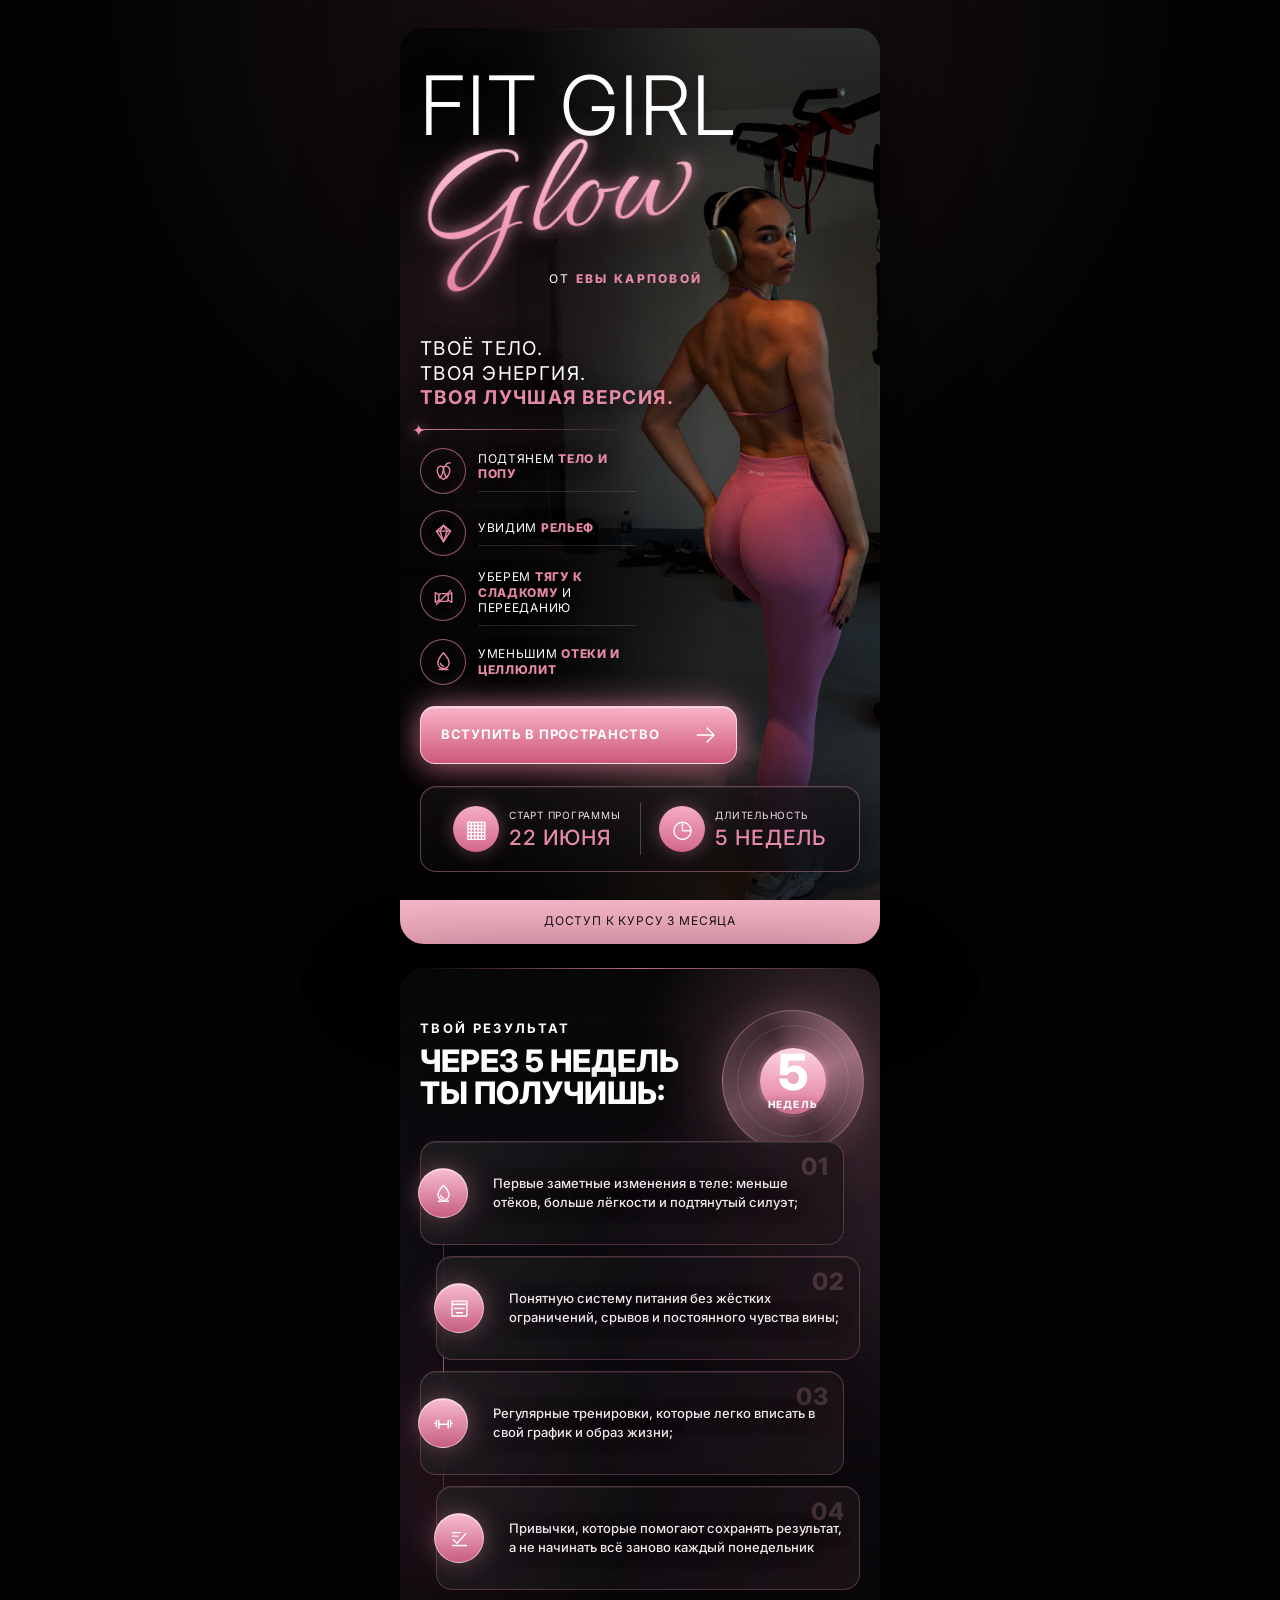
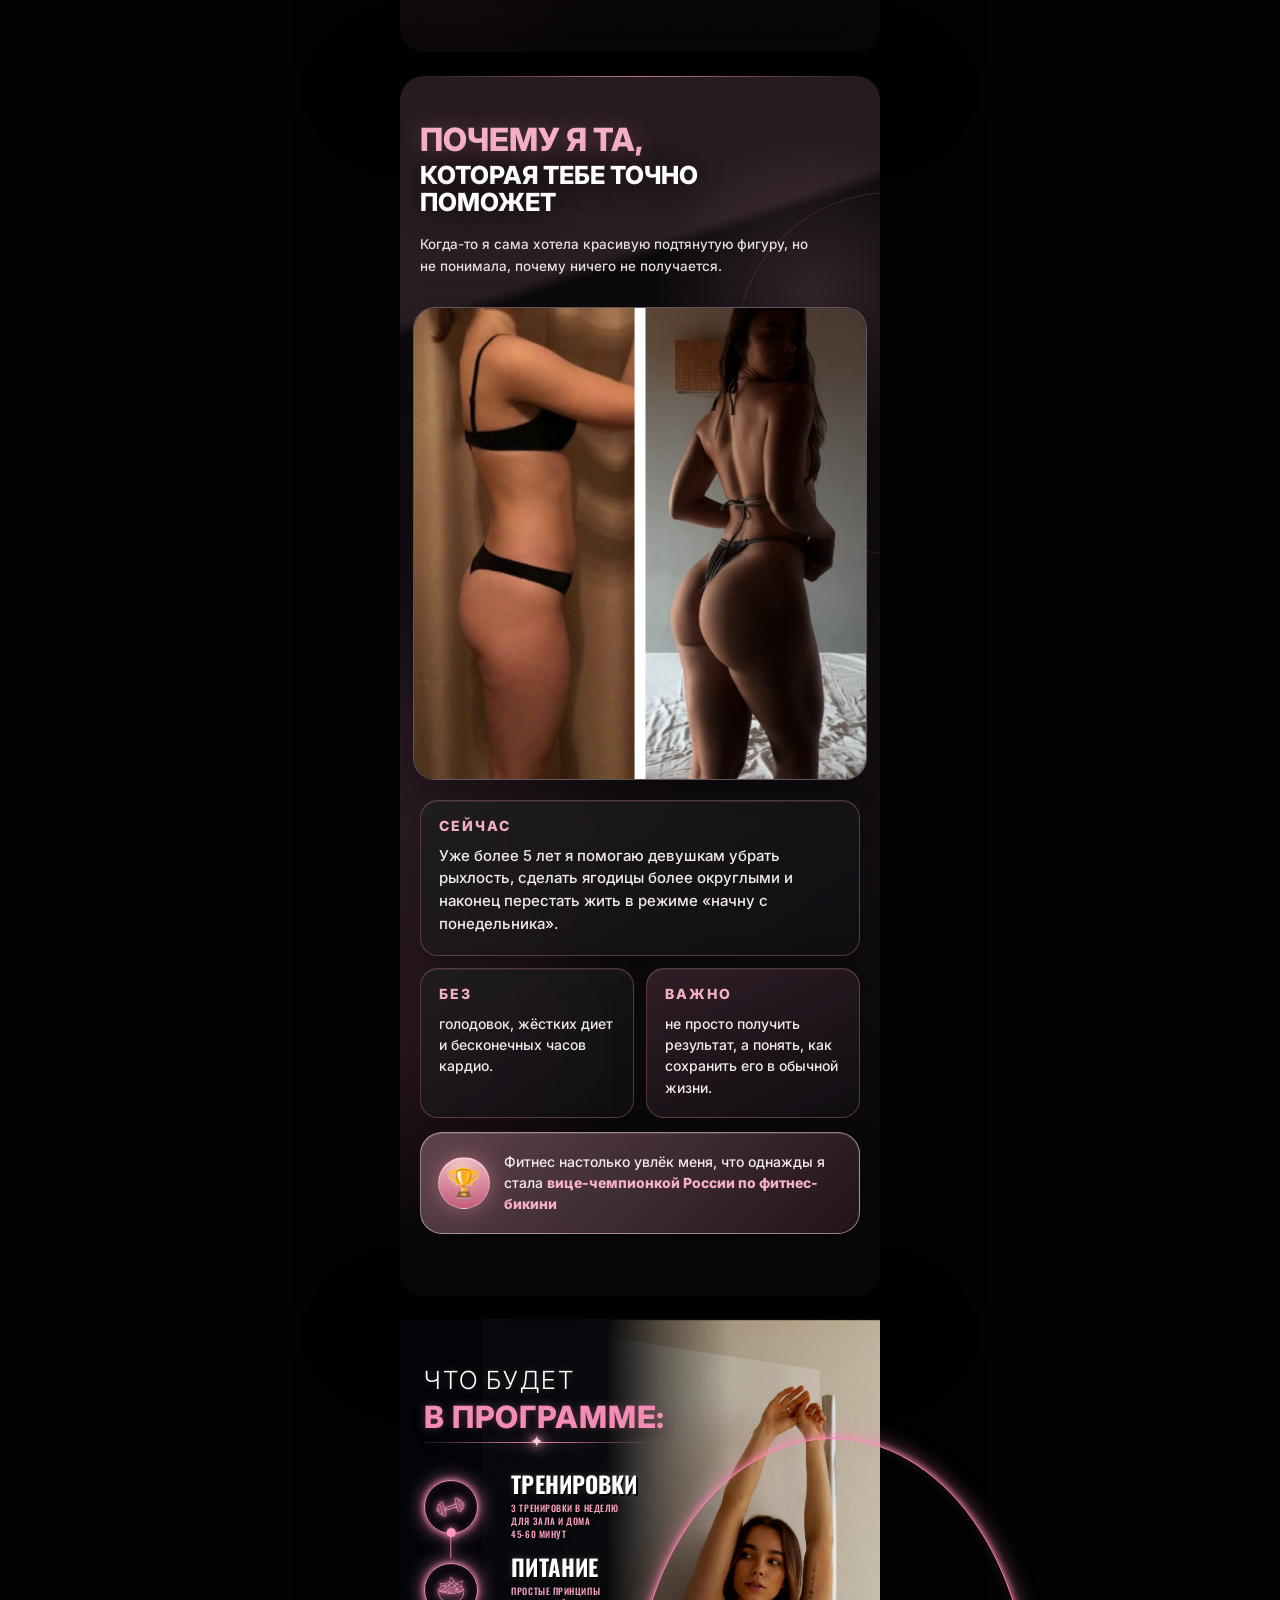
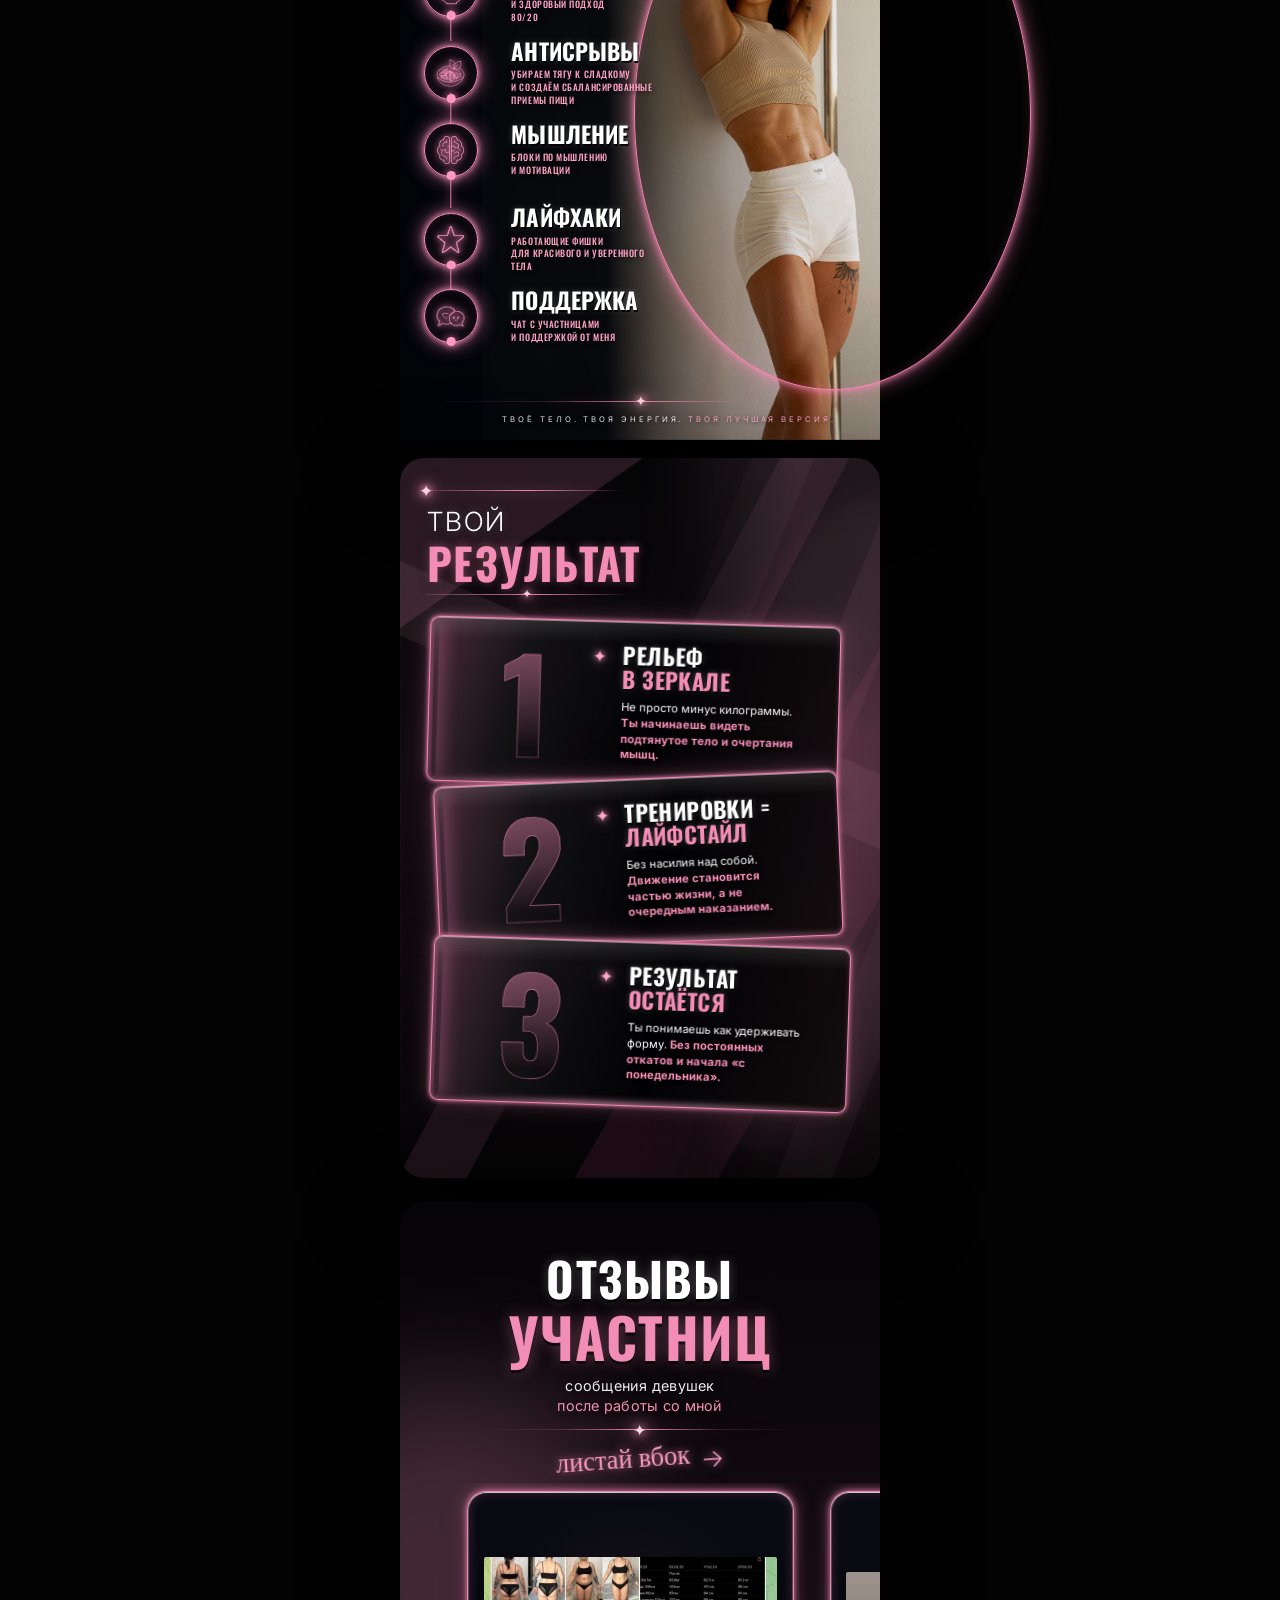
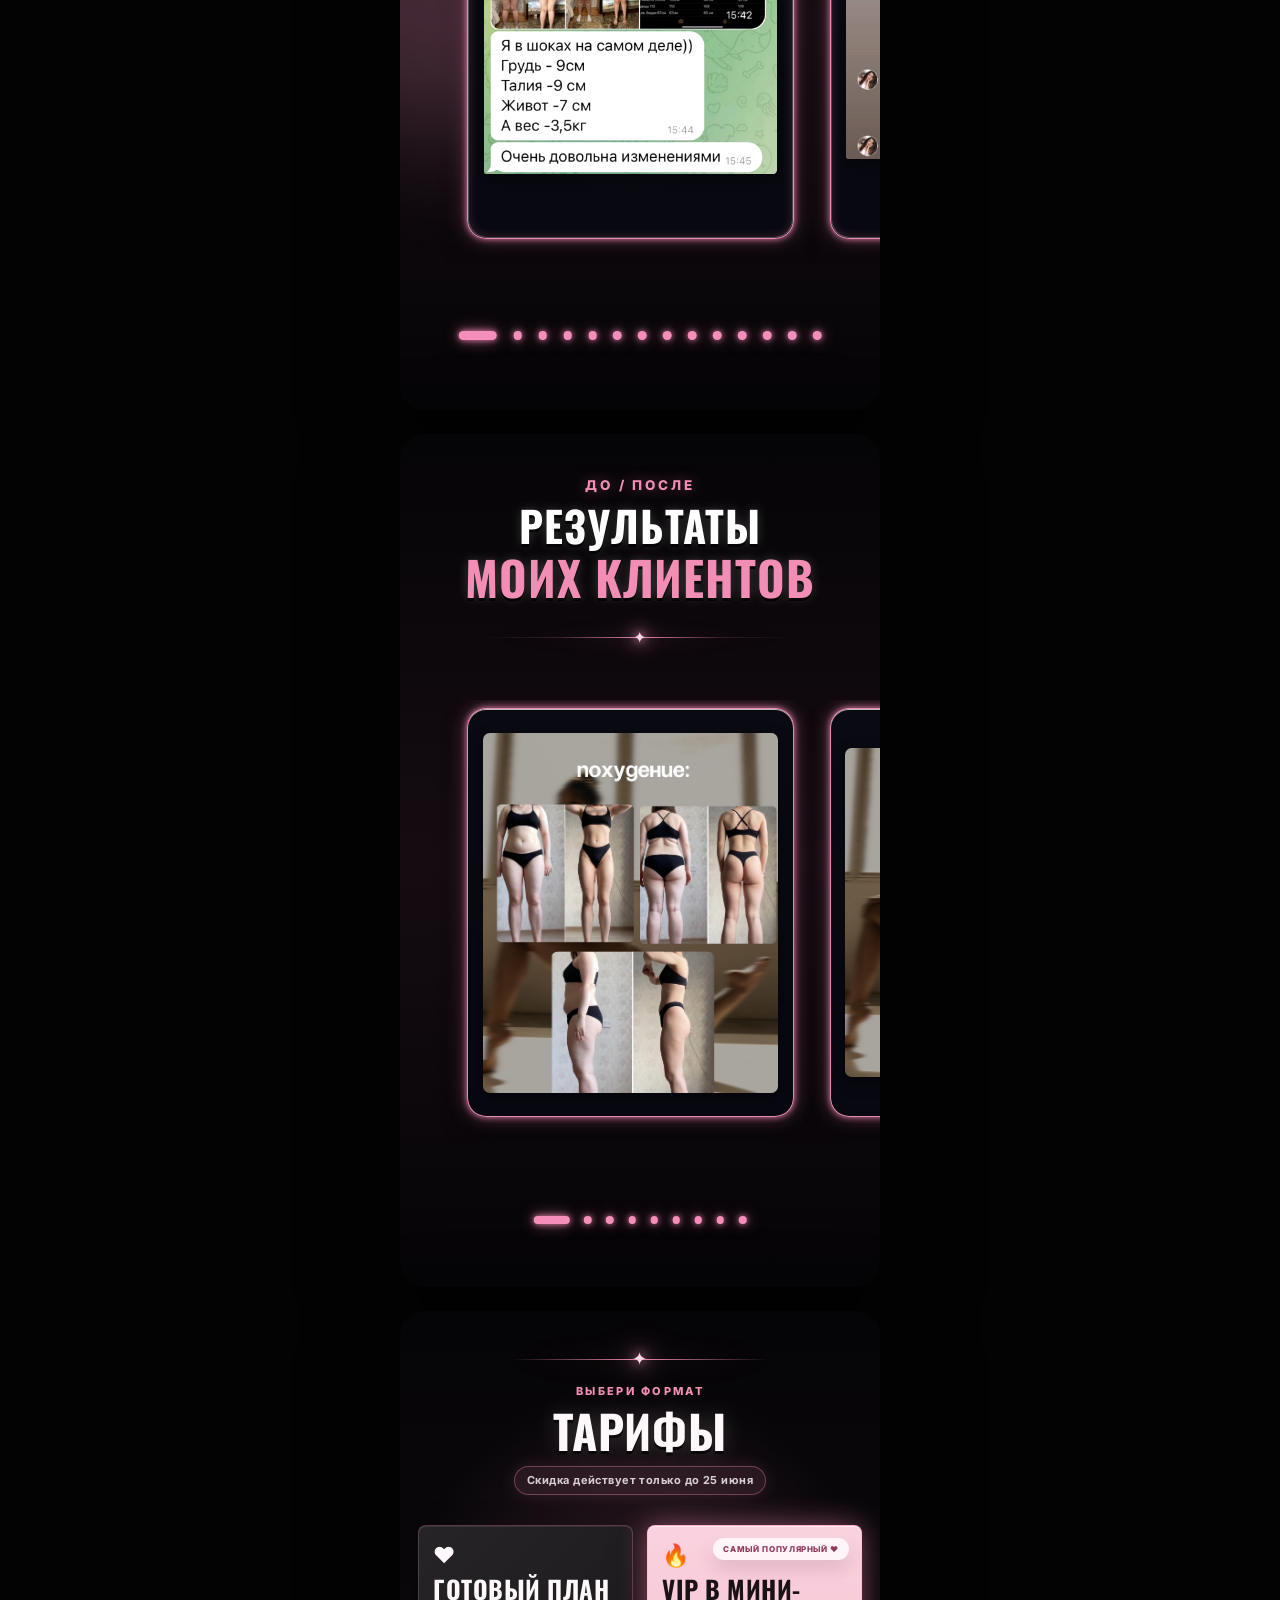
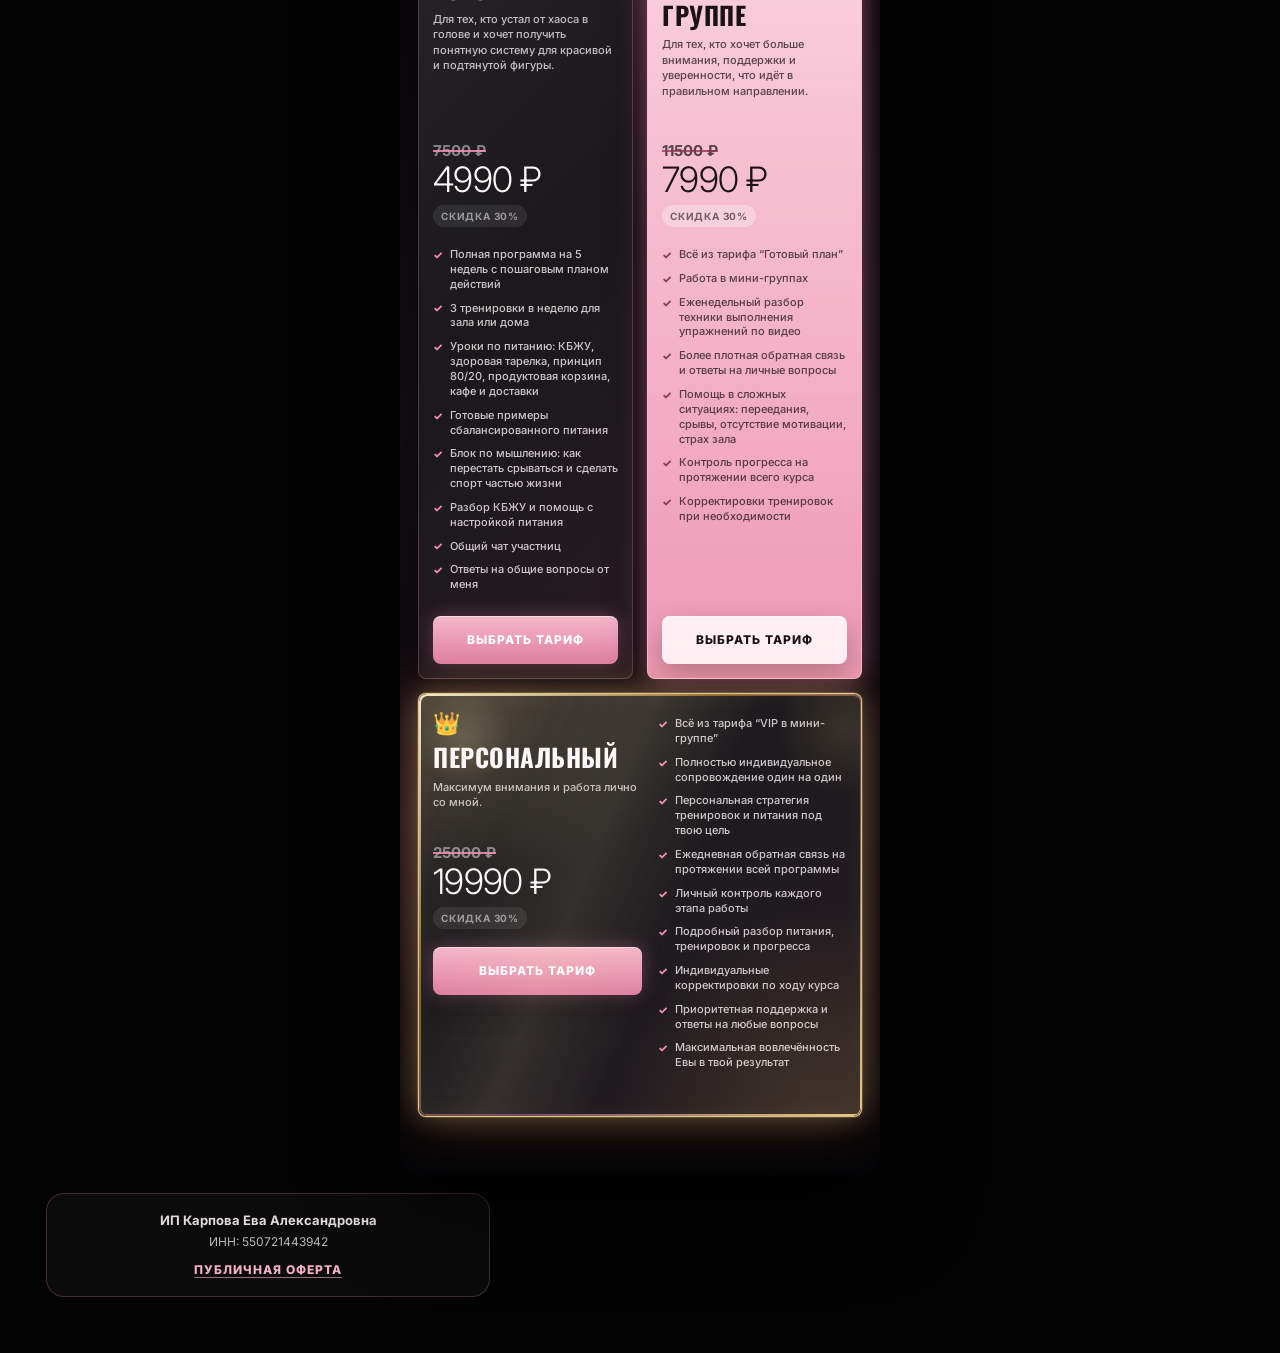
==== commit 7c6a01a6: "Update tariff text" ====
--- a/index.html
+++ b/index.html
@@ -580,8 +580,7 @@
 
             <ul class="tariff-card__list">
               <li>Всё из тарифа “Готовый план”</li>
-              <li>Мини-группа всего 3–5 человек</li>
-              <li>Индивидуальная программа тренировок под твои цели, уровень подготовки и образ жизни</li>
+              <li>Работа в мини-группах</li>
               <li>Еженедельный разбор техники выполнения упражнений по видео</li>
               <li>Более плотная обратная связь и ответы на личные вопросы</li>
               <li>Помощь в сложных ситуациях: переедания, срывы, отсутствие мотивации, страх зала</li>
@@ -609,7 +608,7 @@
               <li>Всё из тарифа “VIP в мини-группе”</li>
               <li>Полностью индивидуальное сопровождение один на один</li>
               <li>Персональная стратегия тренировок и питания под твою цель</li>
-              <li>Максимально быстрая обратная связь на протяжении всей программы</li>
+              <li>Ежедневная обратная связь на протяжении всей программы</li>
               <li>Личный контроль каждого этапа работы</li>
               <li>Подробный разбор питания, тренировок и прогресса</li>
               <li>Индивидуальные корректировки по ходу курса</li>
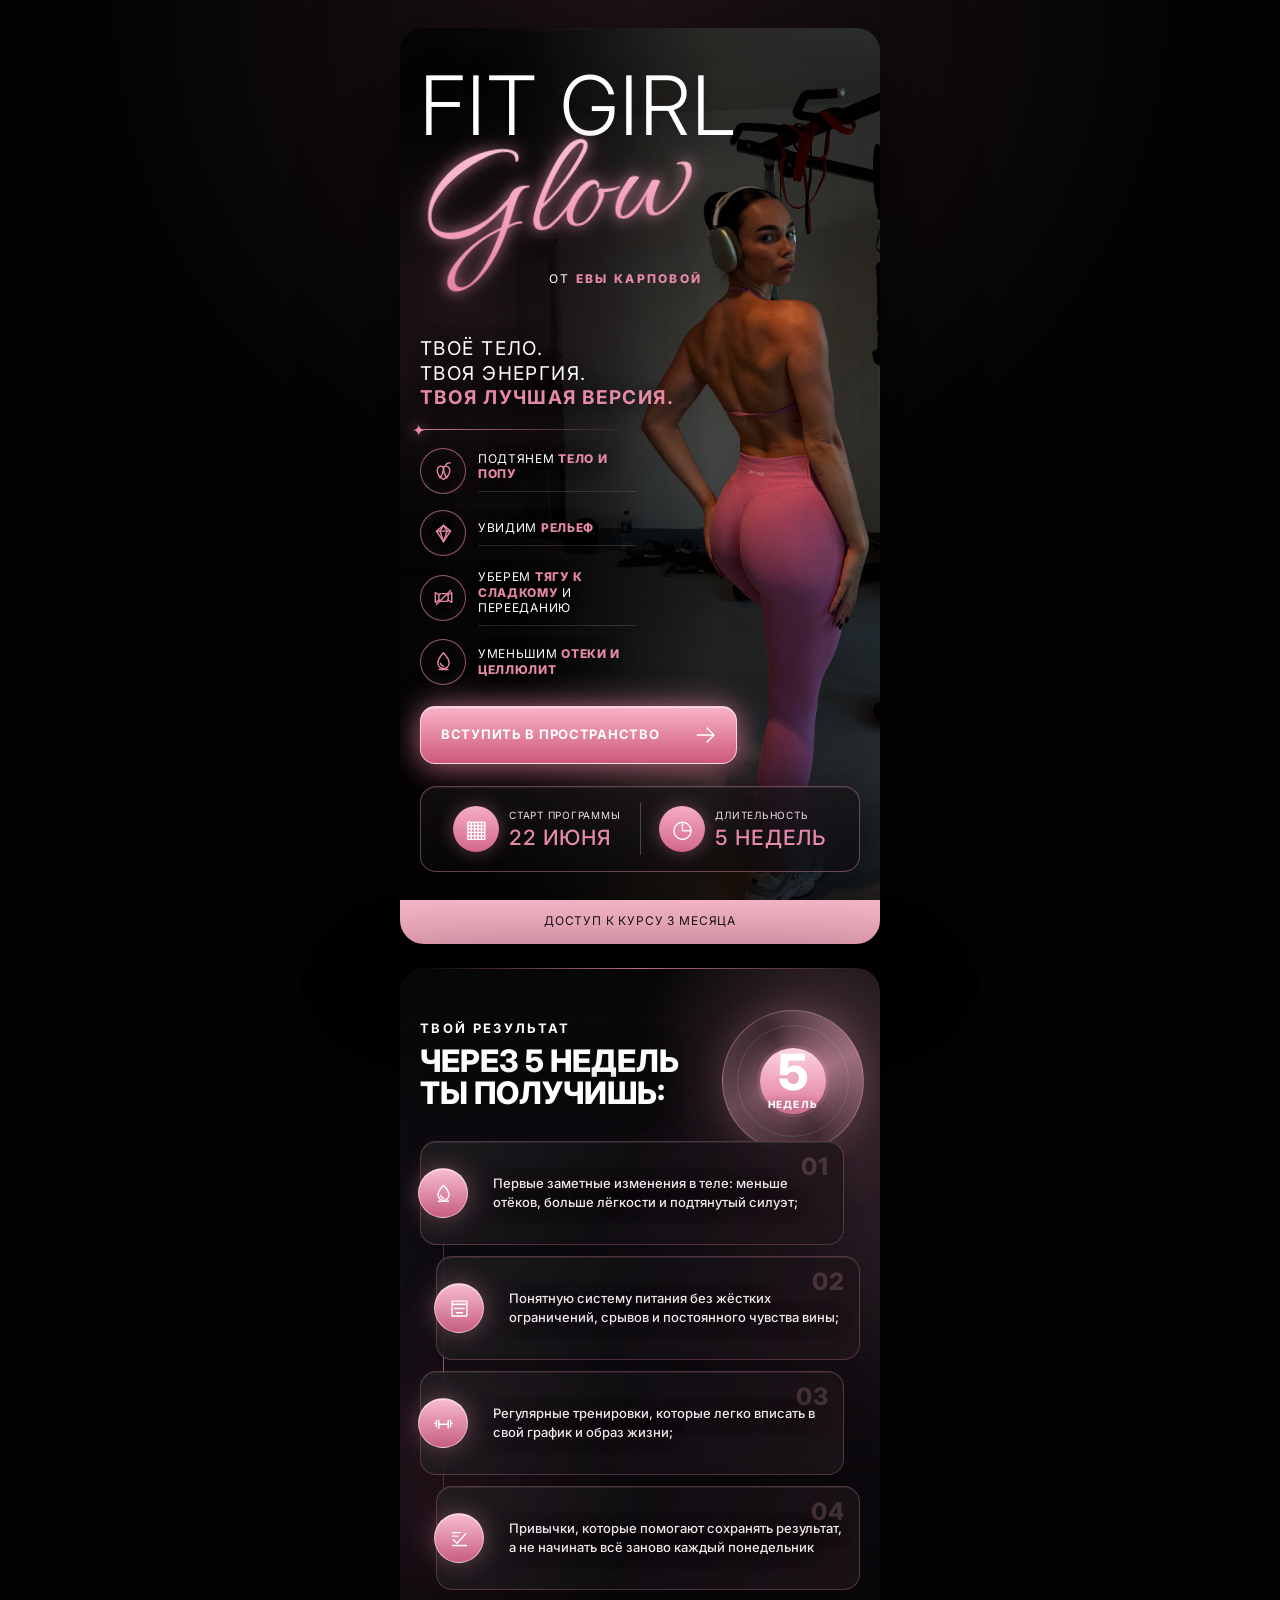
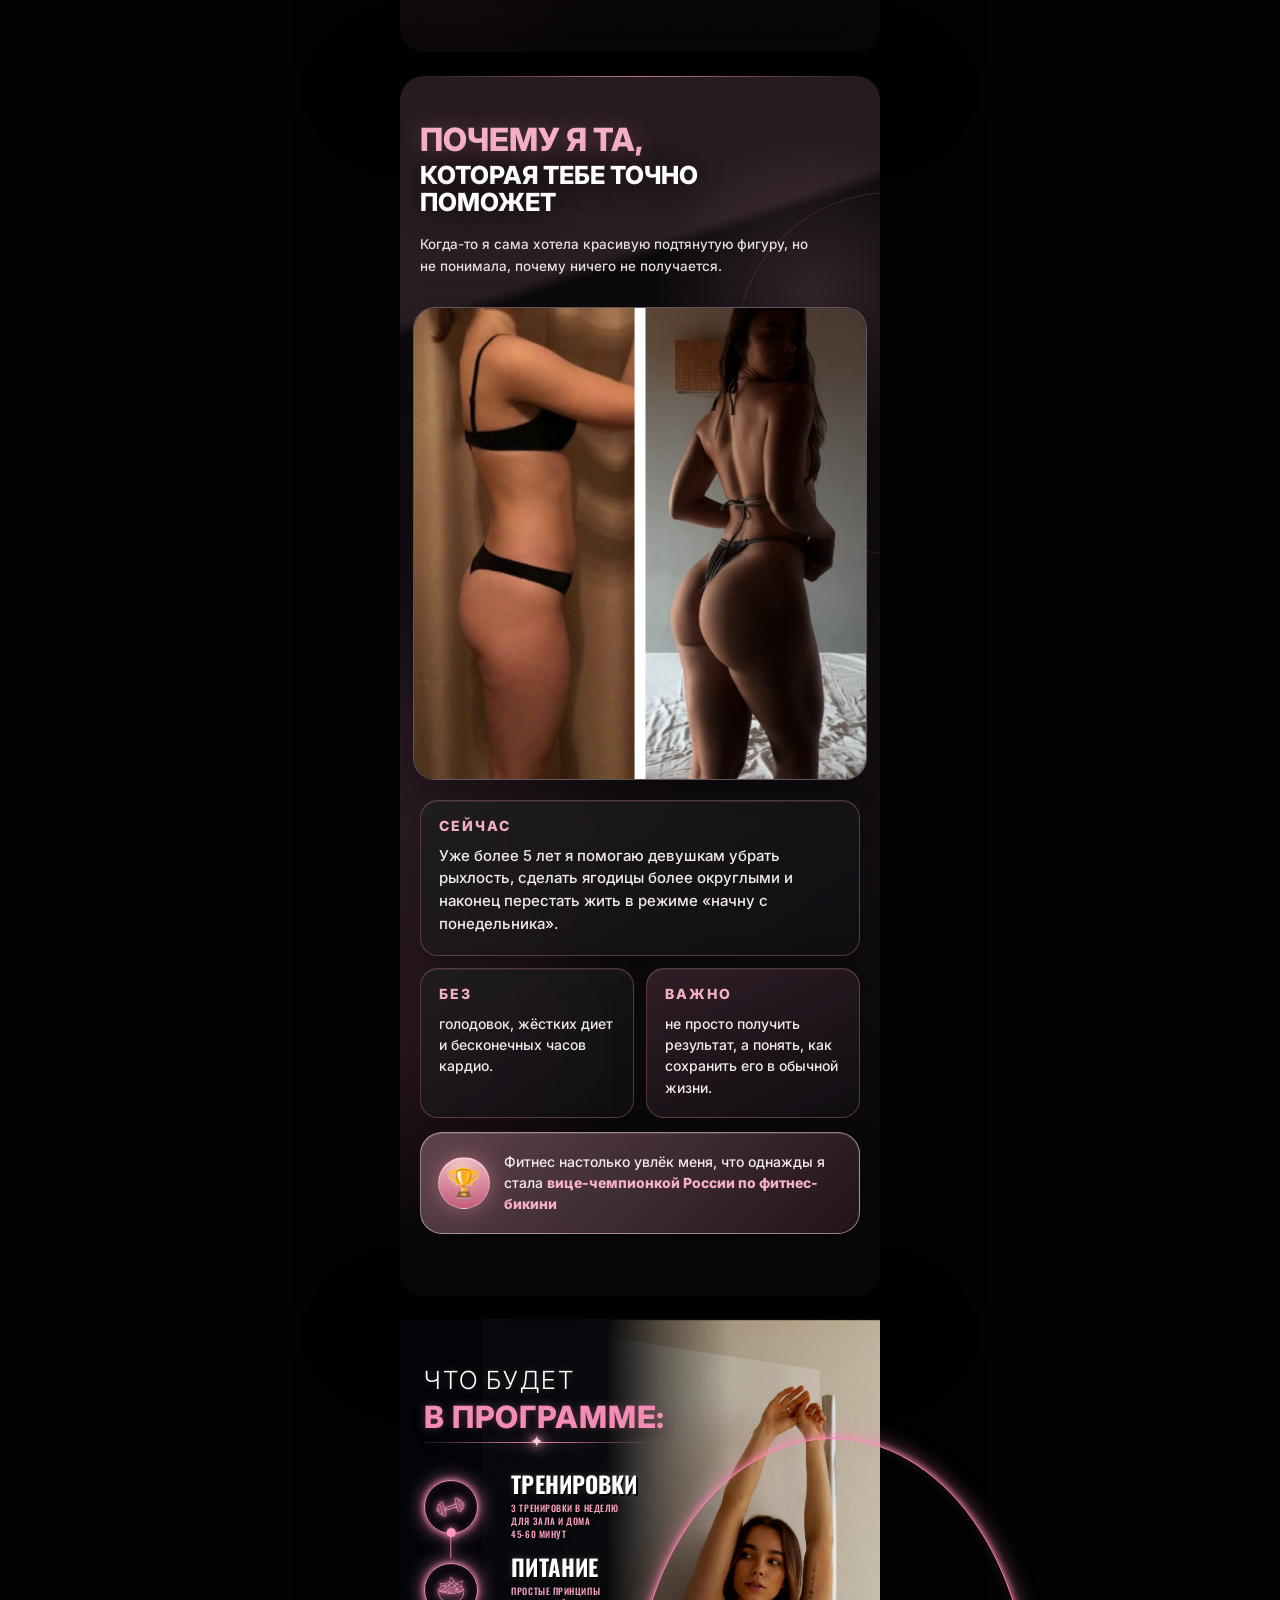
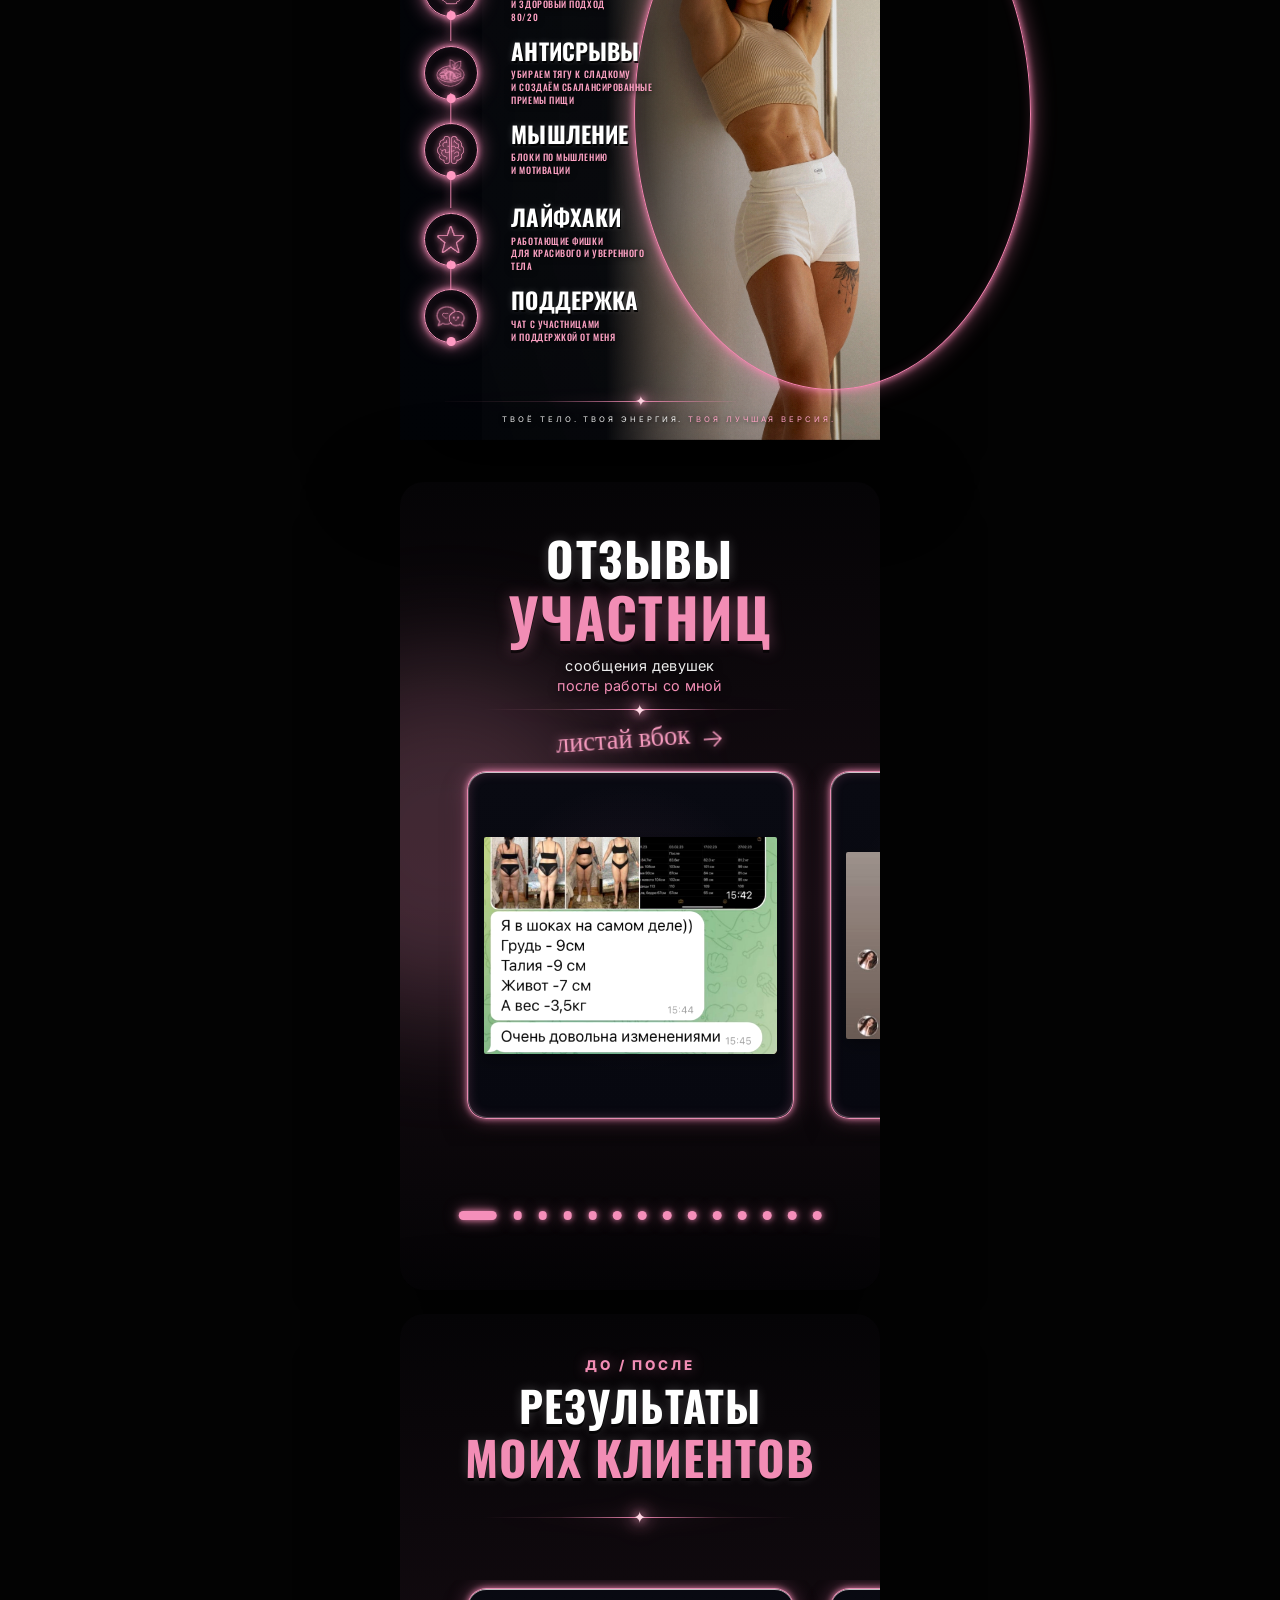
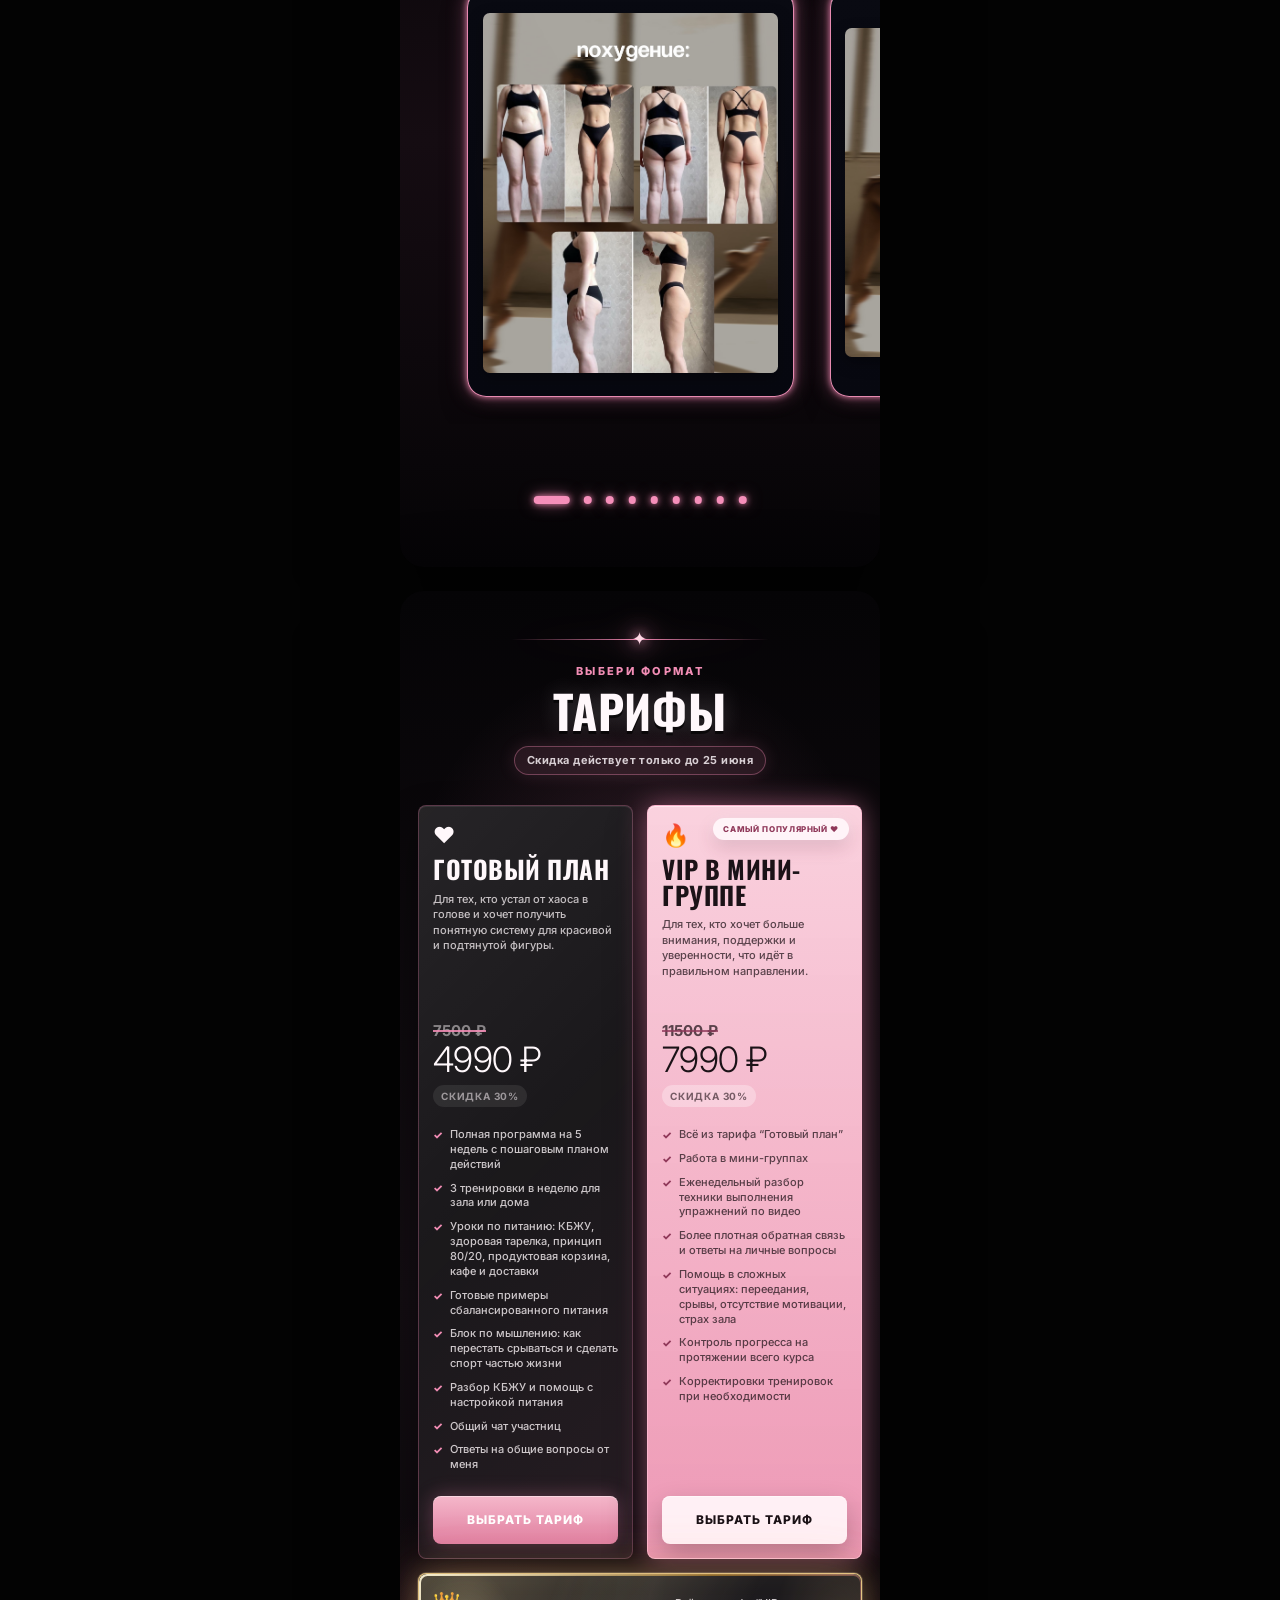
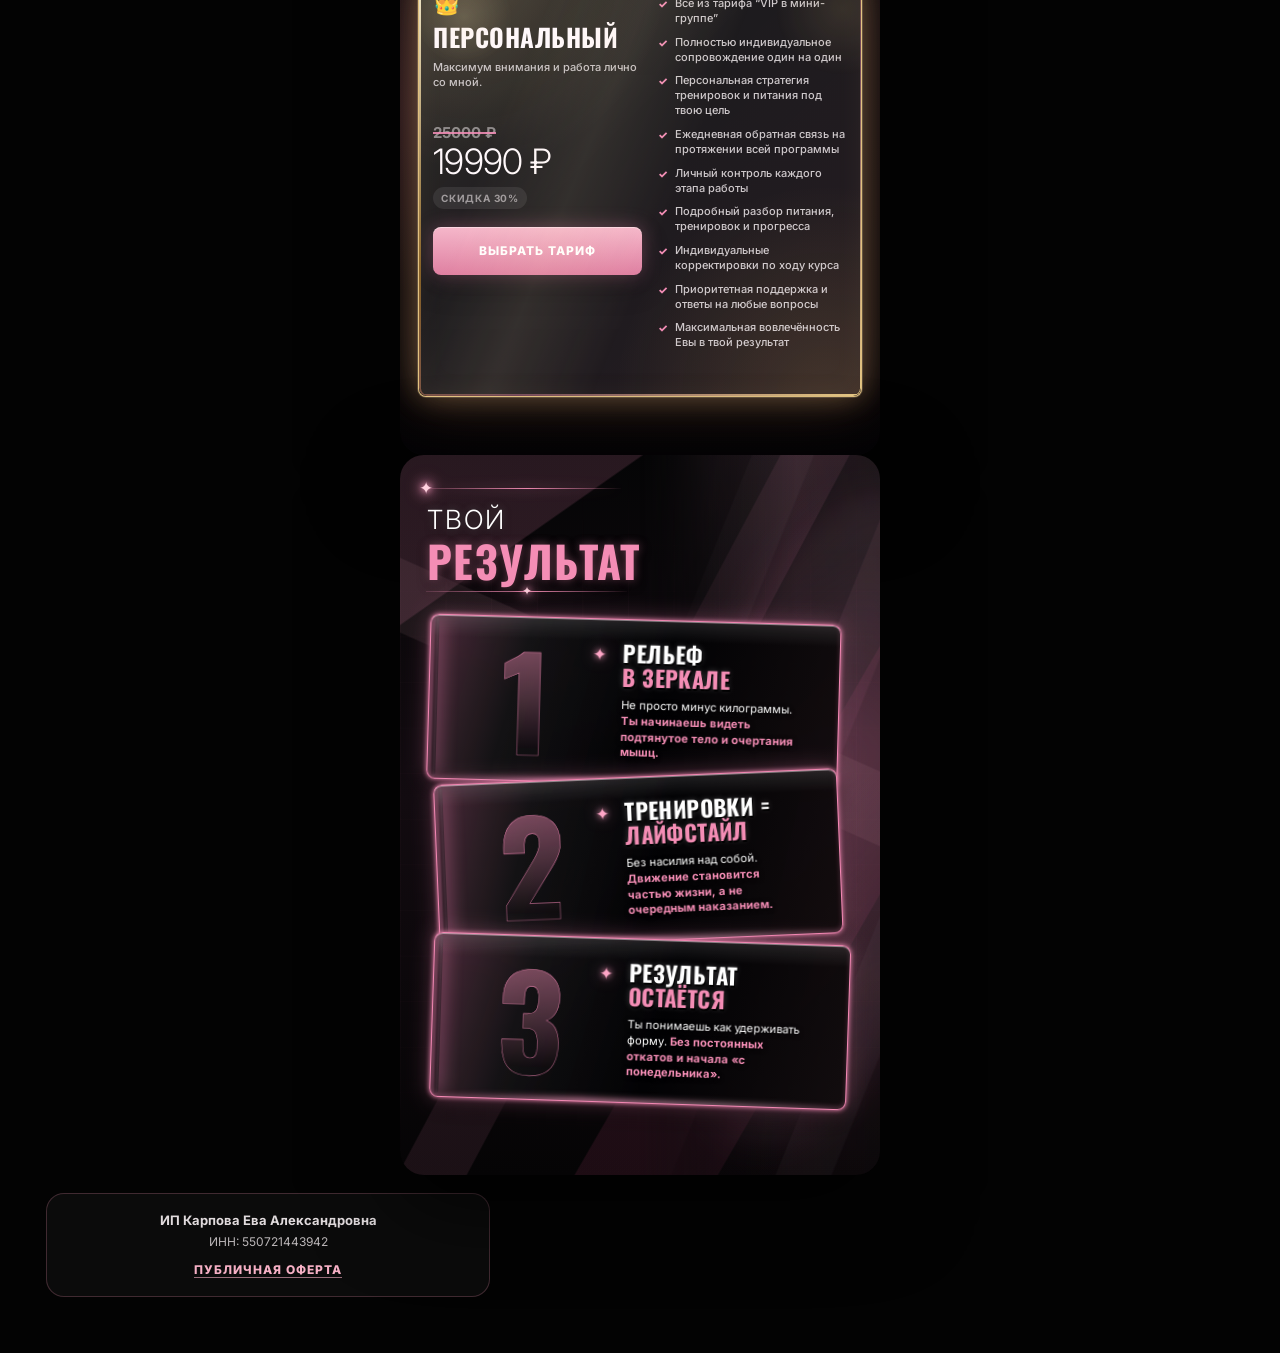
==== commit de84c4ae: "Move outcome block after tariffs" ====
--- a/index.html
+++ b/index.html
@@ -325,49 +325,6 @@
         </p>
       </section>
 
-      <section class="outcome" aria-labelledby="outcome-title">
-        <div class="outcome__photo" aria-hidden="true"></div>
-        <div class="outcome__orb" aria-hidden="true"></div>
-        <div class="outcome__top-line" aria-hidden="true"><span>✦</span></div>
-        <div class="outcome__mid-line" aria-hidden="true"><span>✦</span></div>
-
-        <div class="outcome__header">
-          <h2 id="outcome-title">
-            <span>Твой</span>
-            <strong>результат</strong>
-          </h2>
-        </div>
-
-        <div class="outcome__stack" aria-label="Итоги программы">
-          <article class="outcome__note outcome__note--body">
-            <span class="outcome__number" aria-hidden="true">1</span>
-            <div class="outcome__copy">
-              <span class="outcome__spark" aria-hidden="true">✦</span>
-              <h3>Рельеф <span>в зеркале</span></h3>
-              <p>Не просто минус килограммы. <strong>Ты начинаешь видеть подтянутое тело и очертания мышц.</strong></p>
-            </div>
-          </article>
-
-          <article class="outcome__note outcome__note--life">
-            <span class="outcome__number" aria-hidden="true">2</span>
-            <div class="outcome__copy">
-              <span class="outcome__spark" aria-hidden="true">✦</span>
-              <h3>Тренировки = <span>лайфстайл</span></h3>
-              <p>Без насилия над собой. <strong>Движение становится частью жизни, а не очередным наказанием.</strong></p>
-            </div>
-          </article>
-
-          <article class="outcome__note outcome__note--forever">
-            <span class="outcome__number" aria-hidden="true">3</span>
-            <div class="outcome__copy">
-              <span class="outcome__spark" aria-hidden="true">✦</span>
-              <h3>Результат <span>остаётся</span></h3>
-              <p>Ты понимаешь как удерживать форму. <strong>Без постоянных откатов и начала «с понедельника».</strong></p>
-            </div>
-          </article>
-        </div>
-      </section>
-
       <section class="reviews" aria-labelledby="reviews-title">
         <div class="reviews__halo" aria-hidden="true"></div>
         <div class="reviews__line reviews__line--top" aria-hidden="true"><span>✦</span></div>
@@ -620,6 +577,49 @@
           </article>
         </div>
       </section>
+      <section class="outcome" aria-labelledby="outcome-title">
+        <div class="outcome__photo" aria-hidden="true"></div>
+        <div class="outcome__orb" aria-hidden="true"></div>
+        <div class="outcome__top-line" aria-hidden="true"><span>✦</span></div>
+        <div class="outcome__mid-line" aria-hidden="true"><span>✦</span></div>
+
+        <div class="outcome__header">
+          <h2 id="outcome-title">
+            <span>Твой</span>
+            <strong>результат</strong>
+          </h2>
+        </div>
+
+        <div class="outcome__stack" aria-label="Итоги программы">
+          <article class="outcome__note outcome__note--body">
+            <span class="outcome__number" aria-hidden="true">1</span>
+            <div class="outcome__copy">
+              <span class="outcome__spark" aria-hidden="true">✦</span>
+              <h3>Рельеф <span>в зеркале</span></h3>
+              <p>Не просто минус килограммы. <strong>Ты начинаешь видеть подтянутое тело и очертания мышц.</strong></p>
+            </div>
+          </article>
+
+          <article class="outcome__note outcome__note--life">
+            <span class="outcome__number" aria-hidden="true">2</span>
+            <div class="outcome__copy">
+              <span class="outcome__spark" aria-hidden="true">✦</span>
+              <h3>Тренировки = <span>лайфстайл</span></h3>
+              <p>Без насилия над собой. <strong>Движение становится частью жизни, а не очередным наказанием.</strong></p>
+            </div>
+          </article>
+
+          <article class="outcome__note outcome__note--forever">
+            <span class="outcome__number" aria-hidden="true">3</span>
+            <div class="outcome__copy">
+              <span class="outcome__spark" aria-hidden="true">✦</span>
+              <h3>Результат <span>остаётся</span></h3>
+              <p>Ты понимаешь как удерживать форму. <strong>Без постоянных откатов и начала «с понедельника».</strong></p>
+            </div>
+          </article>
+        </div>
+      </section>
+
     </main>
 
     <footer class="site-footer" aria-label="Юридическая информация">
--- a/styles.css
+++ b/styles.css
@@ -4536,7 +4536,7 @@
   transform: translateZ(0);
 }
 
-.program-showcase + .outcome {
+.tariffs + .outcome {
   margin-top: 0;
 }
 
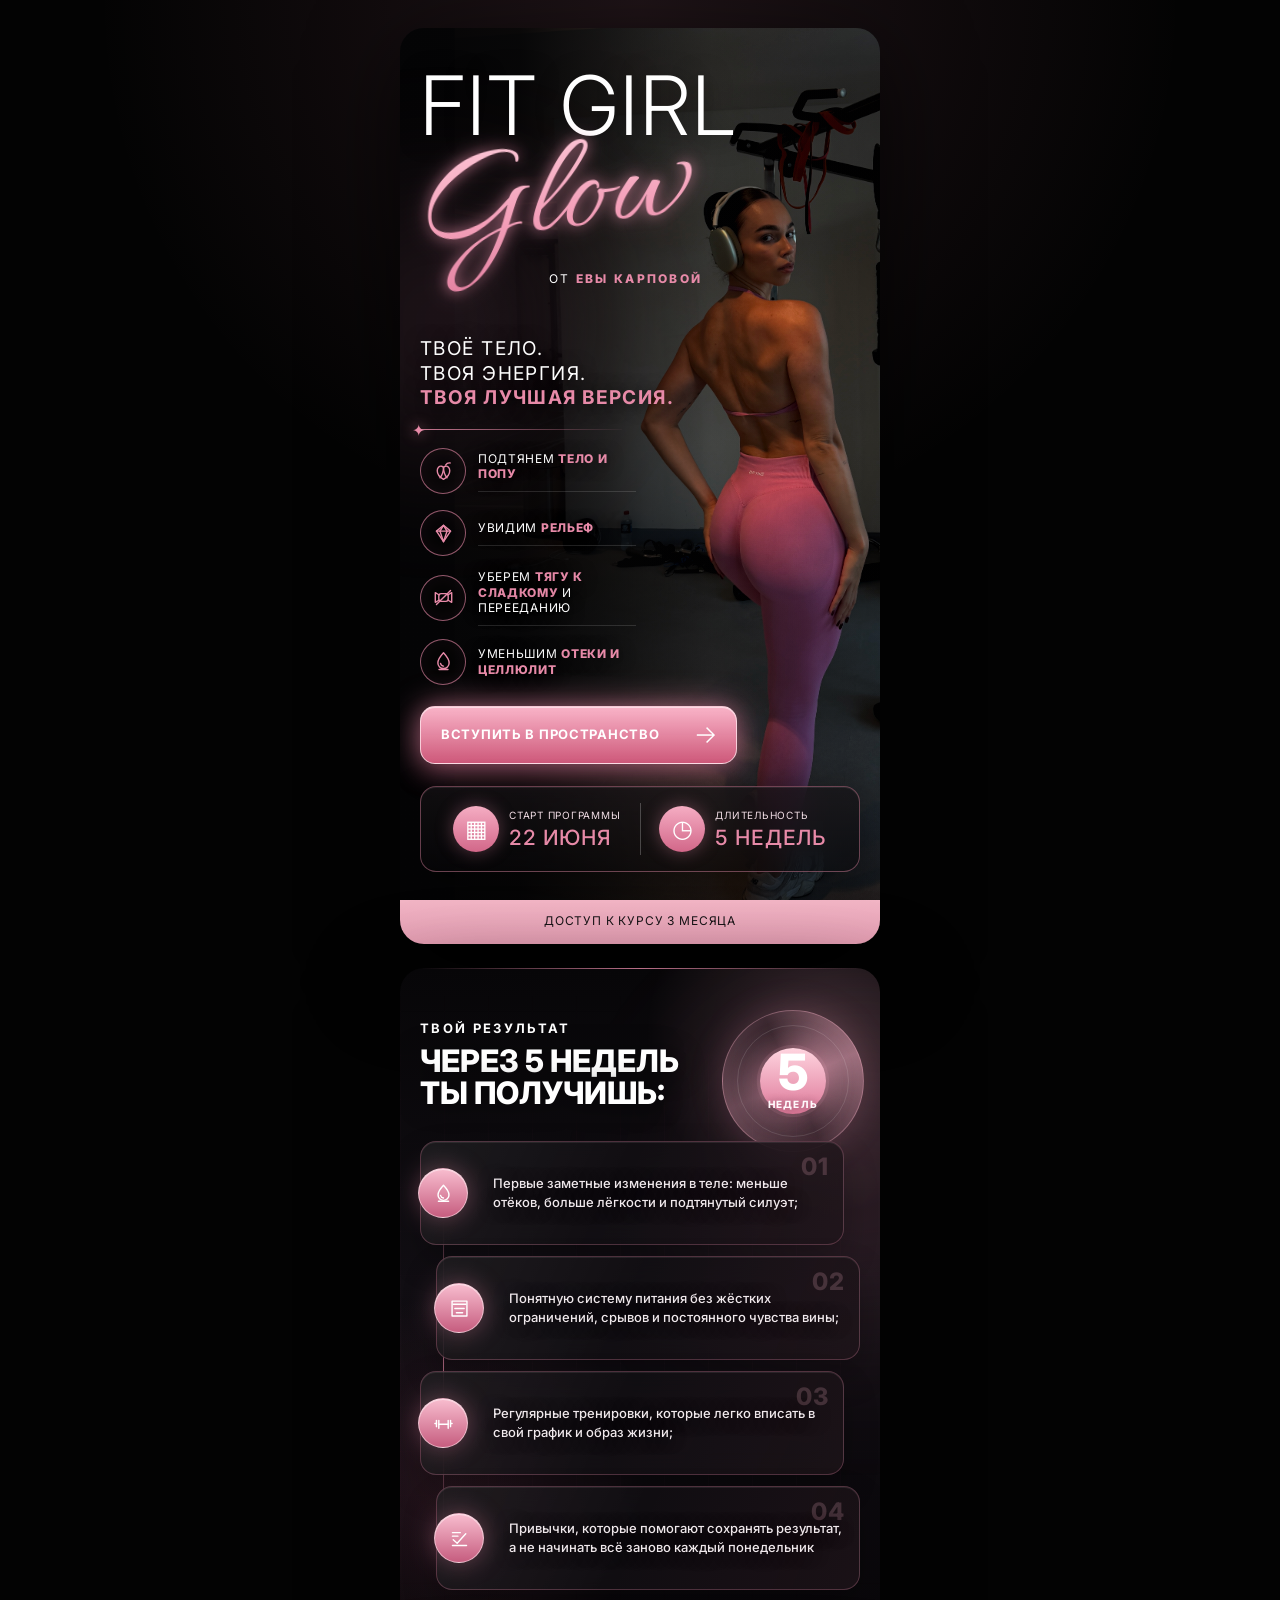
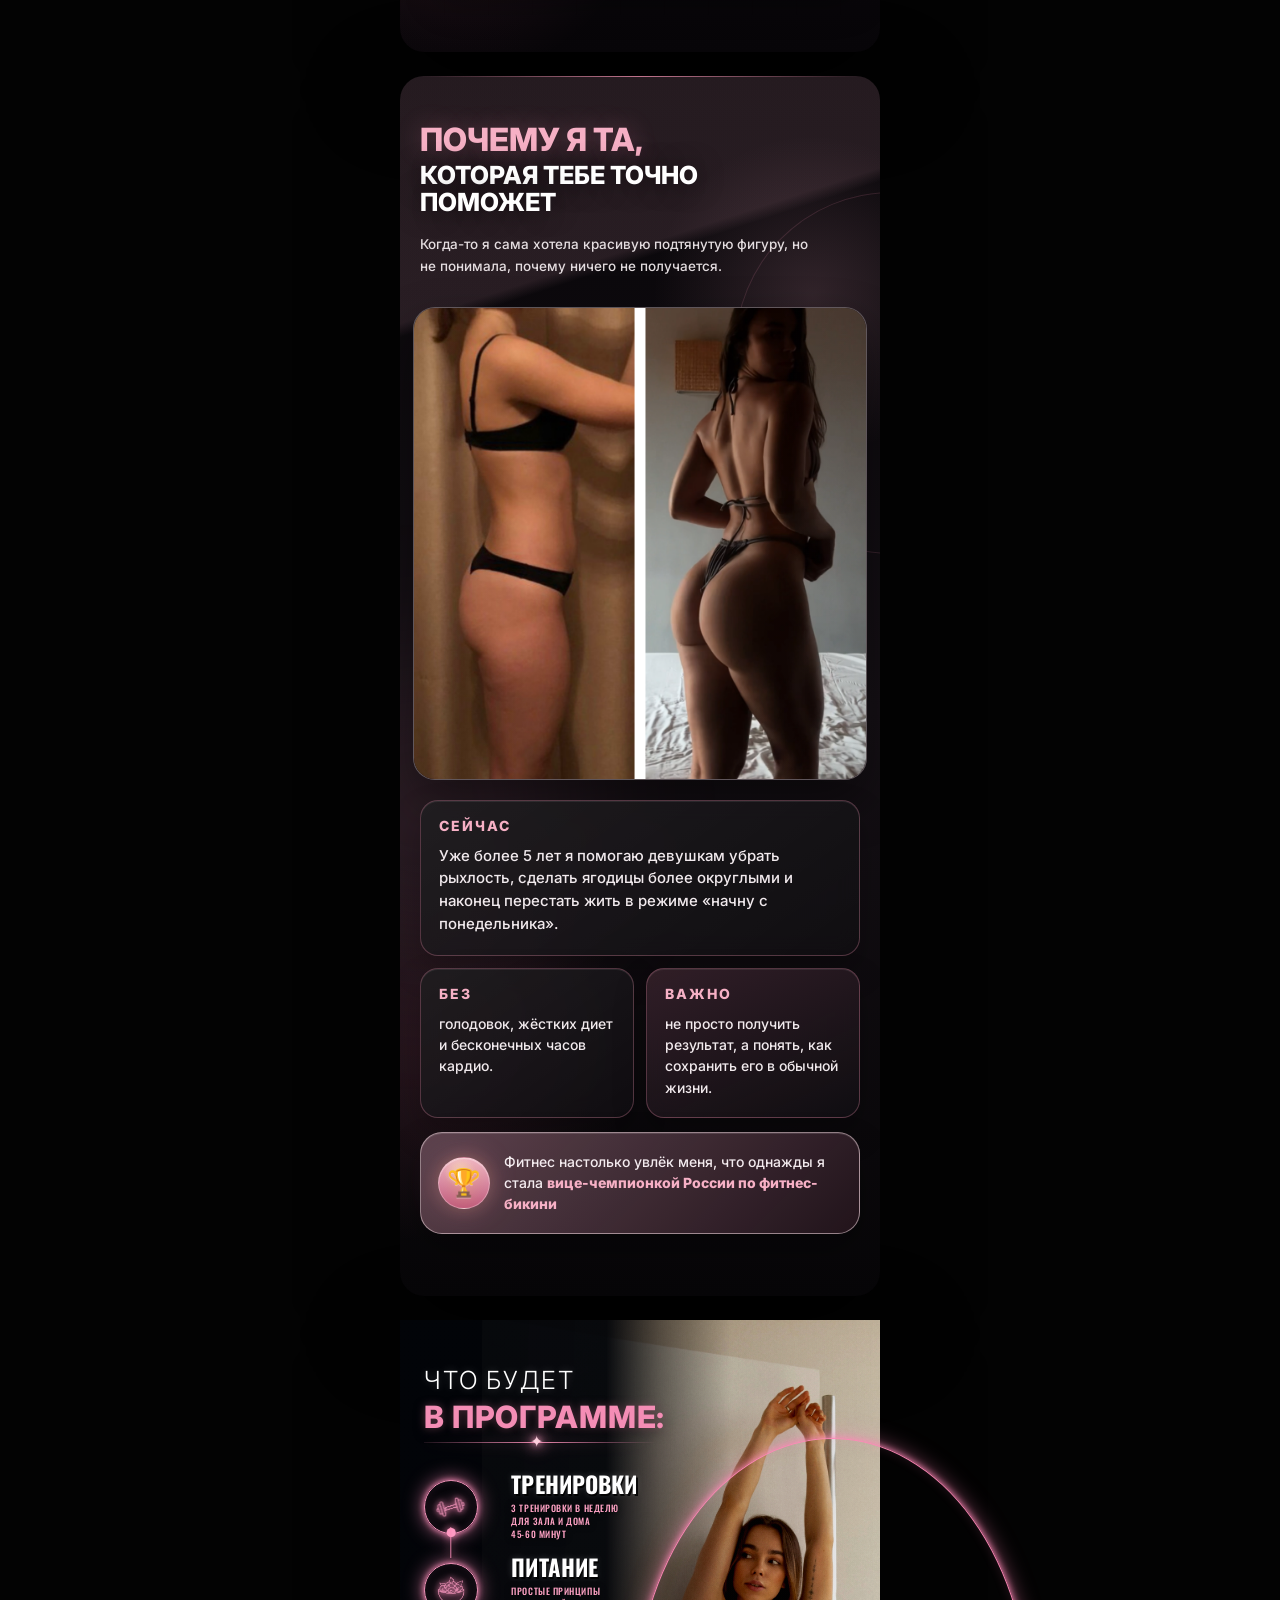
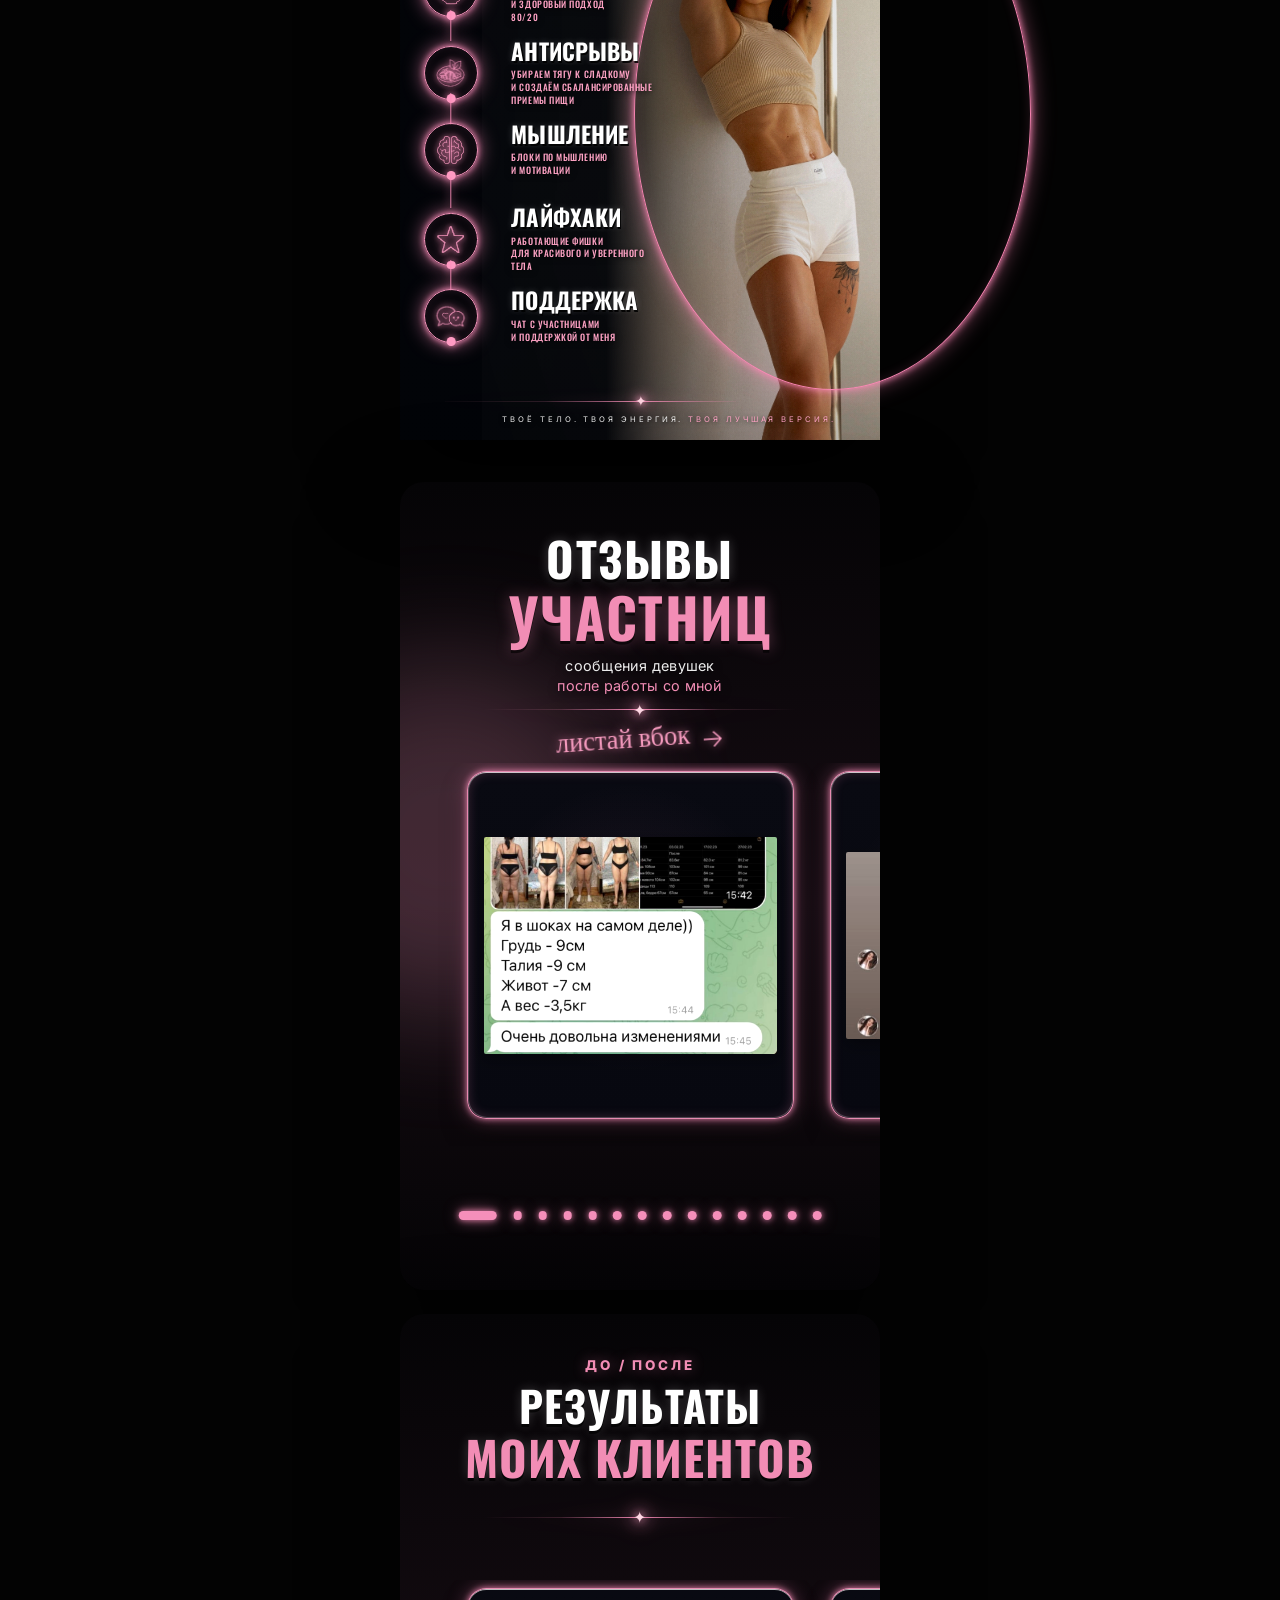
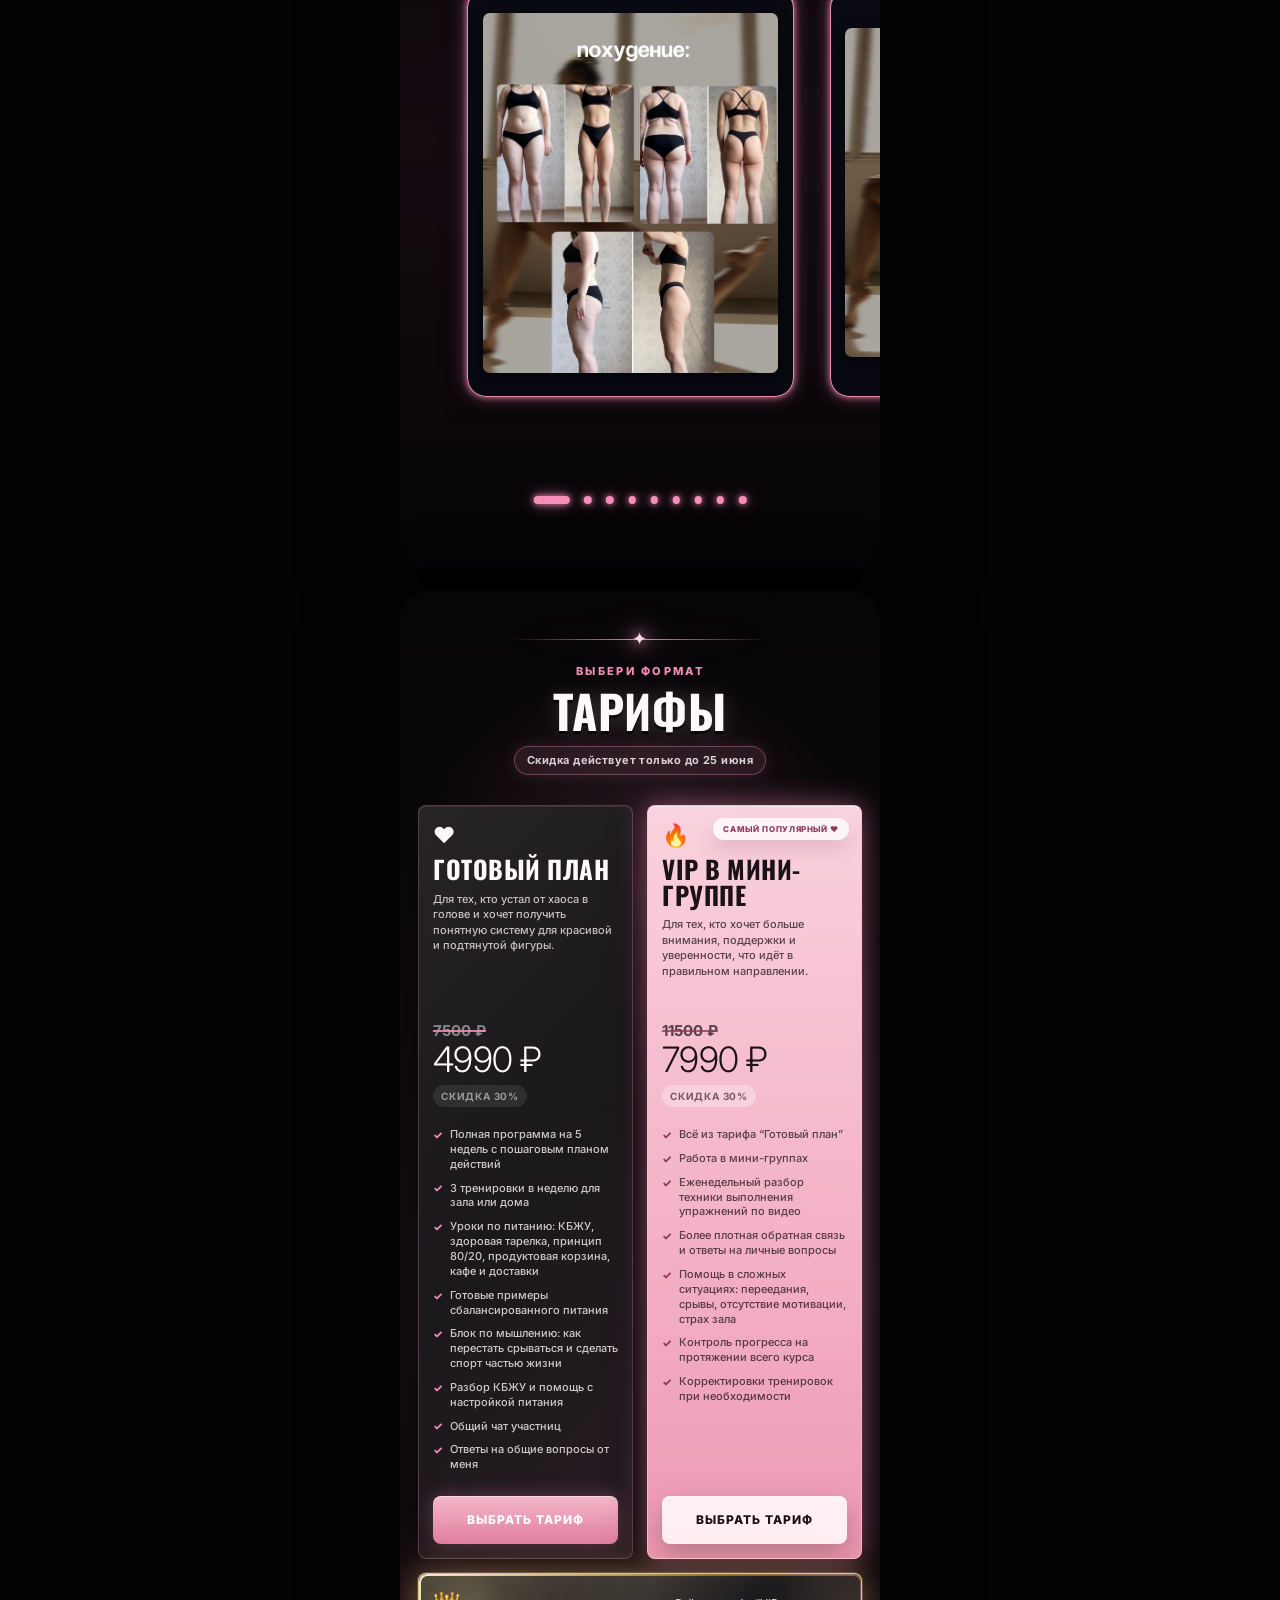
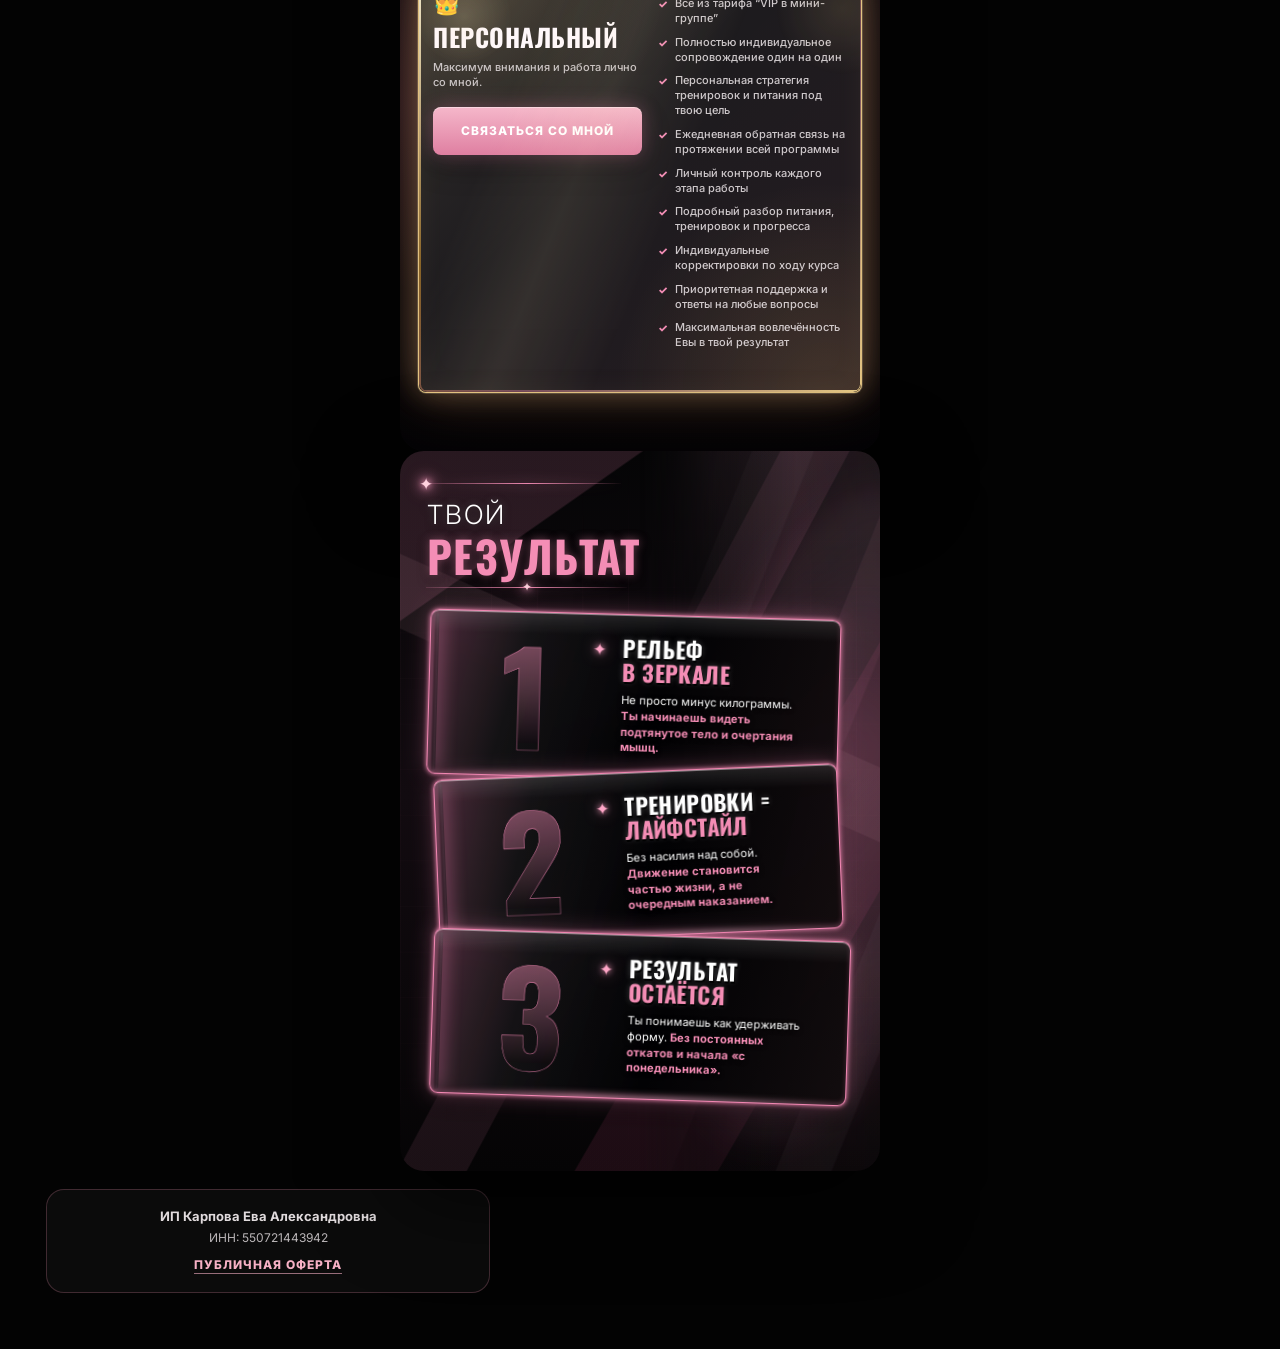
==== commit 7a293b9d: "Update personal tariff contact button" ====
--- a/index.html
+++ b/index.html
@@ -555,12 +555,6 @@
               <p>Максимум внимания и работа лично со мной.</p>
             </div>
 
-            <div class="tariff-card__price">
-              <span class="tariff-card__old-price">25000 ₽</span>
-              <strong>19990 ₽</strong>
-              <b>скидка 30%</b>
-            </div>
-
             <ul class="tariff-card__list tariff-card__list--columns">
               <li>Всё из тарифа “VIP в мини-группе”</li>
               <li>Полностью индивидуальное сопровождение один на один</li>
@@ -573,7 +567,7 @@
               <li>Максимальная вовлечённость Евы в твой результат</li>
             </ul>
 
-            <a class="tariff-card__button" href="https://t.me/fitgg_personal_bot" target="_blank" rel="noopener">Выбрать тариф</a>
+            <a class="tariff-card__button" href="https://t.me/karpova_eva" target="_blank" rel="noopener">Связаться со мной</a>
           </article>
         </div>
       </section>
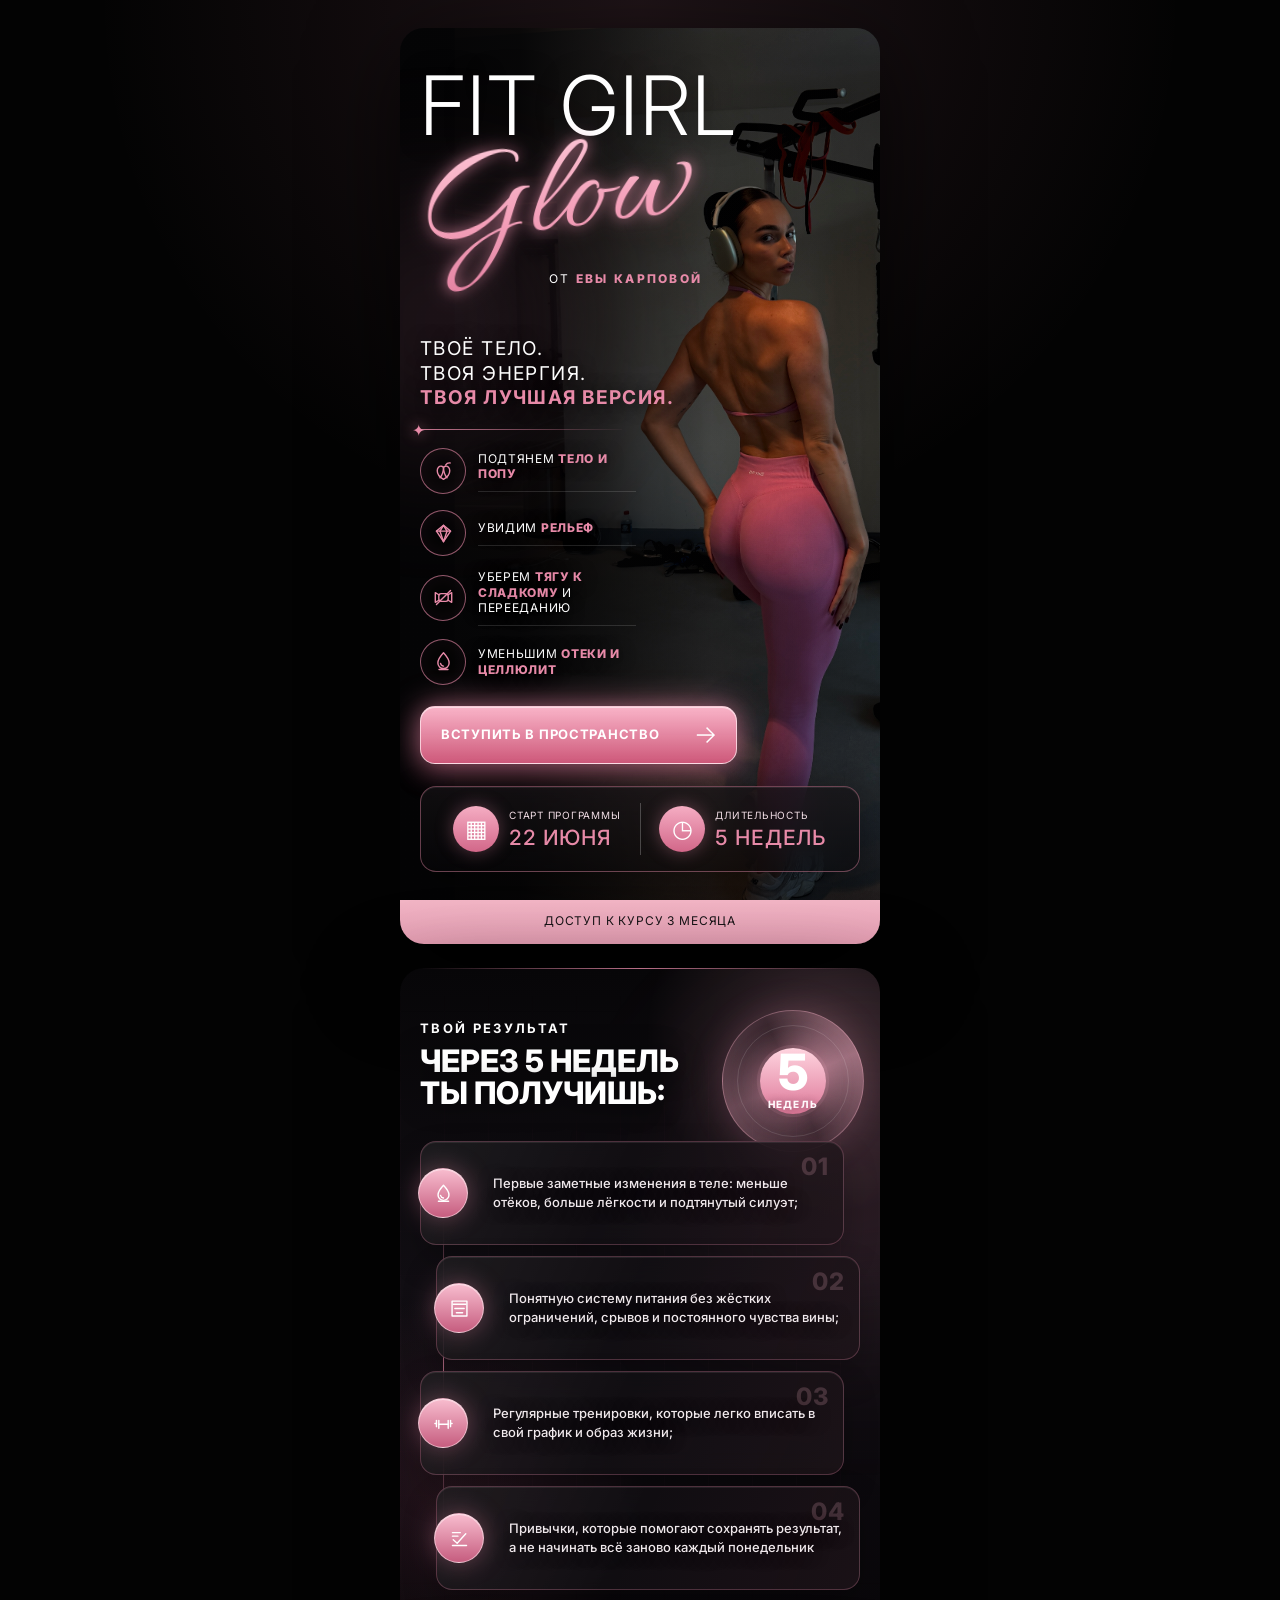
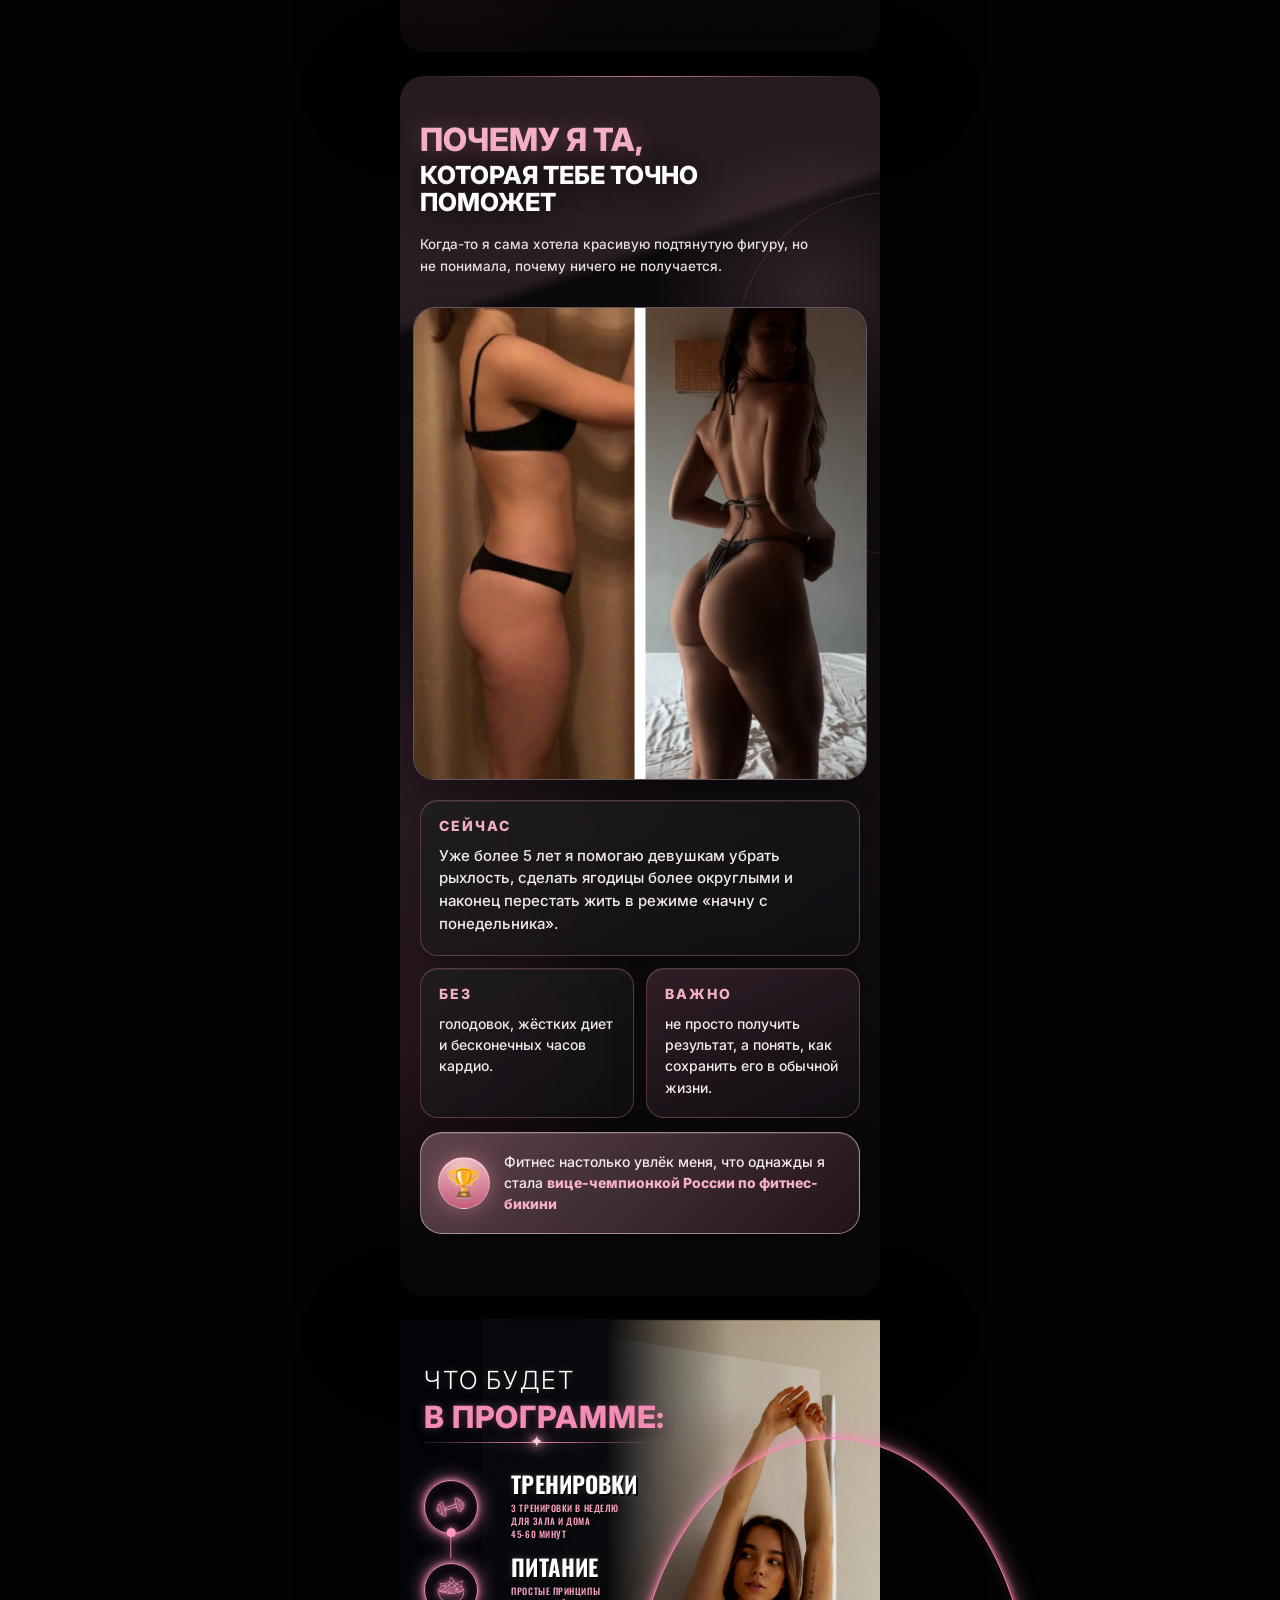
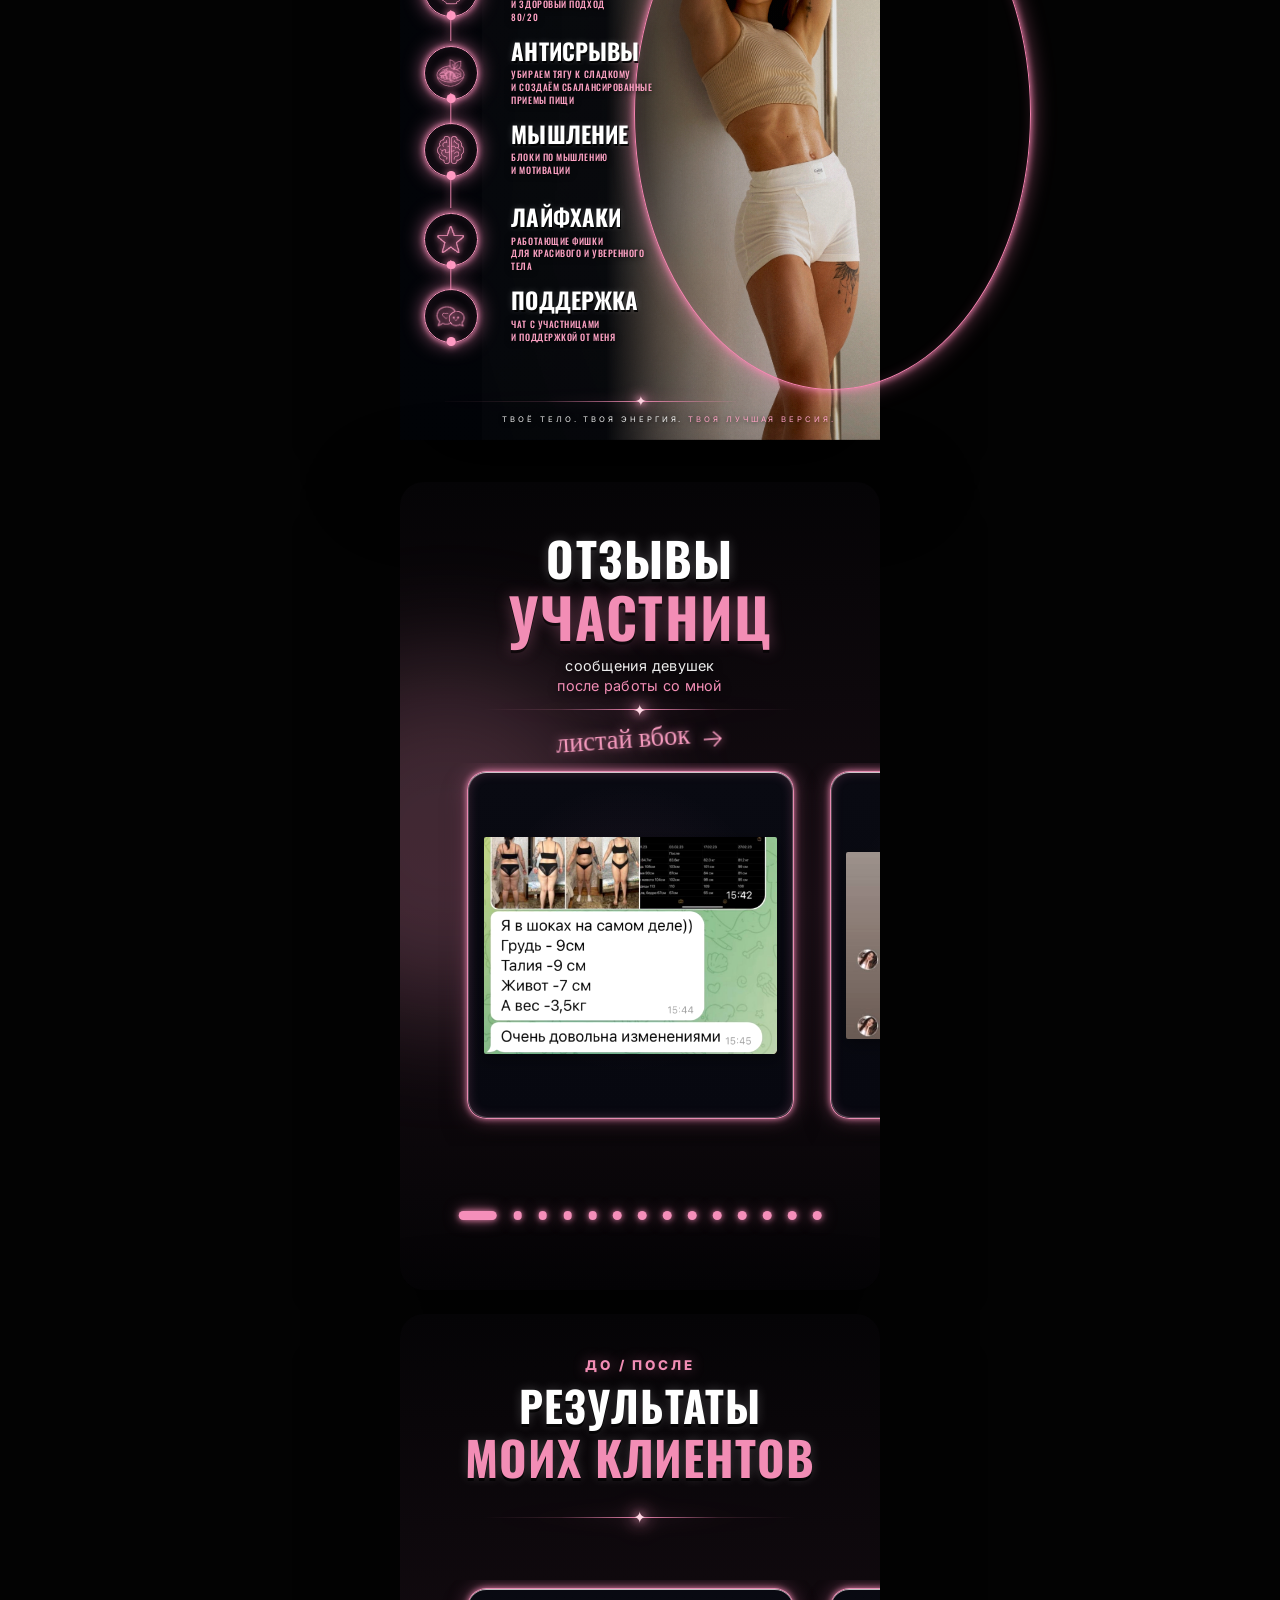
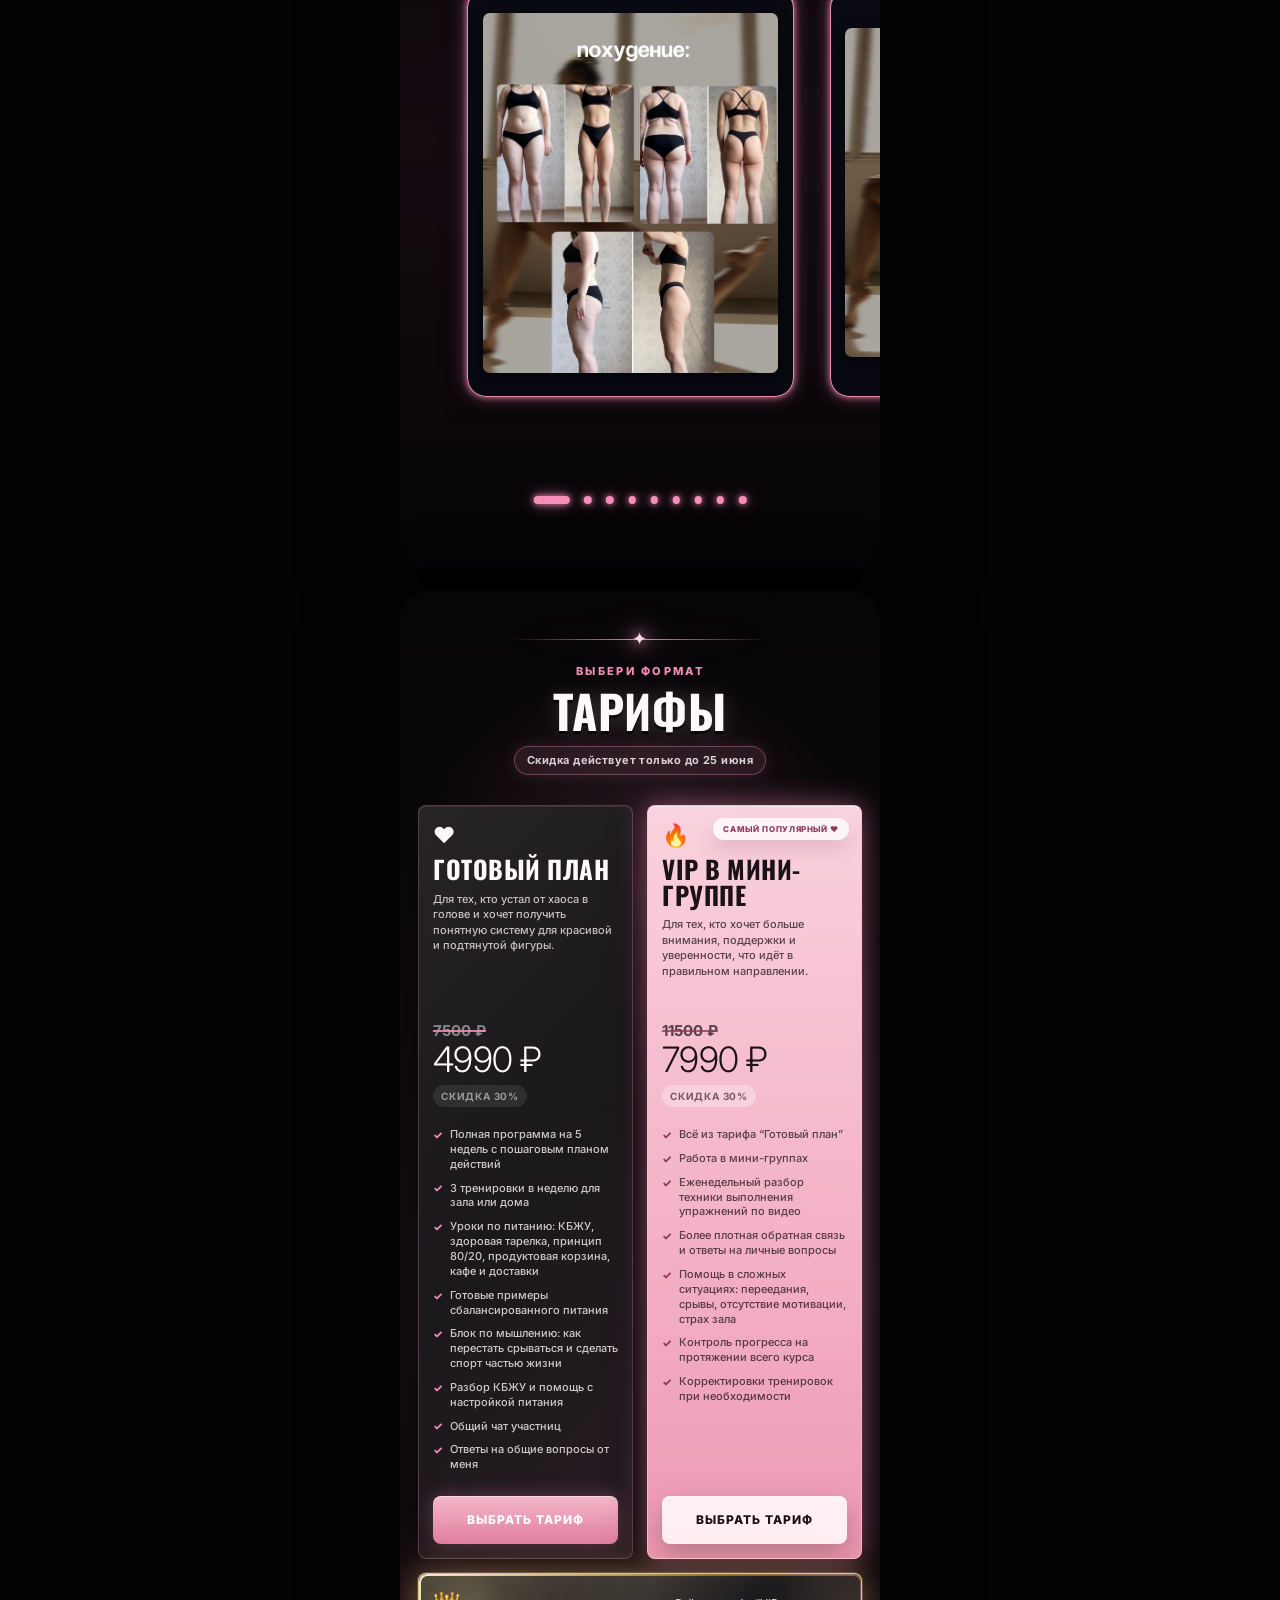
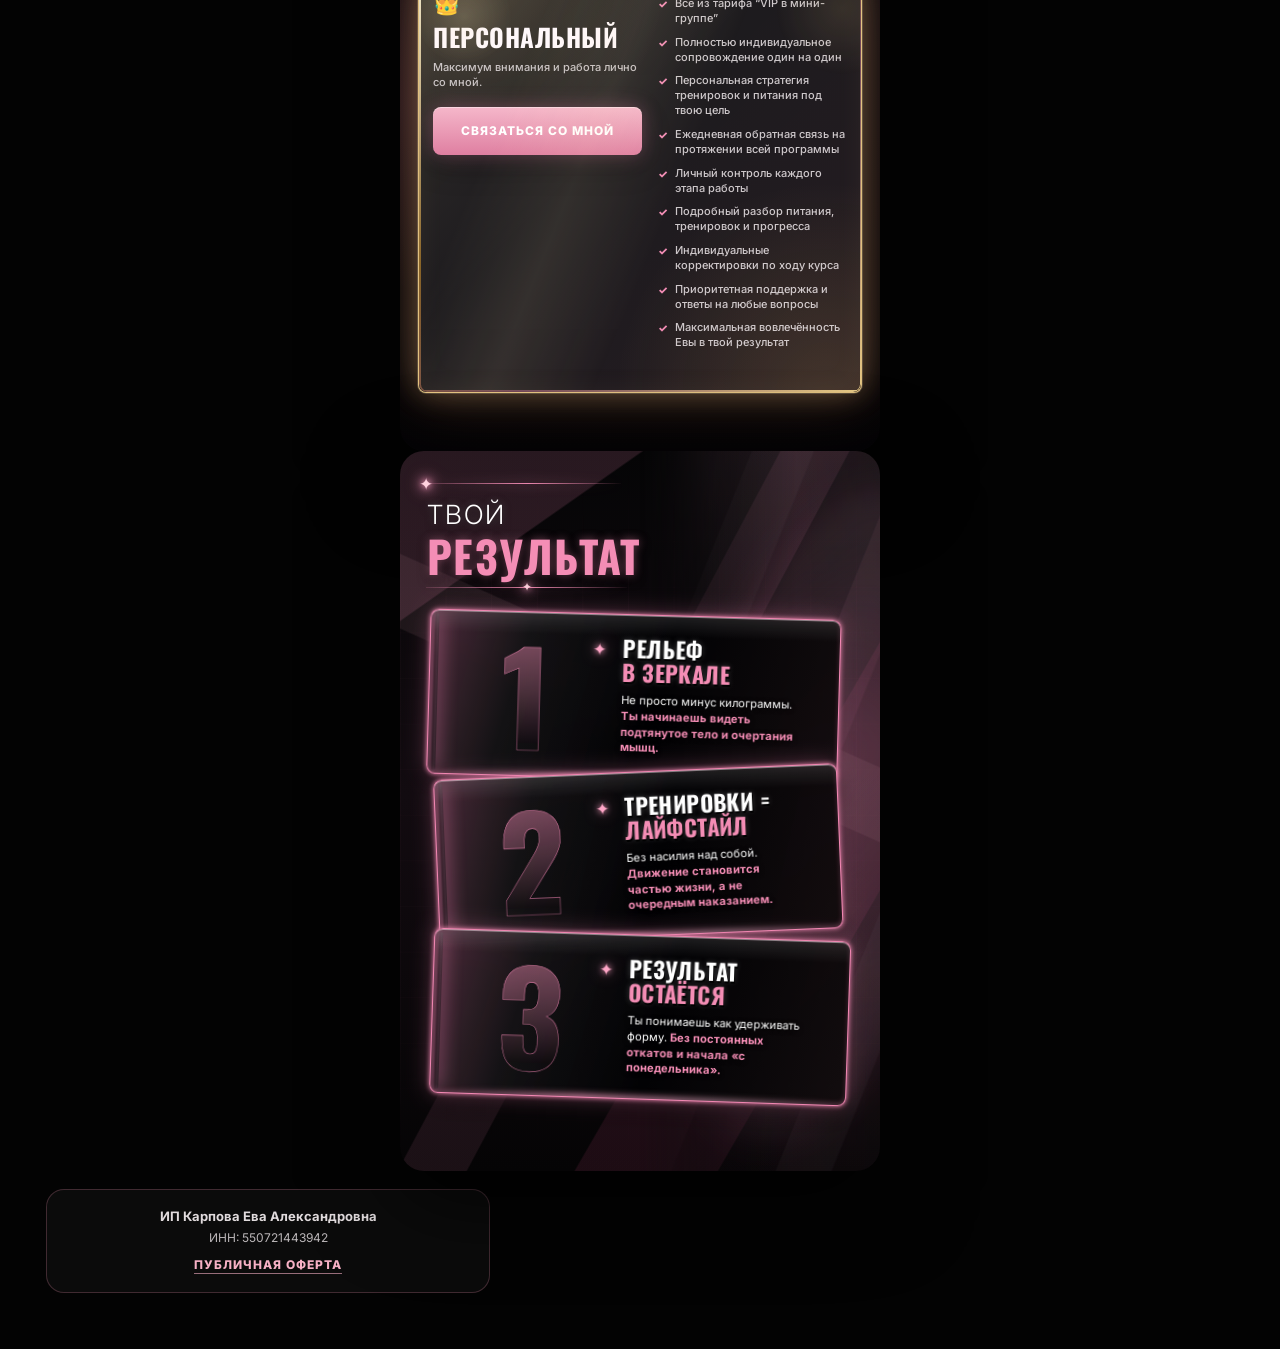
==== commit ede83f52: "Update index.html" ====
--- a/index.html
+++ b/index.html
@@ -567,7 +567,7 @@
               <li>Максимальная вовлечённость Евы в твой результат</li>
             </ul>
 
-            <a class="tariff-card__button" href="https://t.me/karpova_eva" target="_blank" rel="noopener">Связаться со мной</a>
+            <a class="tariff-card__button" href="https://t.me/m/U9UXAtm1MmRi" target="_blank" rel="noopener">Связаться со мной</a>
           </article>
         </div>
       </section>
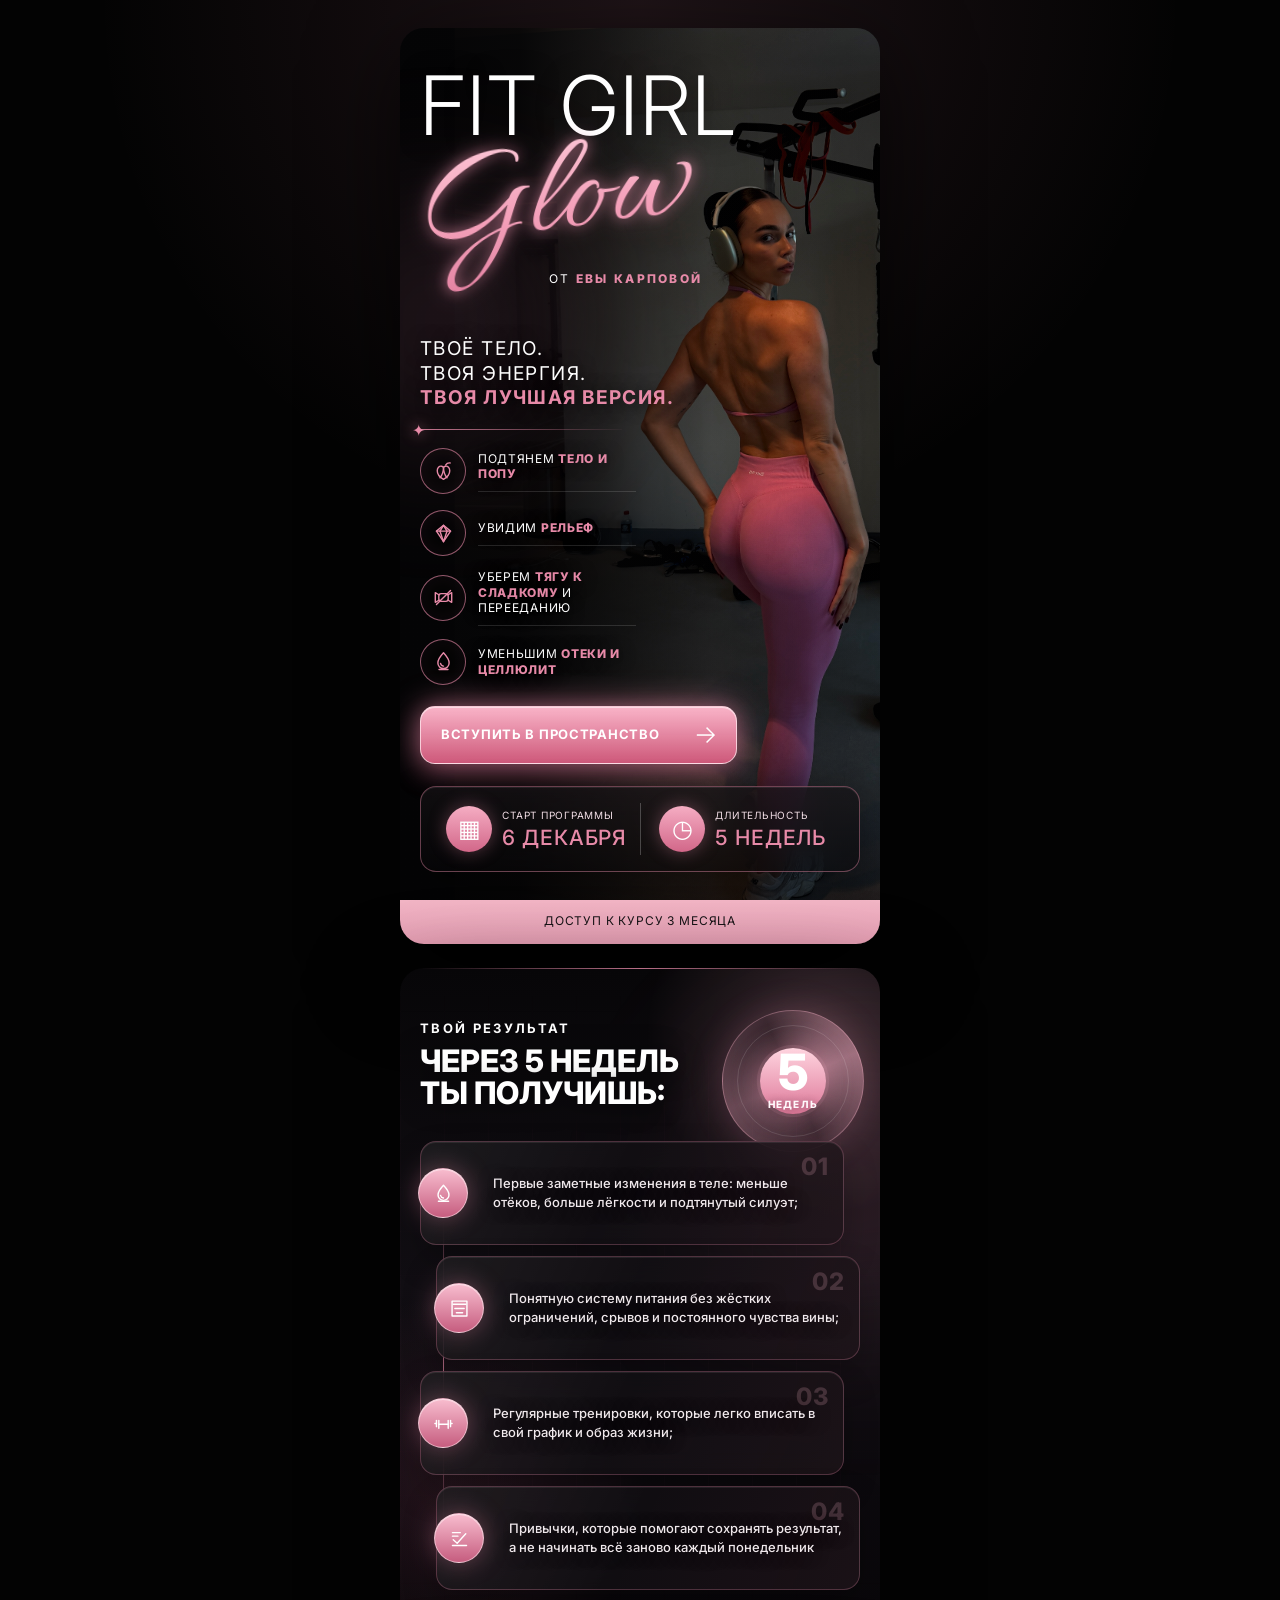
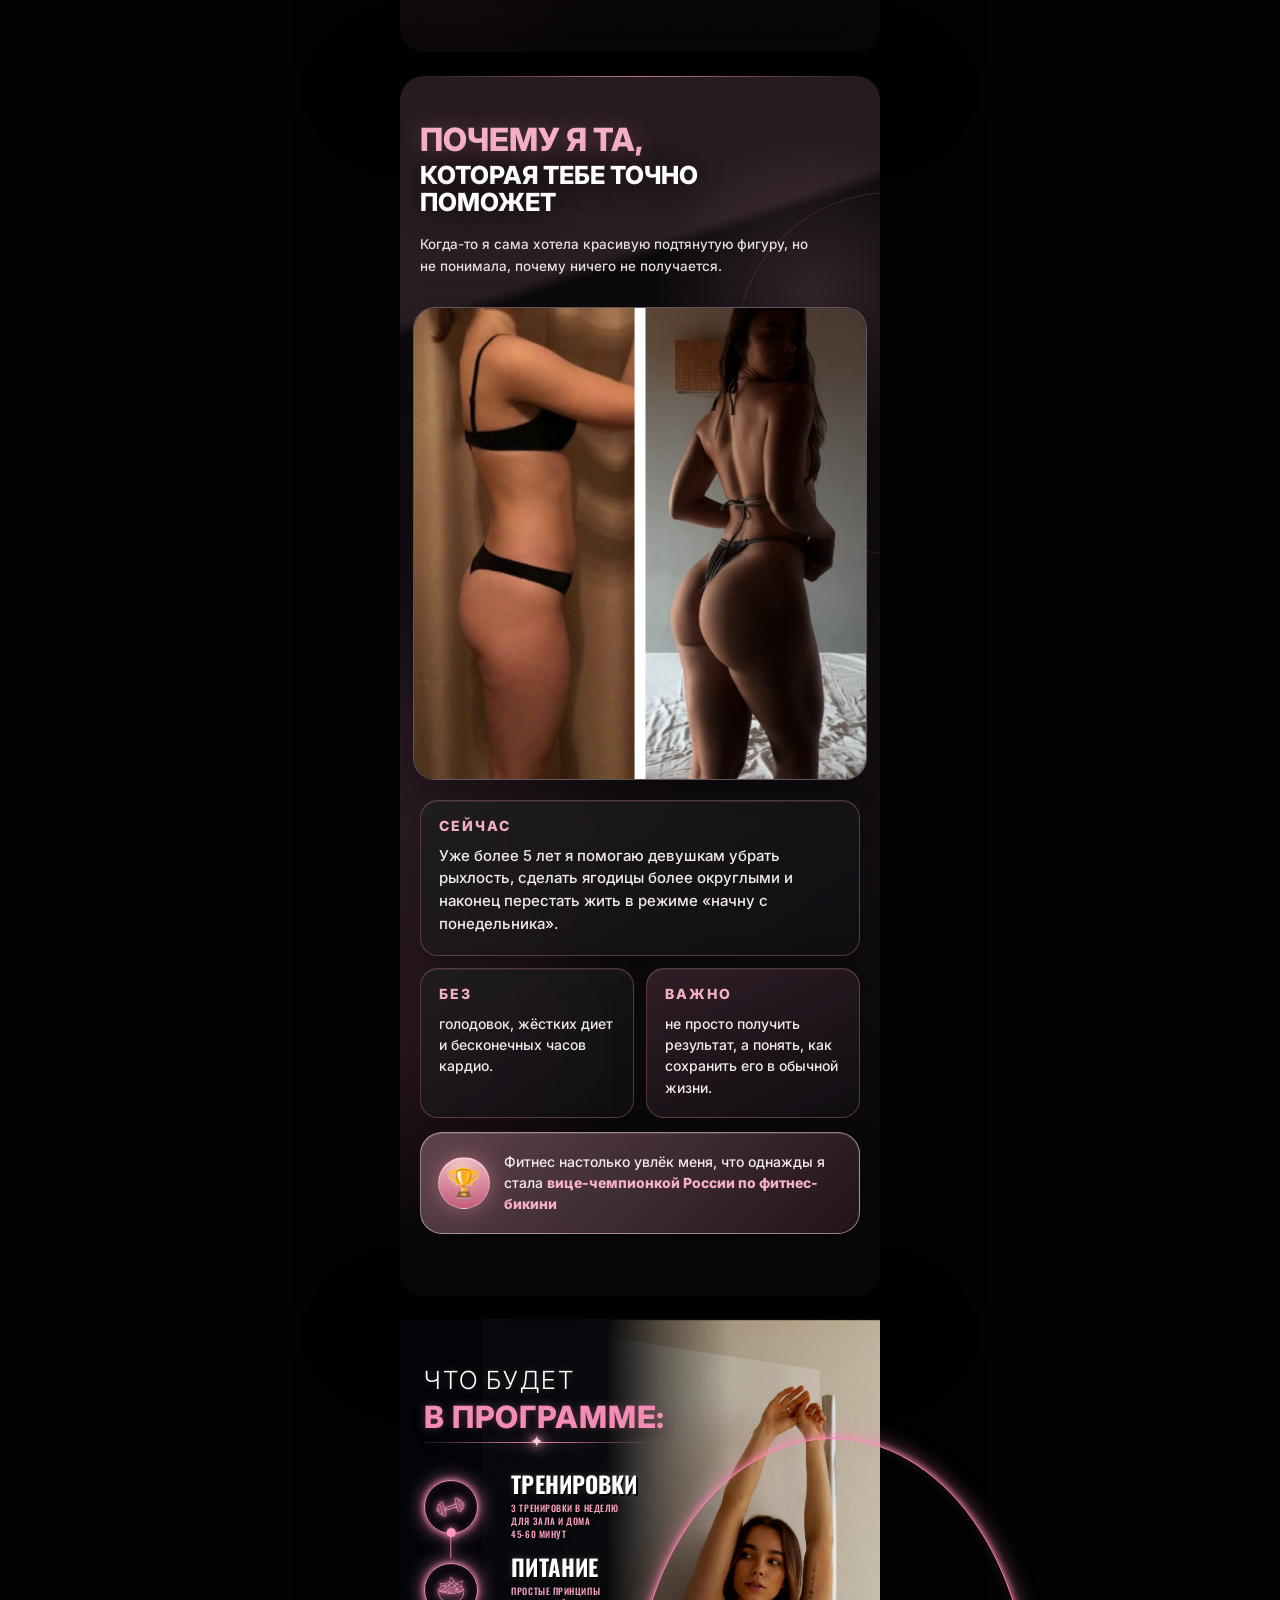
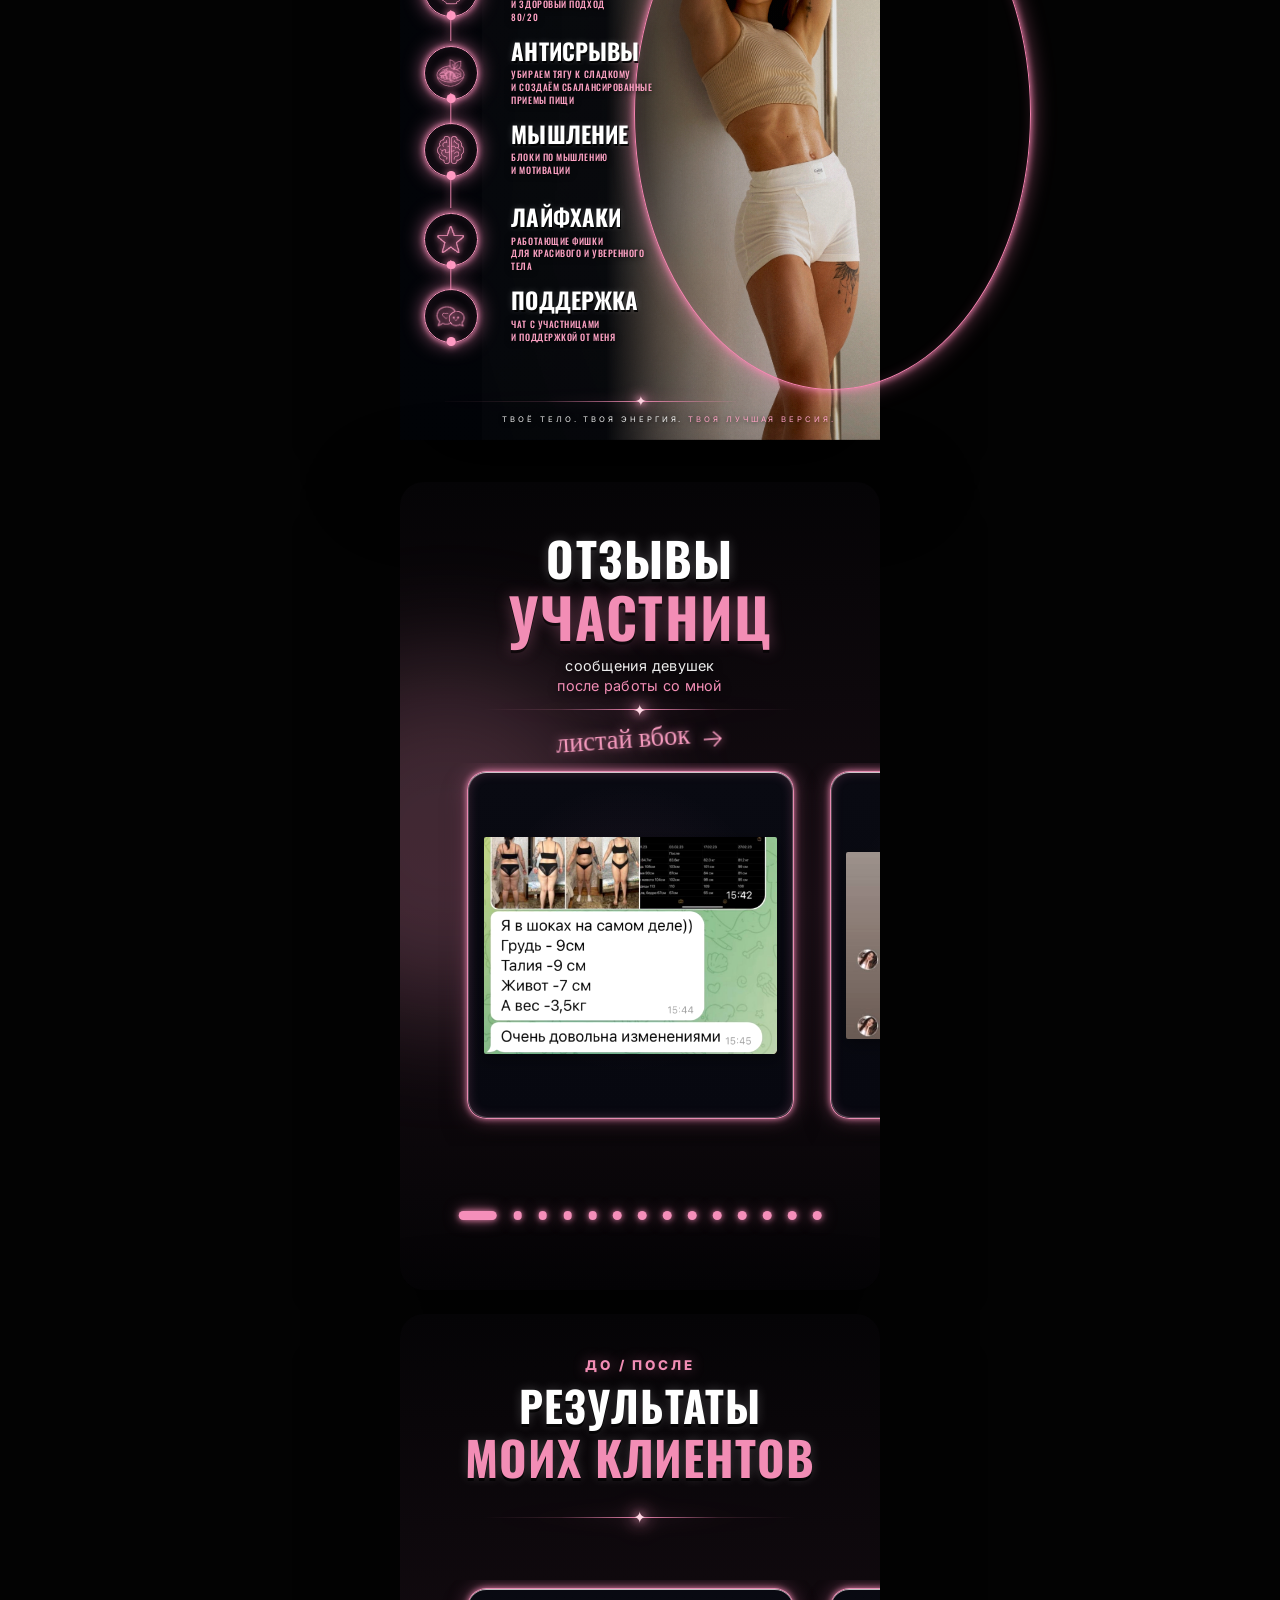
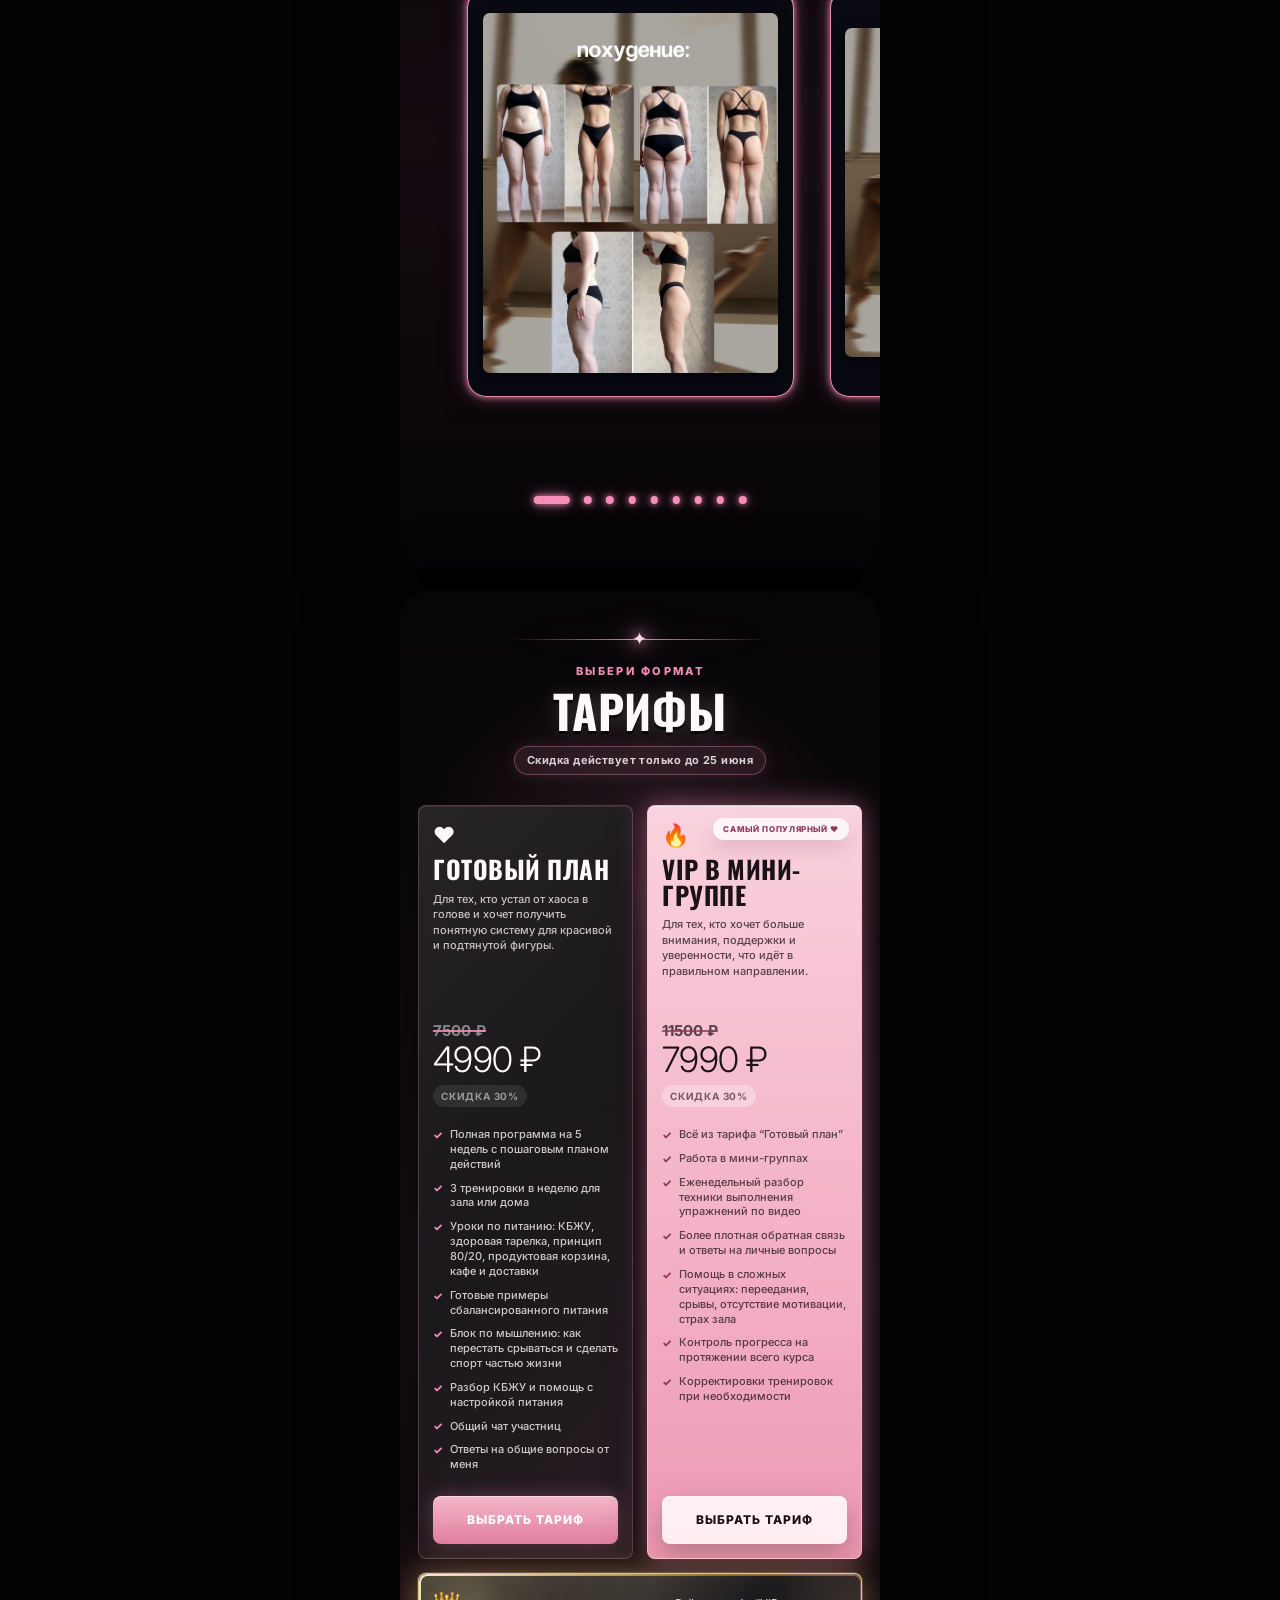
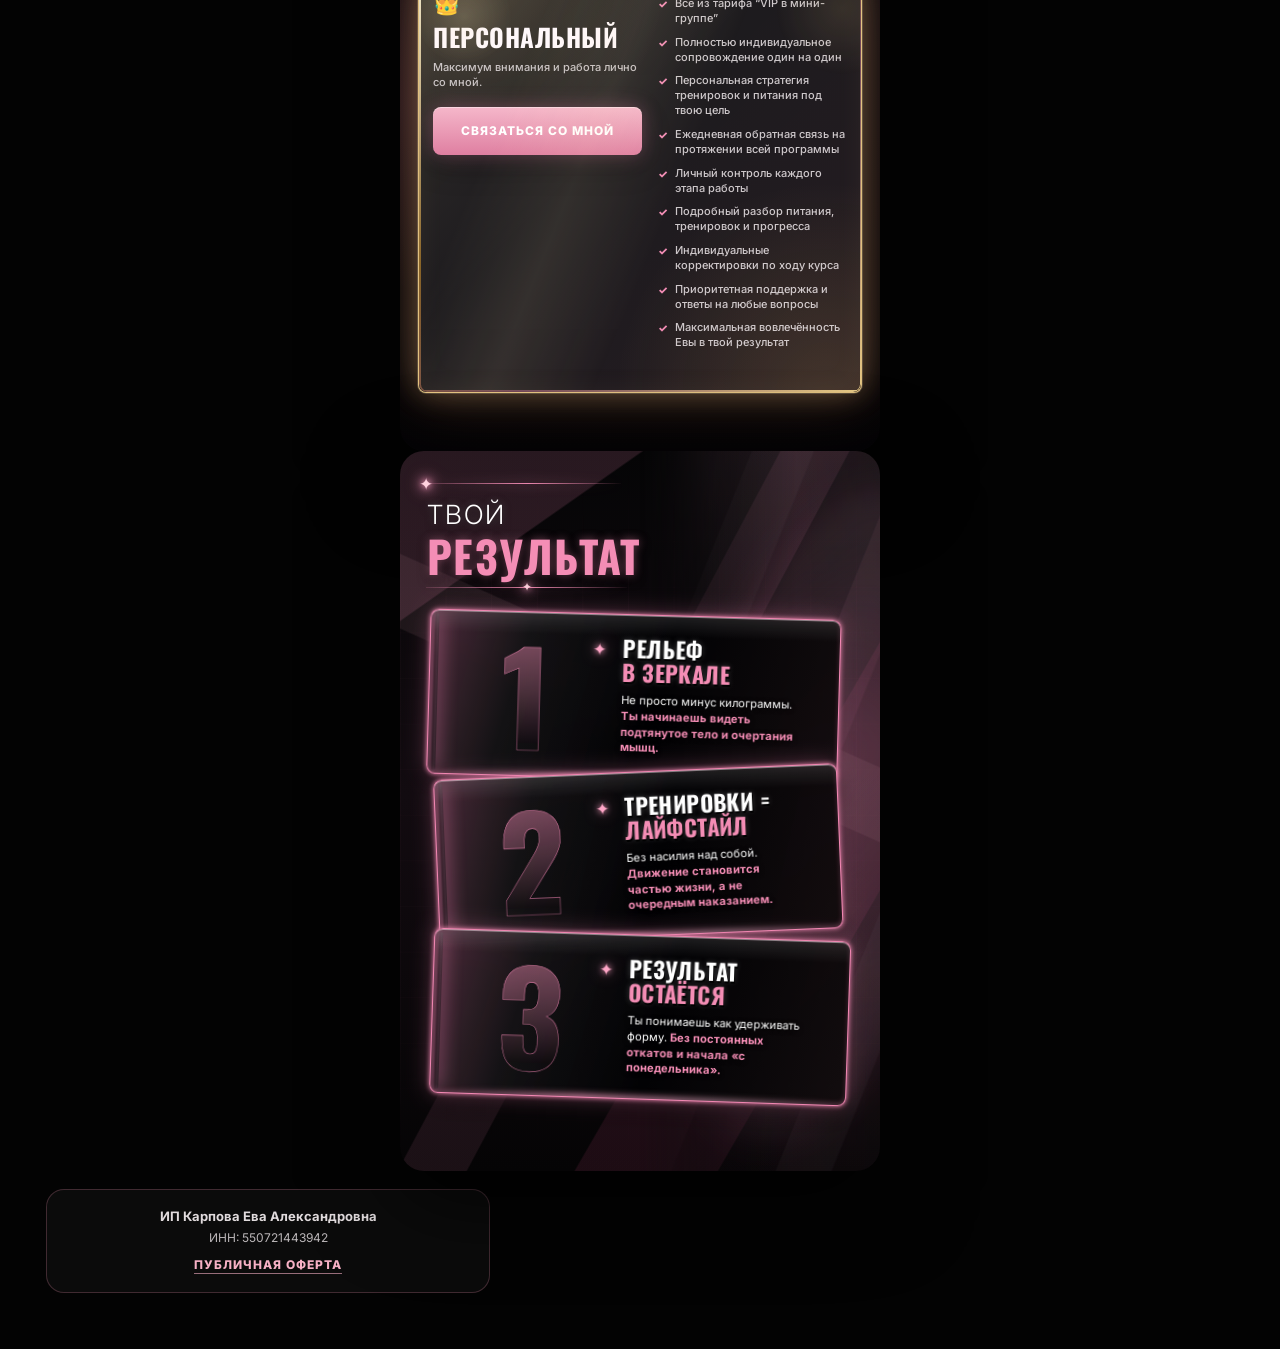
==== commit 1262703b: "Make program start date dynamic" ====
--- a/index.html
+++ b/index.html
@@ -97,7 +97,7 @@
               <span class="program-card__icon" aria-hidden="true">▦</span>
               <div>
                 <p>Старт программы</p>
-                <strong>22 июня</strong>
+                <strong id="start-date">22 июня</strong>
               </div>
             </div>
             <div class="program-card__separator" aria-hidden="true"></div>
@@ -631,6 +631,29 @@
 
     <script>
       (() => {
+        const startDate = document.querySelector("#start-date");
+
+        if (startDate) {
+          const months = [
+            "января",
+            "февраля",
+            "марта",
+            "апреля",
+            "мая",
+            "июня",
+            "июля",
+            "августа",
+            "сентября",
+            "октября",
+            "ноября",
+            "декабря",
+          ];
+          const tomorrow = new Date();
+
+          tomorrow.setDate(tomorrow.getDate() + 1);
+          startDate.textContent = `${tomorrow.getDate()} ${months[tomorrow.getMonth()]}`;
+        }
+
         const lightbox = document.querySelector(".review-lightbox");
         const lightboxImage = document.querySelector(".review-lightbox__image");
         const closeButton = document.querySelector(".review-lightbox__close");
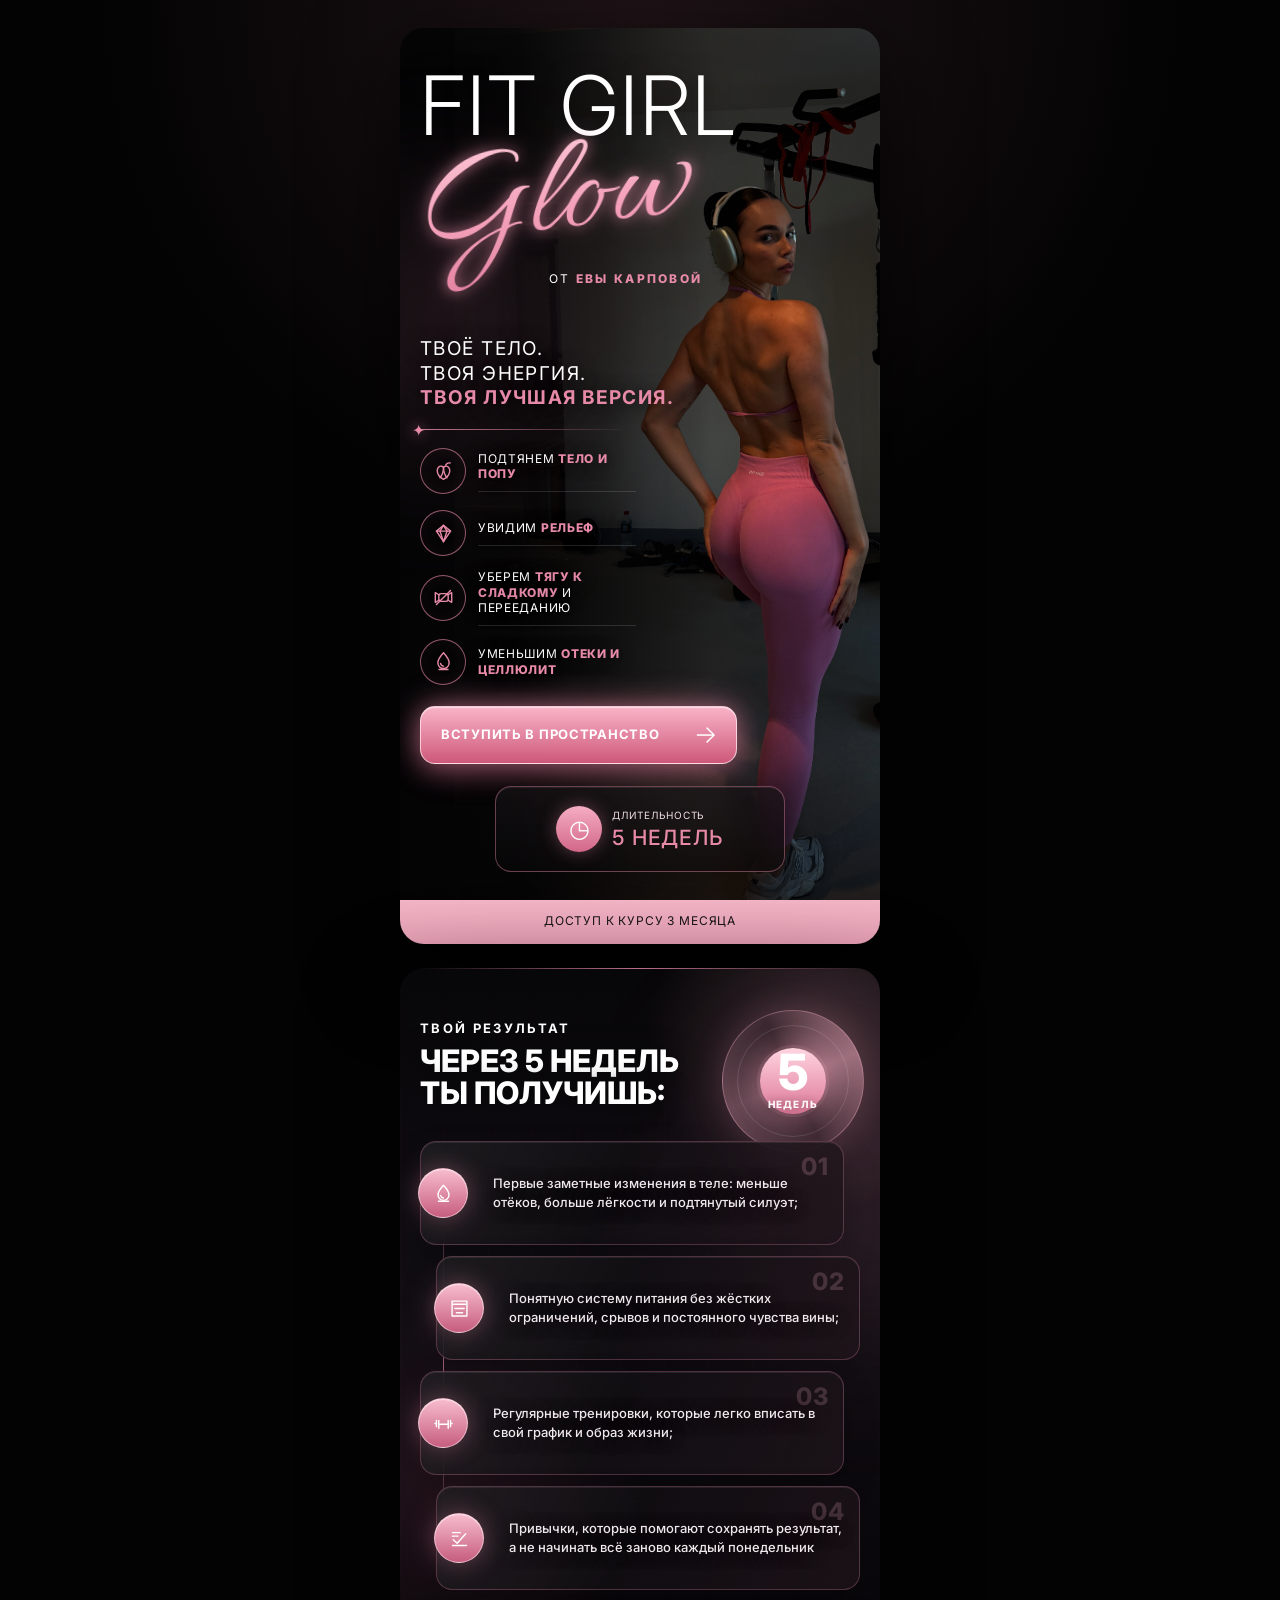
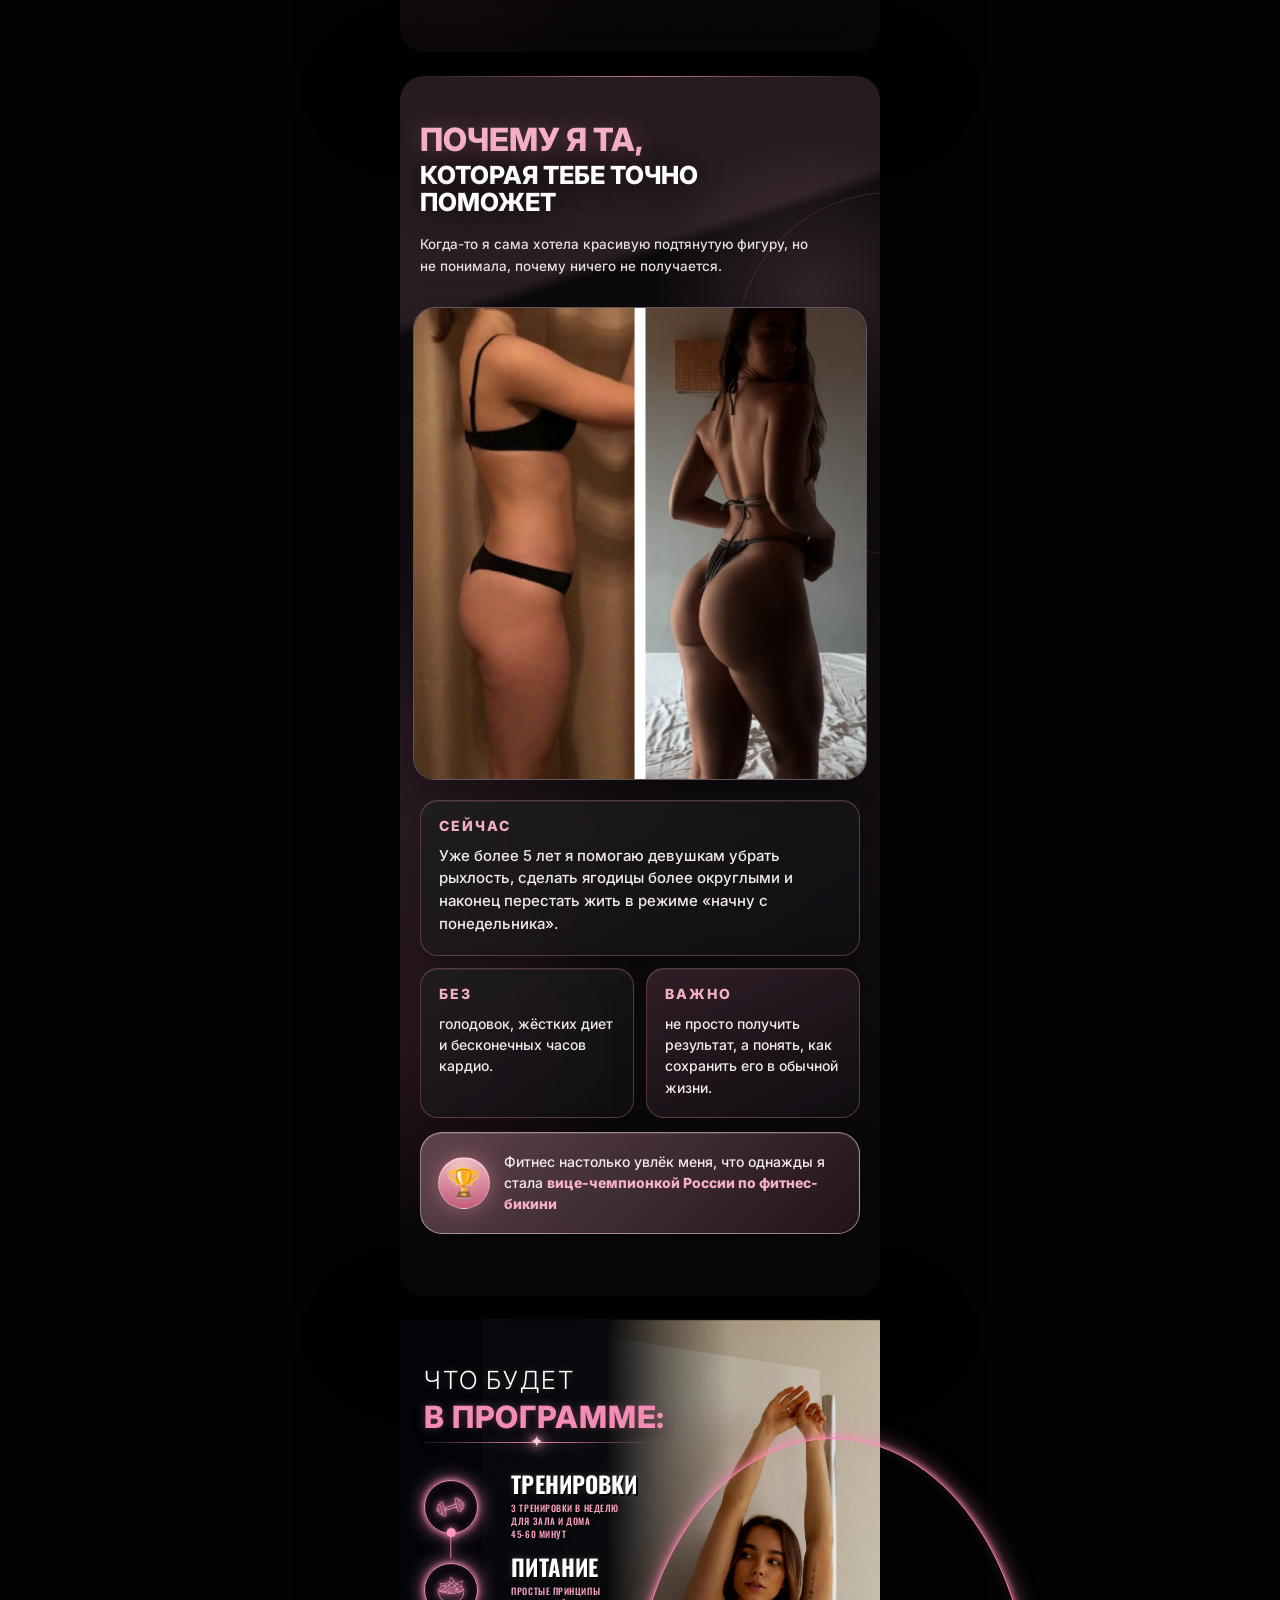
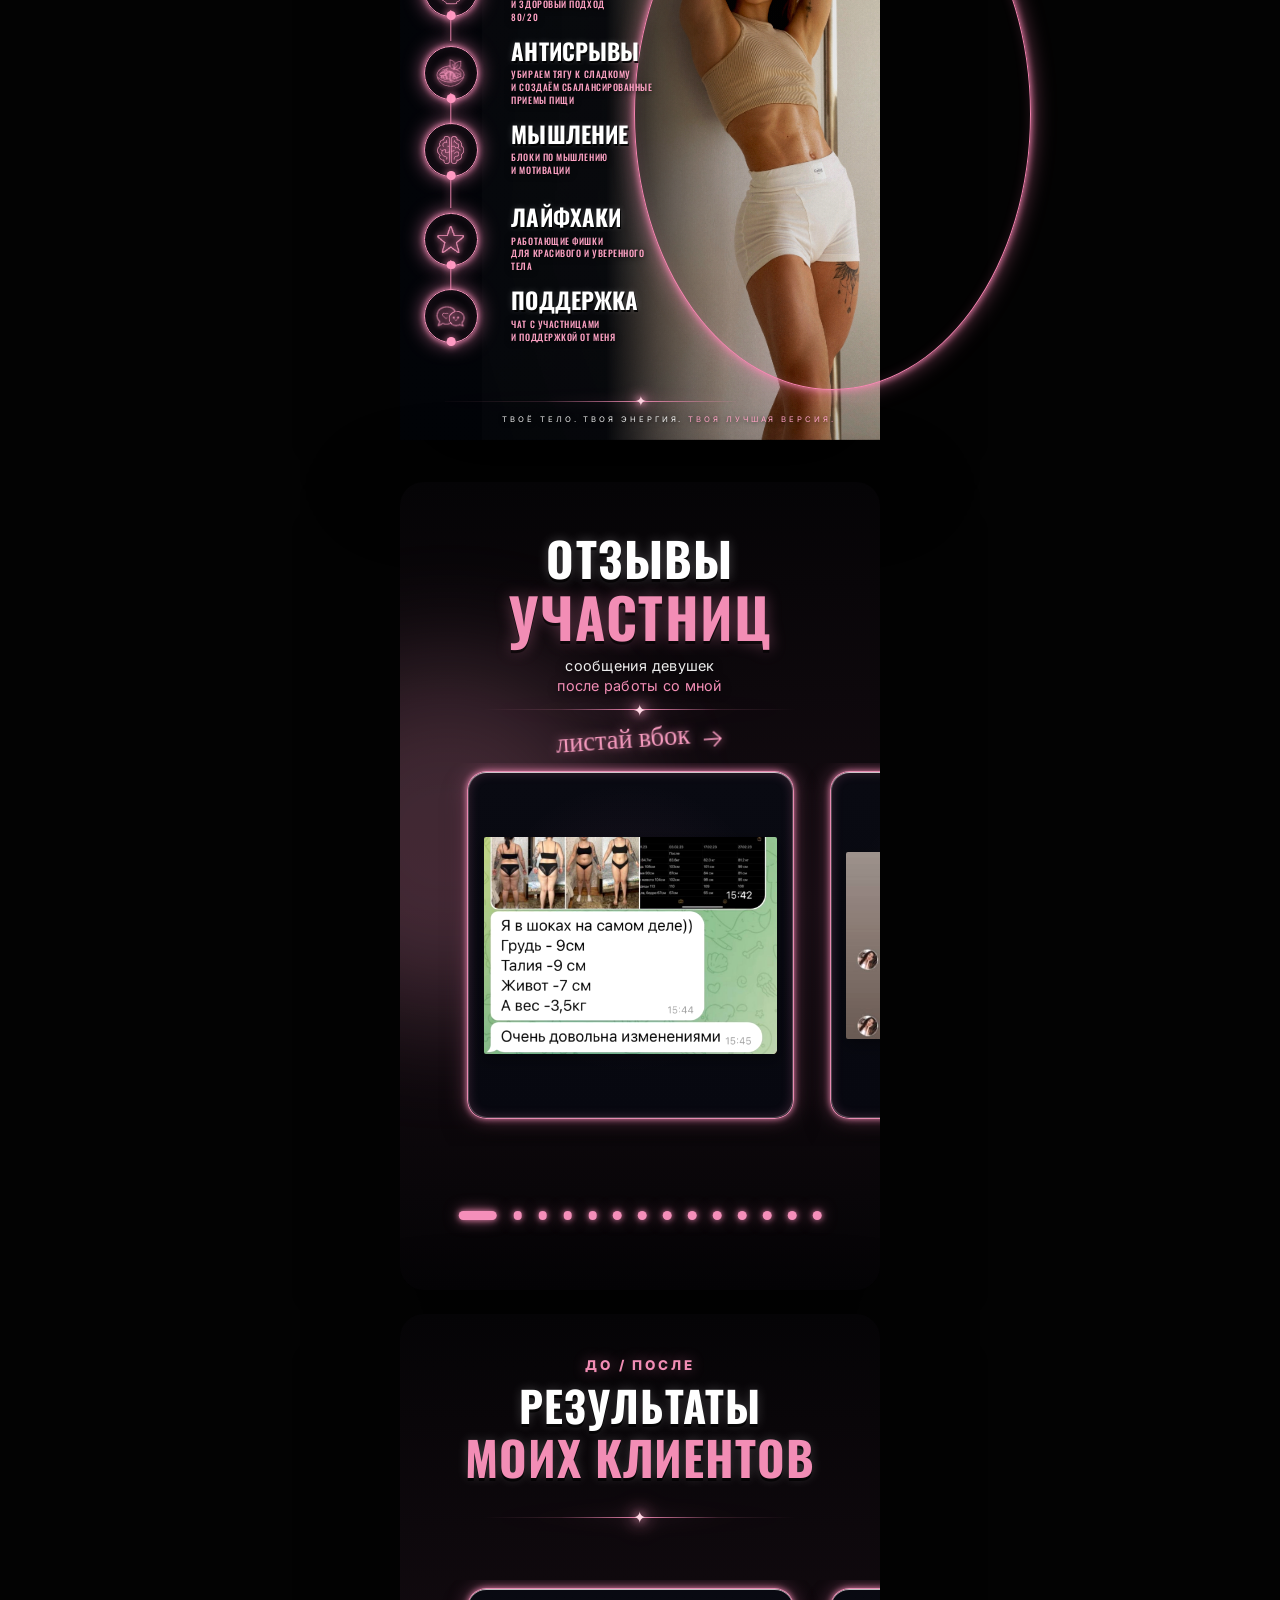
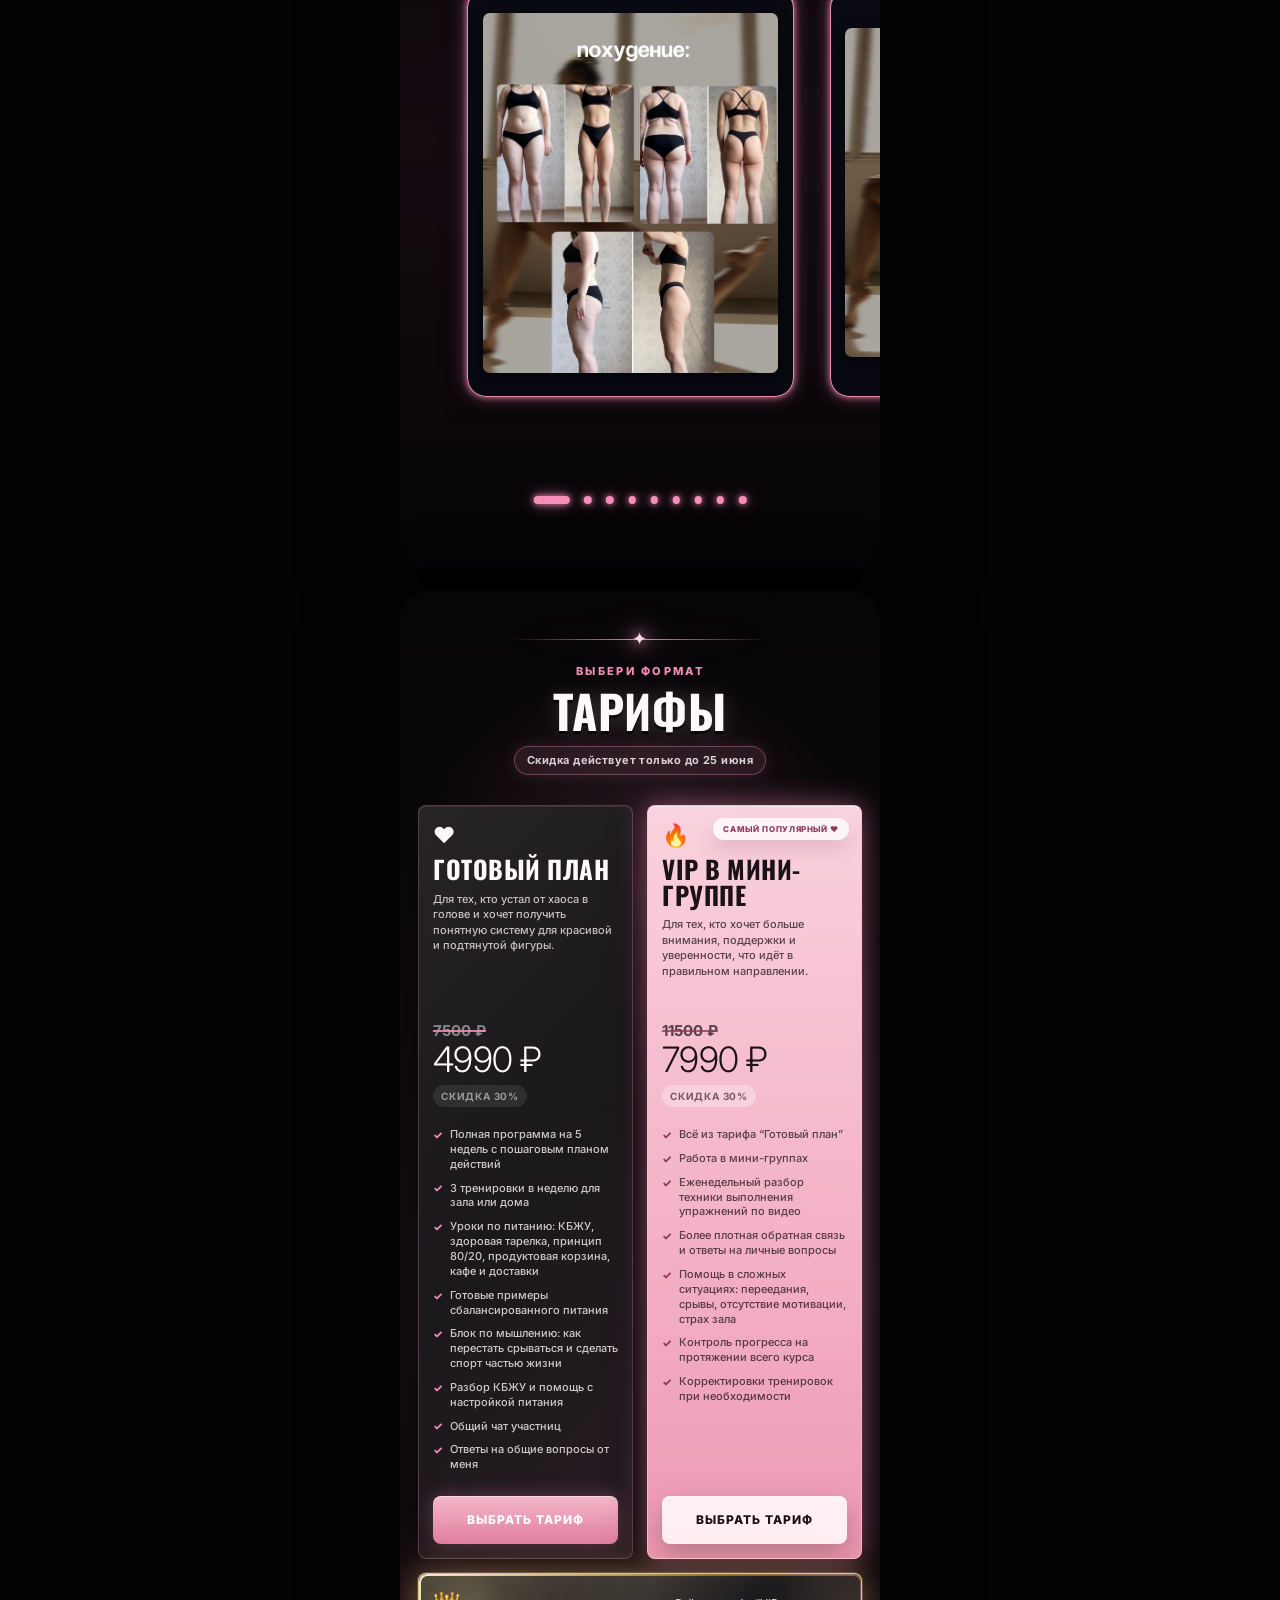
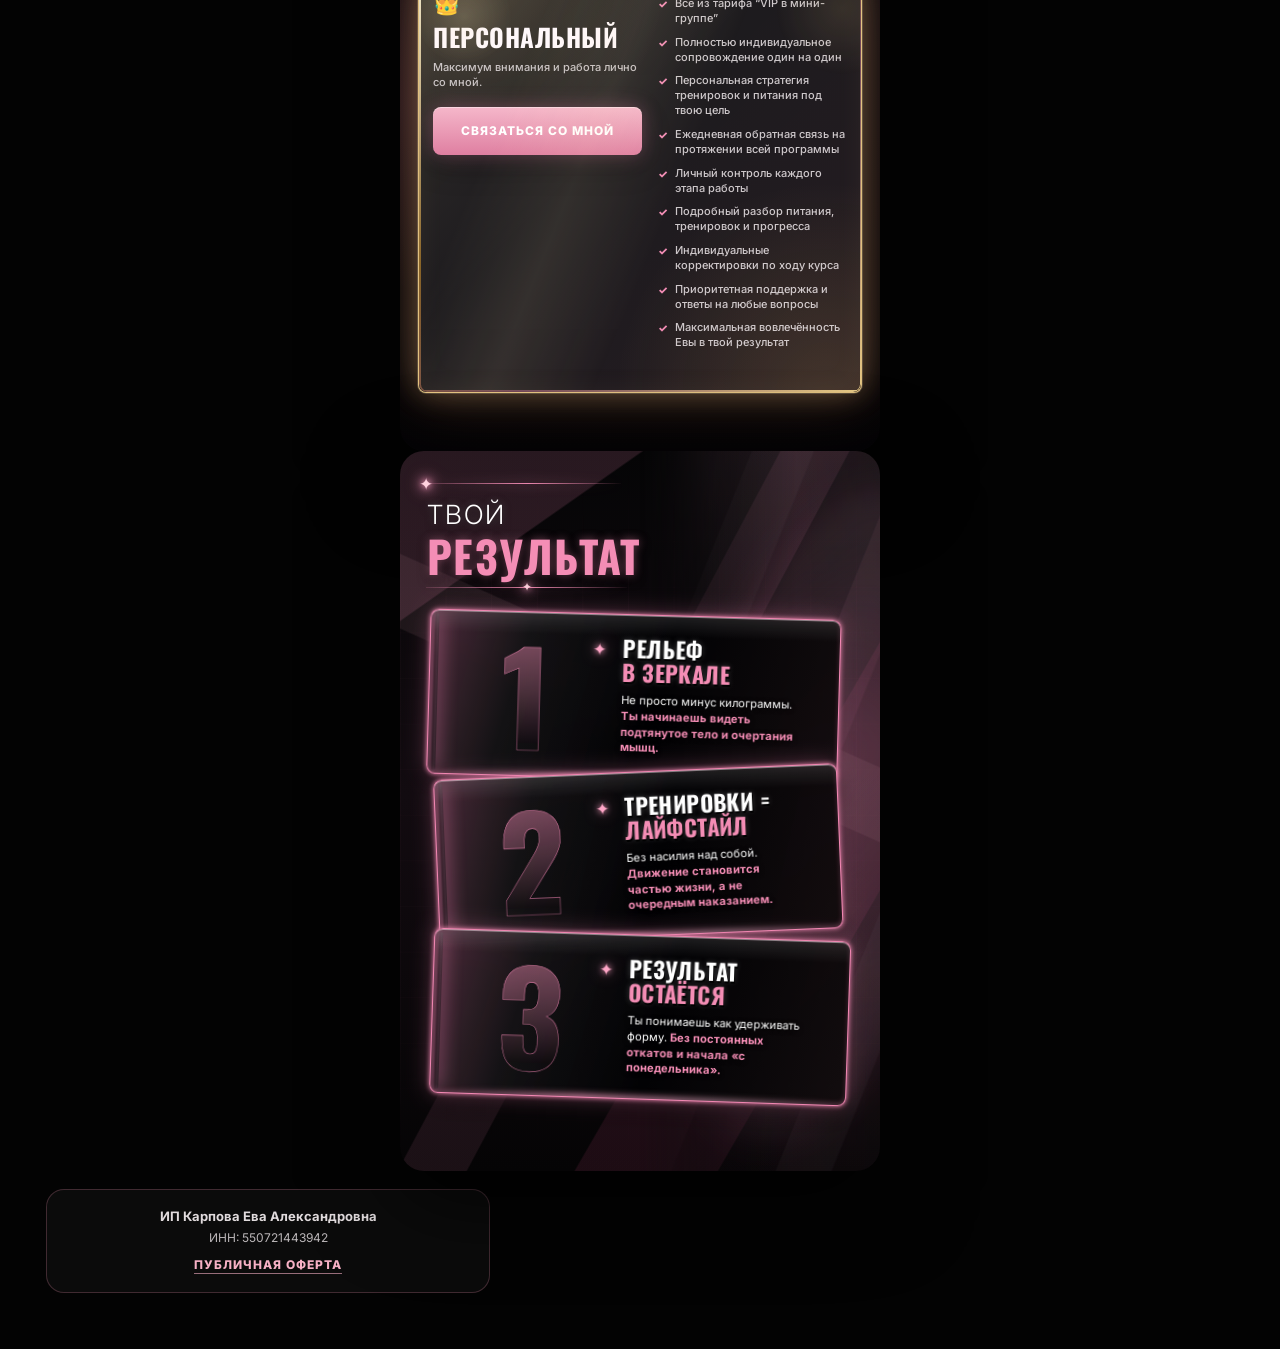
==== commit bb0652a4: "Remove program start date from hero" ====
--- a/index.html
+++ b/index.html
@@ -6,7 +6,7 @@
     <title>Fit Girl Glow - Ева Карпова</title>
     <meta
       name="description"
-      content="Fit Girl Glow от Евы Карповой - новая фитнес-программа. Старт 22 июня, длительность 5 недель."
+      content="Fit Girl Glow от Евы Карповой — фитнес-программа длительностью 5 недель."
     />
     <link rel="preconnect" href="https://fonts.googleapis.com" />
     <link rel="preconnect" href="https://fonts.gstatic.com" crossorigin />
@@ -94,14 +94,6 @@
 
           <div class="program-card" aria-label="Детали программы">
             <div class="program-card__item">
-              <span class="program-card__icon" aria-hidden="true">▦</span>
-              <div>
-                <p>Старт программы</p>
-                <strong id="start-date">22 июня</strong>
-              </div>
-            </div>
-            <div class="program-card__separator" aria-hidden="true"></div>
-            <div class="program-card__item">
               <span class="program-card__icon" aria-hidden="true">◷</span>
               <div>
                 <p>Длительность</p>
@@ -631,29 +623,6 @@
 
     <script>
       (() => {
-        const startDate = document.querySelector("#start-date");
-
-        if (startDate) {
-          const months = [
-            "января",
-            "февраля",
-            "марта",
-            "апреля",
-            "мая",
-            "июня",
-            "июля",
-            "августа",
-            "сентября",
-            "октября",
-            "ноября",
-            "декабря",
-          ];
-          const tomorrow = new Date();
-
-          tomorrow.setDate(tomorrow.getDate() + 1);
-          startDate.textContent = `${tomorrow.getDate()} ${months[tomorrow.getMonth()]}`;
-        }
-
         const lightbox = document.querySelector(".review-lightbox");
         const lightboxImage = document.querySelector(".review-lightbox__image");
         const closeButton = document.querySelector(".review-lightbox__close");
--- a/styles.css
+++ b/styles.css
@@ -364,13 +364,14 @@
 }
 
 .program-card {
-  width: 100%;
+  width: min(100%, 290px);
   min-height: 86px;
   margin-top: 22px;
+  align-self: center;
   padding: 13px;
-  display: grid;
-  grid-template-columns: 1fr 1px 1fr;
+  display: flex;
   align-items: center;
+  justify-content: center;
   border: 1px solid rgba(231, 138, 168, 0.42);
   border-radius: 16px;
   background: linear-gradient(180deg, rgba(22, 19, 22, 0.66), rgba(8, 7, 9, 0.55));
@@ -420,12 +421,6 @@
   letter-spacing: 0.04em;
   text-transform: uppercase;
   white-space: nowrap;
-}
-
-.program-card__separator {
-  width: 1px;
-  height: 52px;
-  background: rgba(255, 255, 255, 0.23);
 }
 
 .topic-line {
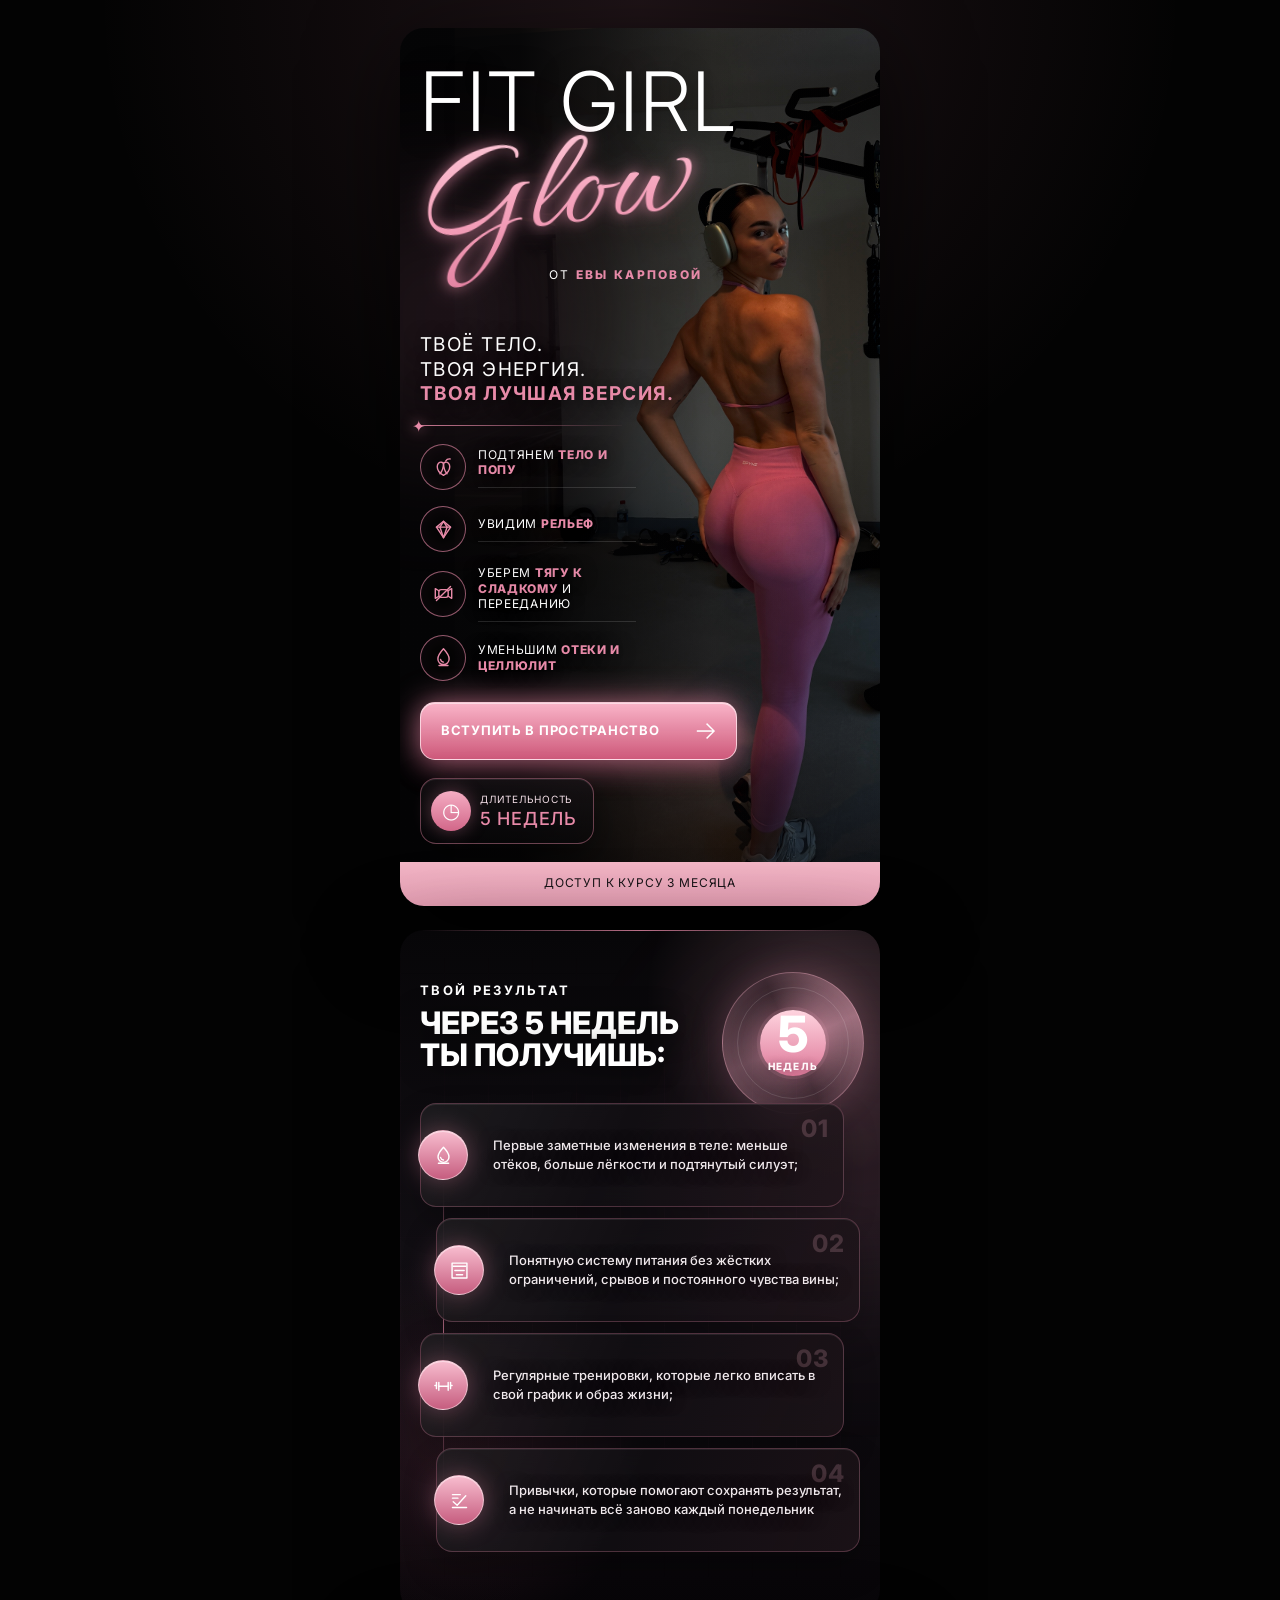
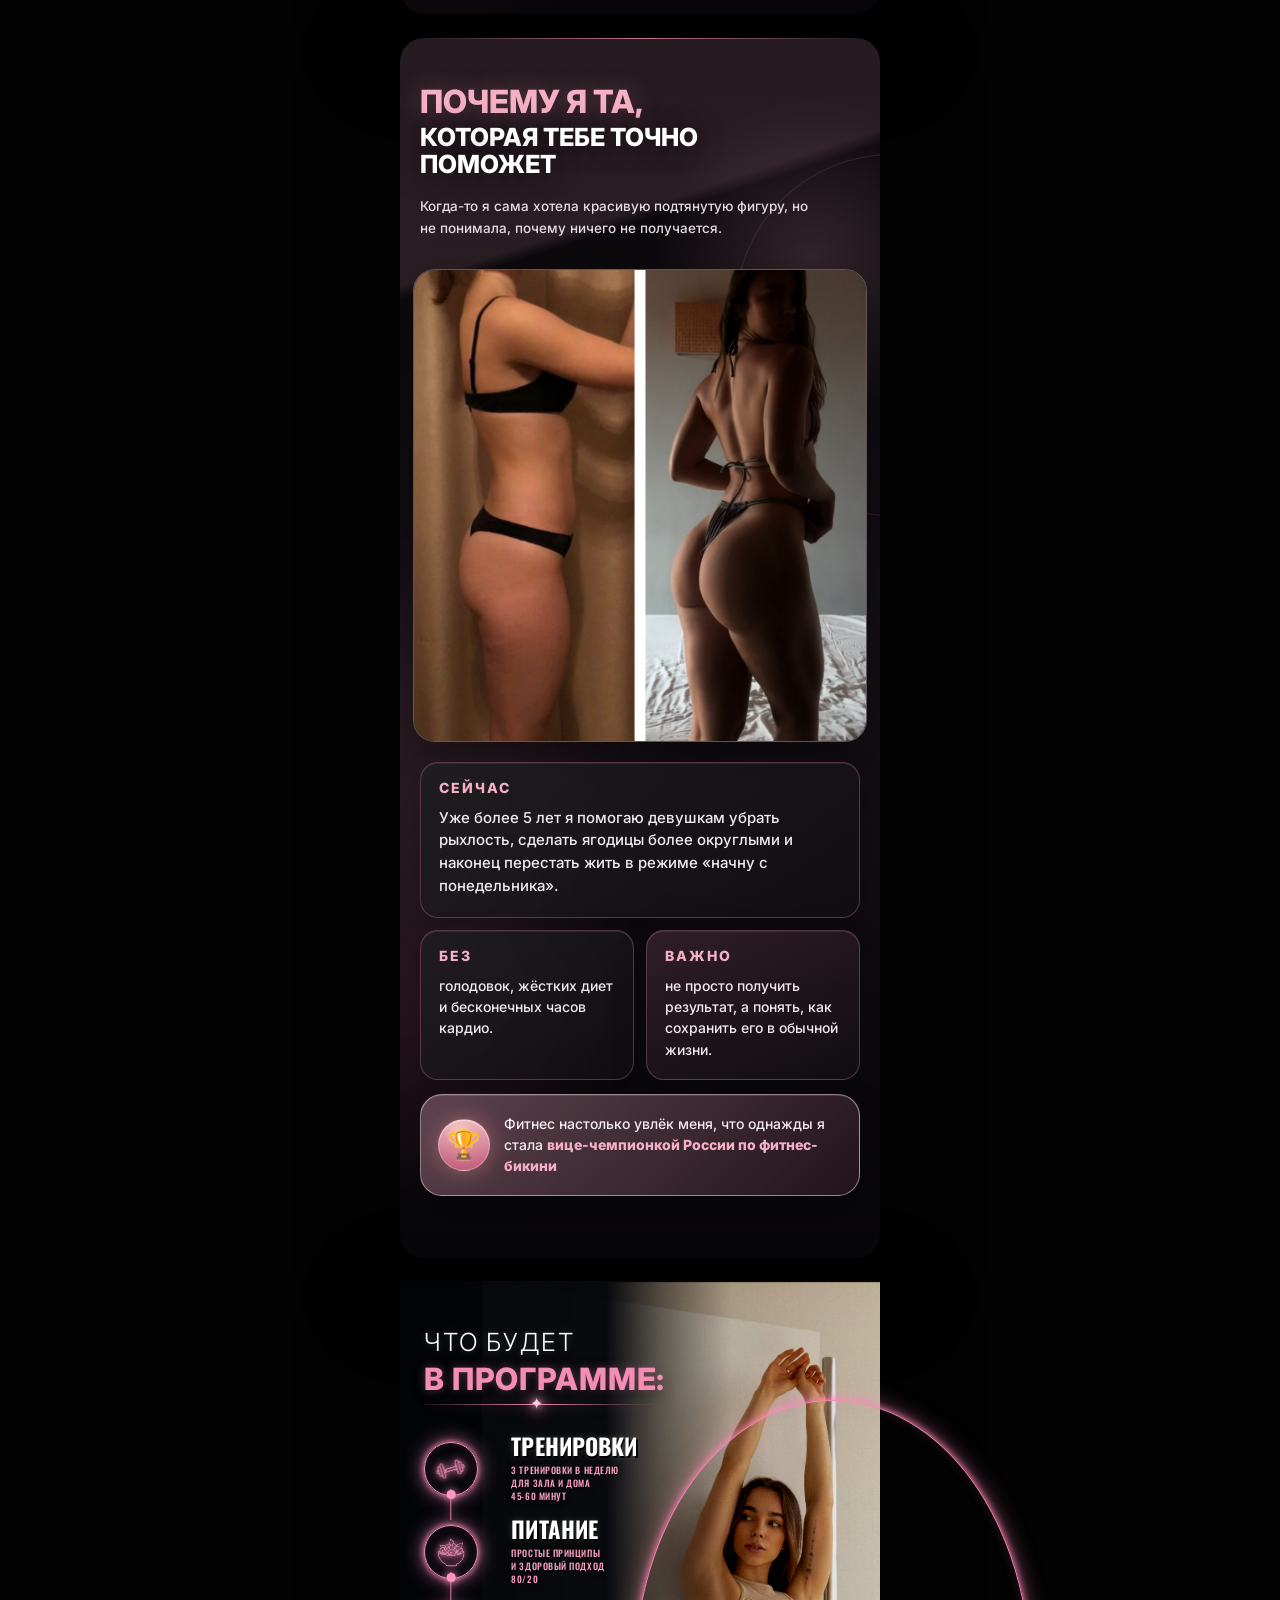
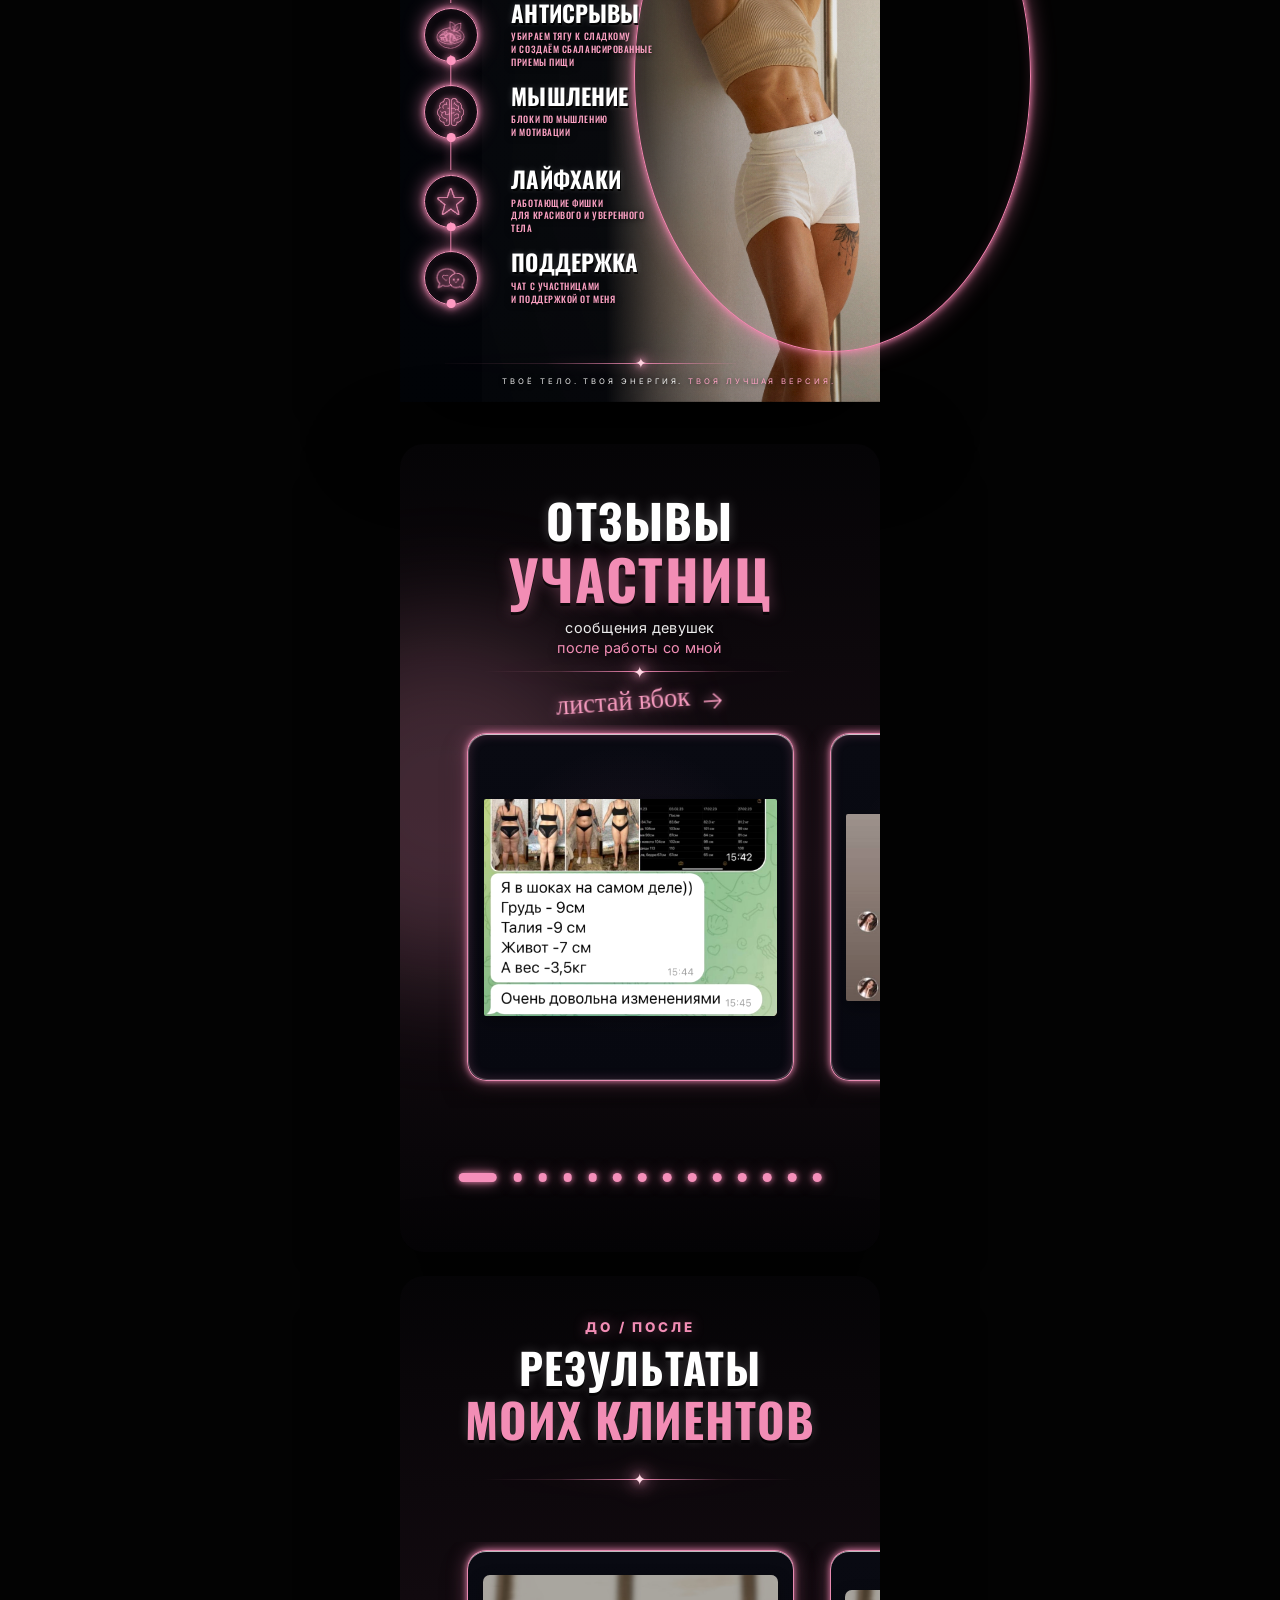
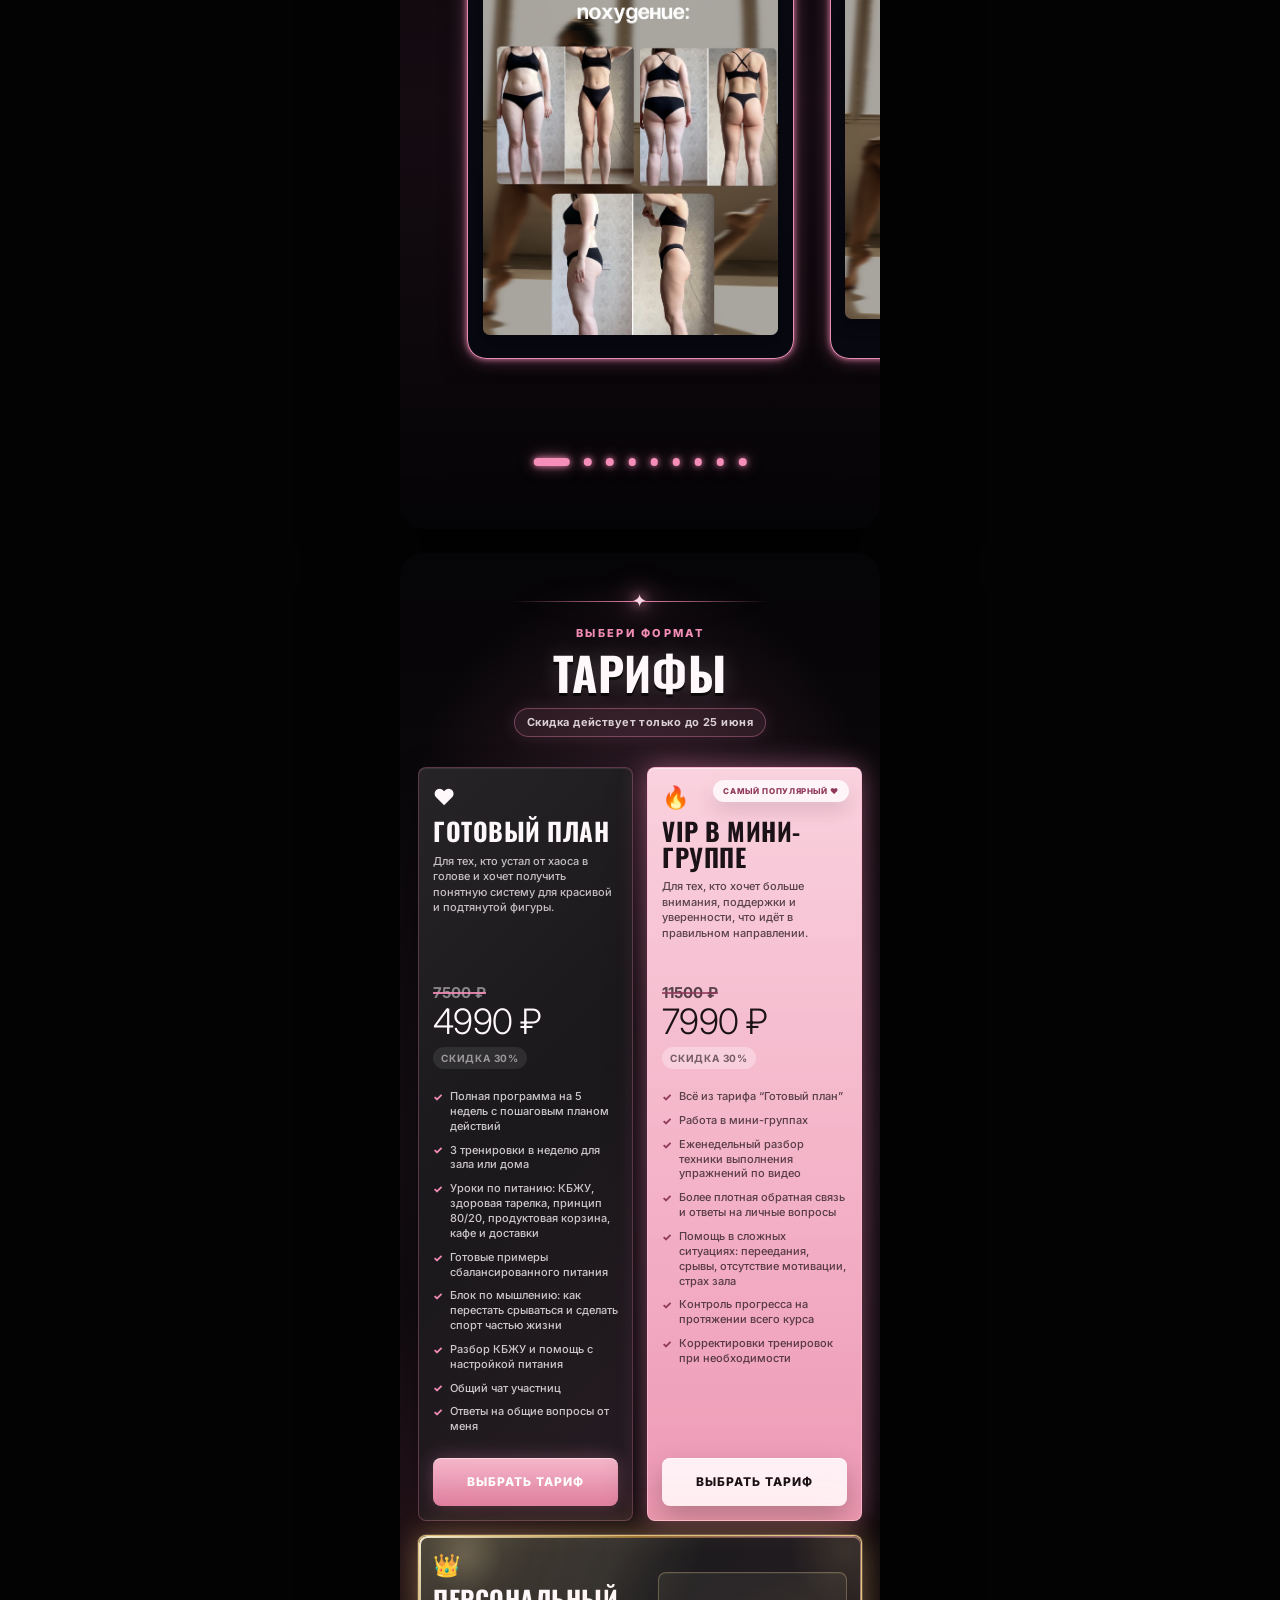
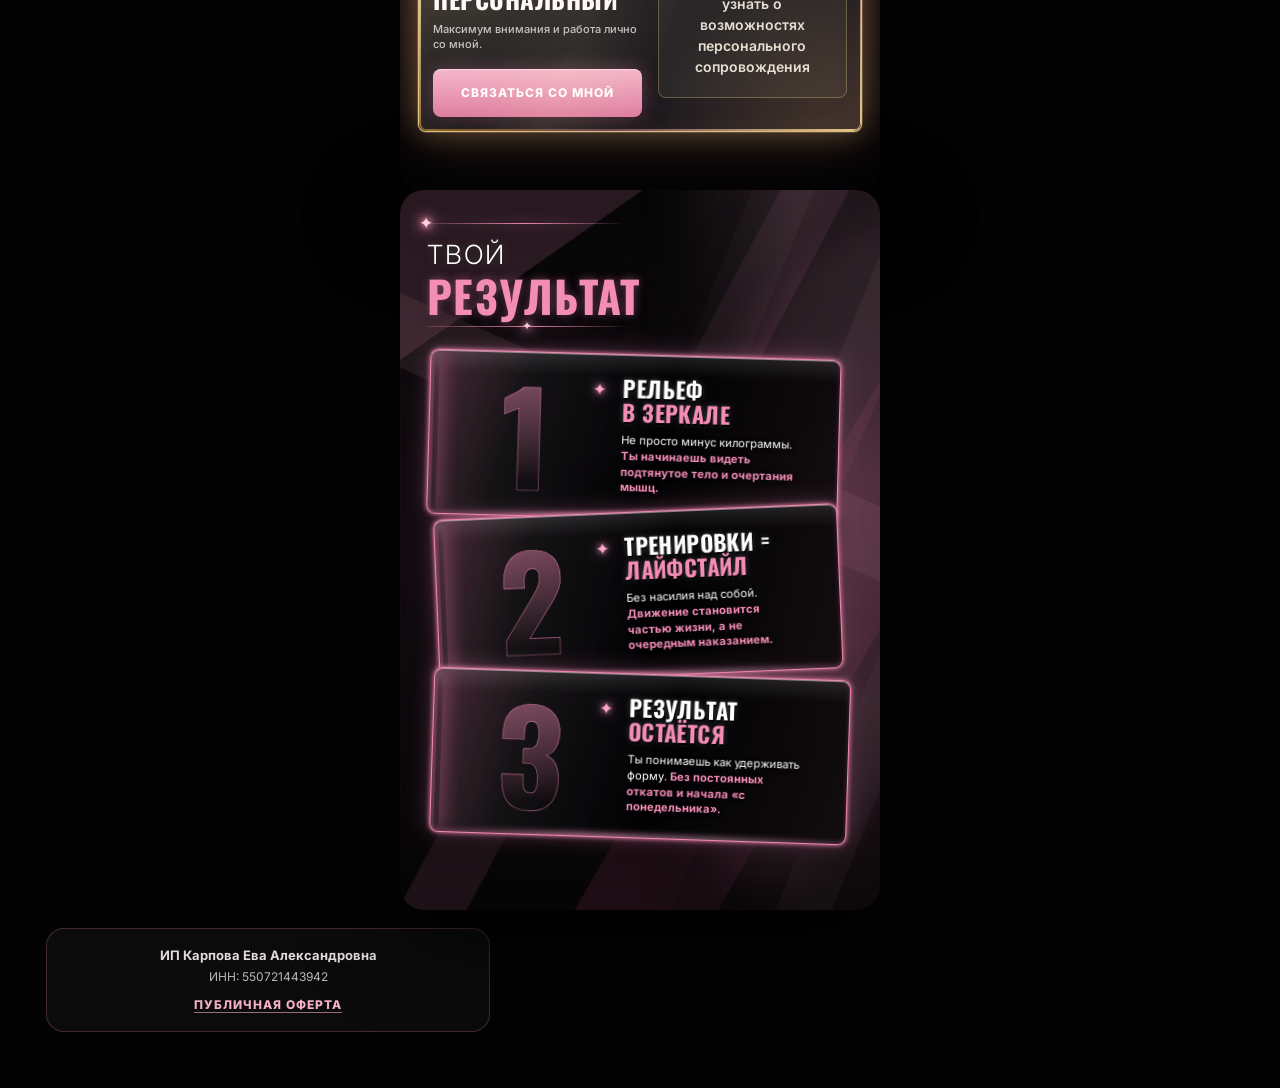
==== commit b6f9d4c4: "Update personal tariff details" ====
--- a/index.html
+++ b/index.html
@@ -547,19 +547,9 @@
               <p>Максимум внимания и работа лично со мной.</p>
             </div>
 
-            <ul class="tariff-card__list tariff-card__list--columns">
-              <li>Всё из тарифа “VIP в мини-группе”</li>
-              <li>Полностью индивидуальное сопровождение один на один</li>
-              <li>Персональная стратегия тренировок и питания под твою цель</li>
-              <li>Ежедневная обратная связь на протяжении всей программы</li>
-              <li>Личный контроль каждого этапа работы</li>
-              <li>Подробный разбор питания, тренировок и прогресса</li>
-              <li>Индивидуальные корректировки по ходу курса</li>
-              <li>Приоритетная поддержка и ответы на любые вопросы</li>
-              <li>Максимальная вовлечённость Евы в твой результат</li>
-            </ul>
-
-            <a class="tariff-card__button" href="https://t.me/m/U9UXAtm1MmRi" target="_blank" rel="noopener">Связаться со мной</a>
+            <p class="tariff-card__personal-copy">узнать о возможностях персонального сопровождения</p>
+
+            <a class="tariff-card__button" href="https://t.me/m/Naaw4XFoOWYy" target="_blank" rel="noopener">Связаться со мной</a>
           </article>
         </div>
       </section>
--- a/styles.css
+++ b/styles.css
@@ -51,7 +51,6 @@
   position: relative;
   width: 100%;
   max-width: 480px;
-  min-height: 100svh;
   overflow: hidden;
   isolation: isolate;
   background: #070608;
@@ -101,8 +100,7 @@
 .hero__content {
   position: relative;
   z-index: 2;
-  min-height: calc(100svh - 44px);
-  padding: 30px 20px 72px;
+  padding: 26px 20px 62px;
   display: flex;
   flex-direction: column;
   align-items: flex-start;
@@ -364,14 +362,14 @@
 }
 
 .program-card {
-  width: min(100%, 290px);
-  min-height: 86px;
-  margin-top: 22px;
-  align-self: center;
-  padding: 13px;
+  width: max-content;
+  min-height: 66px;
+  margin-top: 18px;
+  align-self: flex-start;
+  padding: 9px 16px 9px 10px;
   display: flex;
   align-items: center;
-  justify-content: center;
+  justify-content: flex-start;
   border: 1px solid rgba(231, 138, 168, 0.42);
   border-radius: 16px;
   background: linear-gradient(180deg, rgba(22, 19, 22, 0.66), rgba(8, 7, 9, 0.55));
@@ -385,20 +383,20 @@
   min-width: 0;
   display: flex;
   align-items: center;
-  justify-content: center;
-  gap: 10px;
+  justify-content: flex-start;
+  gap: 9px;
 }
 
 .program-card__icon {
-  flex: 0 0 46px;
-  width: 46px;
-  height: 46px;
+  flex: 0 0 40px;
+  width: 40px;
+  height: 40px;
   display: grid;
   place-items: center;
   border-radius: 50%;
   background: linear-gradient(180deg, #f5adc3, #d26789);
   color: #ffffff;
-  font-size: 24px;
+  font-size: 21px;
   box-shadow: 0 0 18px rgba(231, 138, 168, 0.36);
 }
 
@@ -413,9 +411,9 @@
 
 .program-card strong {
   display: block;
-  margin-top: 6px;
+  margin-top: 4px;
   color: var(--pink);
-  font-size: 21px;
+  font-size: 18px;
   font-weight: 500;
   line-height: 1;
   letter-spacing: 0.04em;
@@ -1243,8 +1241,8 @@
   }
 
   .program-card {
-    min-height: 84px;
-    padding: 12px 10px;
+    min-height: 62px;
+    padding: 8px 14px 8px 9px;
   }
 
   .program-card__item {
@@ -1252,10 +1250,10 @@
   }
 
   .program-card__icon {
-    flex-basis: 42px;
-    width: 42px;
-    height: 42px;
-    font-size: 22px;
+    flex-basis: 38px;
+    width: 38px;
+    height: 38px;
+    font-size: 20px;
   }
 
   .program-card p {
@@ -4468,6 +4466,25 @@
   margin-top: 4px;
 }
 
+.tariff-card--wide .tariff-card__personal-copy {
+  position: relative;
+  z-index: 1;
+  grid-column: 2;
+  grid-row: 1 / span 2;
+  align-self: center;
+  margin: 0;
+  padding: 20px 18px;
+  border: 1px solid rgba(255, 226, 151, 0.28);
+  border-radius: 8px;
+  background: rgba(255, 240, 198, 0.055);
+  color: rgba(255, 248, 234, 0.88);
+  font-size: 14px;
+  font-weight: 600;
+  line-height: 1.5;
+  text-align: center;
+  box-shadow: inset 0 1px 0 rgba(255, 255, 255, 0.06);
+}
+
 @media (max-width: 390px) {
   .tariffs {
     padding: 46px 14px 50px;
@@ -4507,6 +4524,12 @@
   }
 
   .tariff-card--wide .tariff-card__list {
+    margin-top: 18px;
+  }
+
+  .tariff-card--wide .tariff-card__personal-copy {
+    grid-column: auto;
+    grid-row: auto;
     margin-top: 18px;
   }
 }
